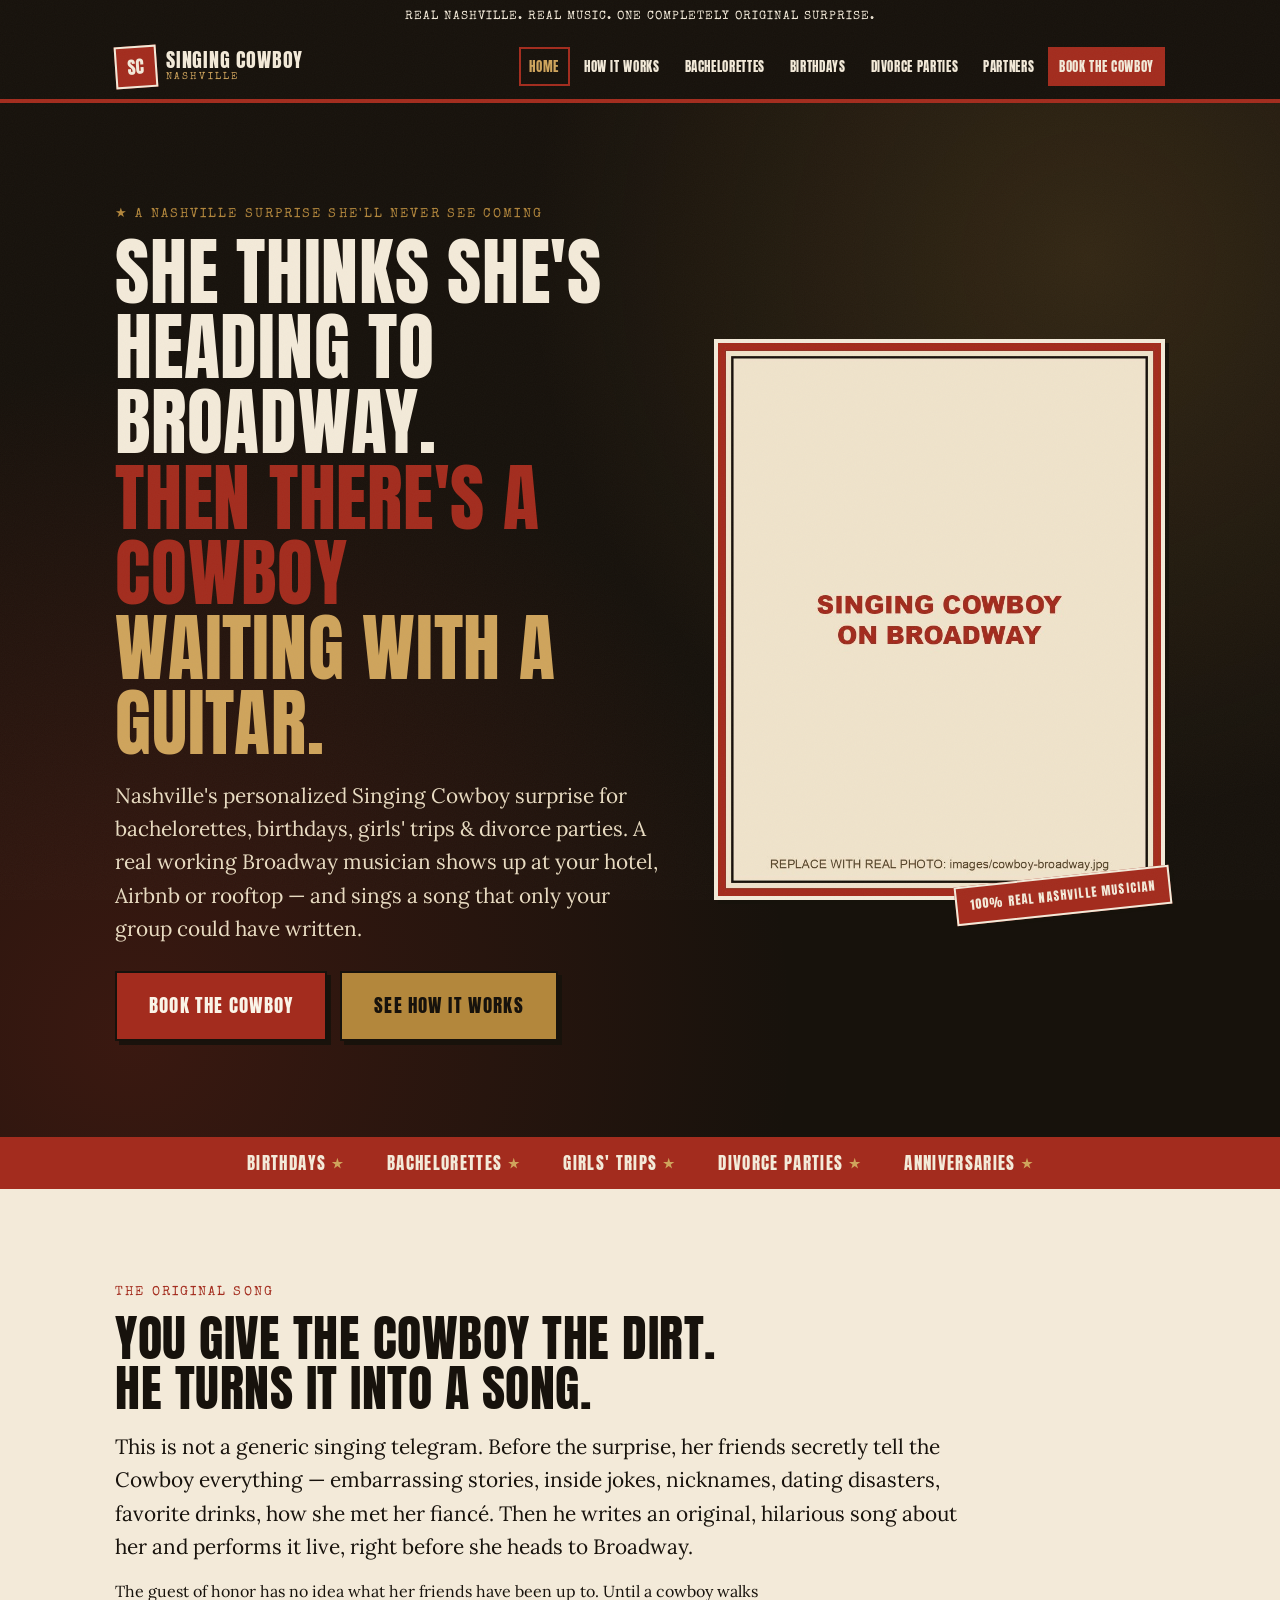
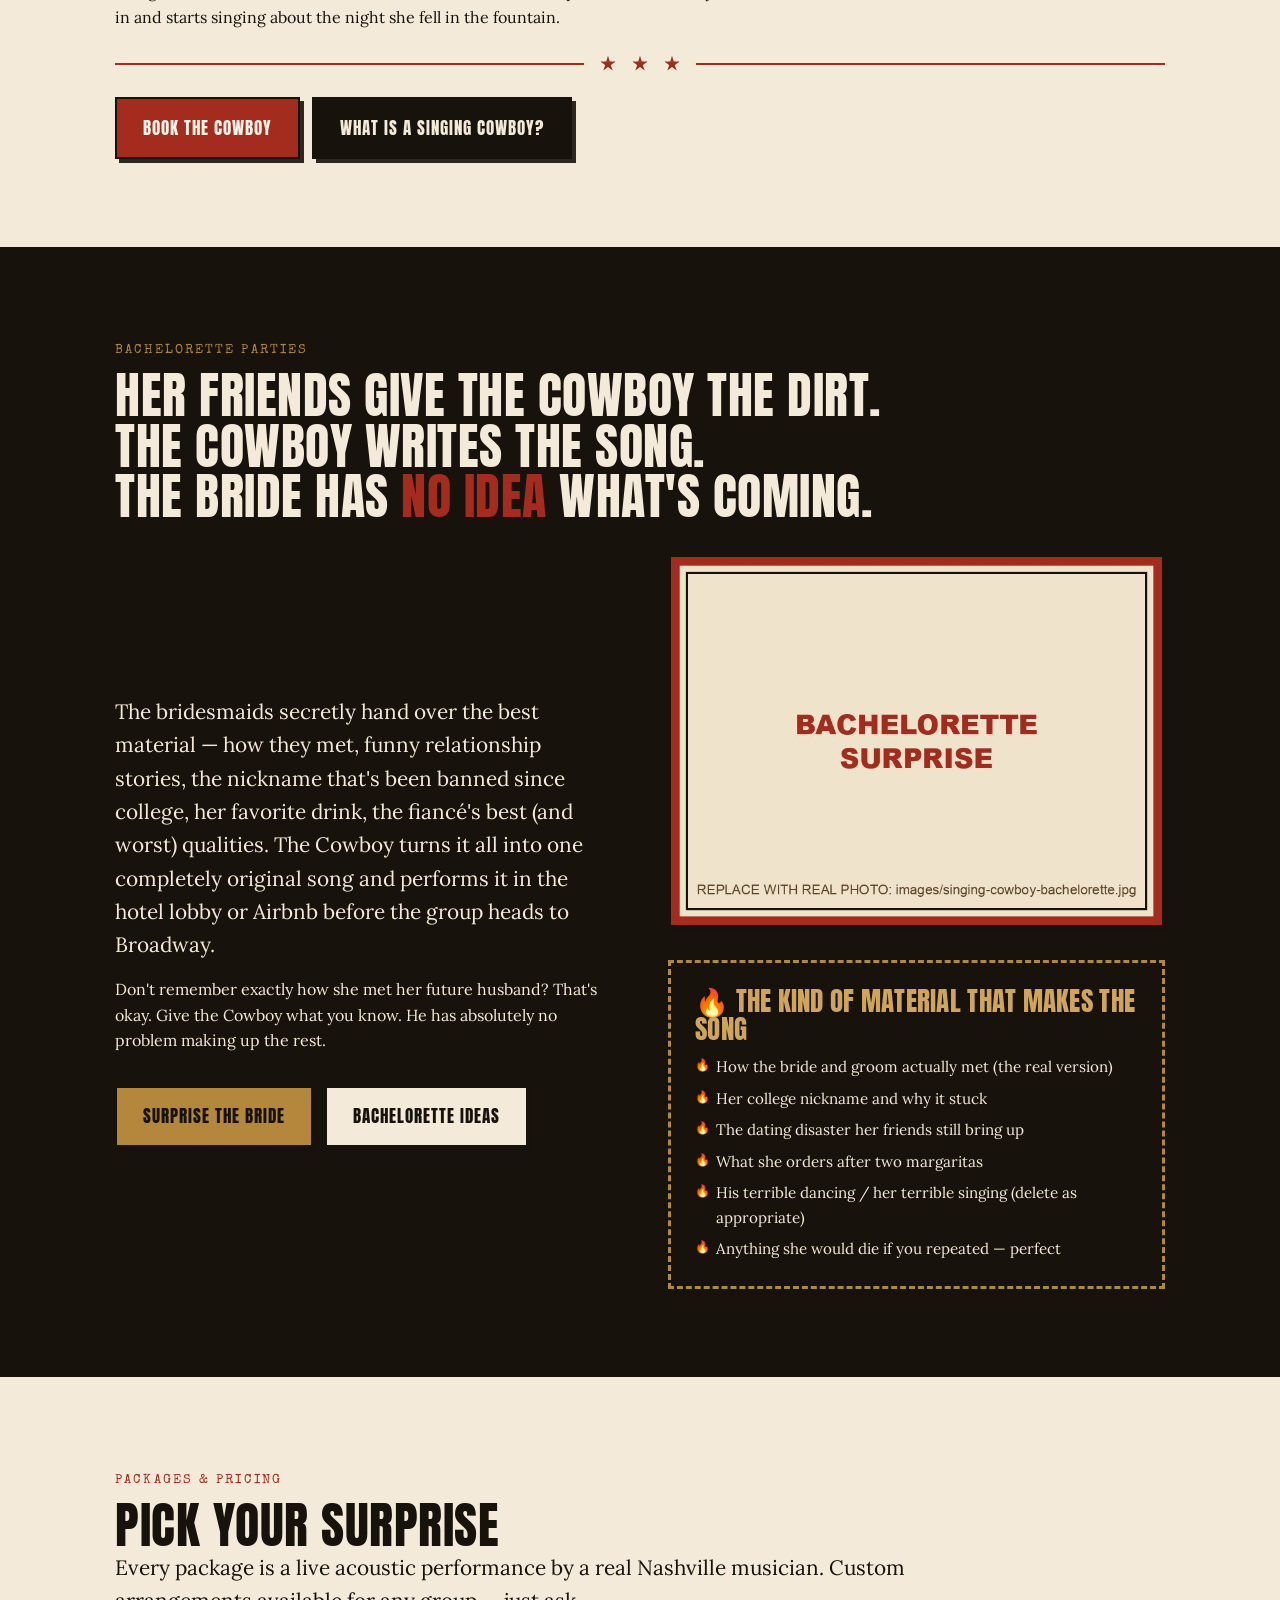
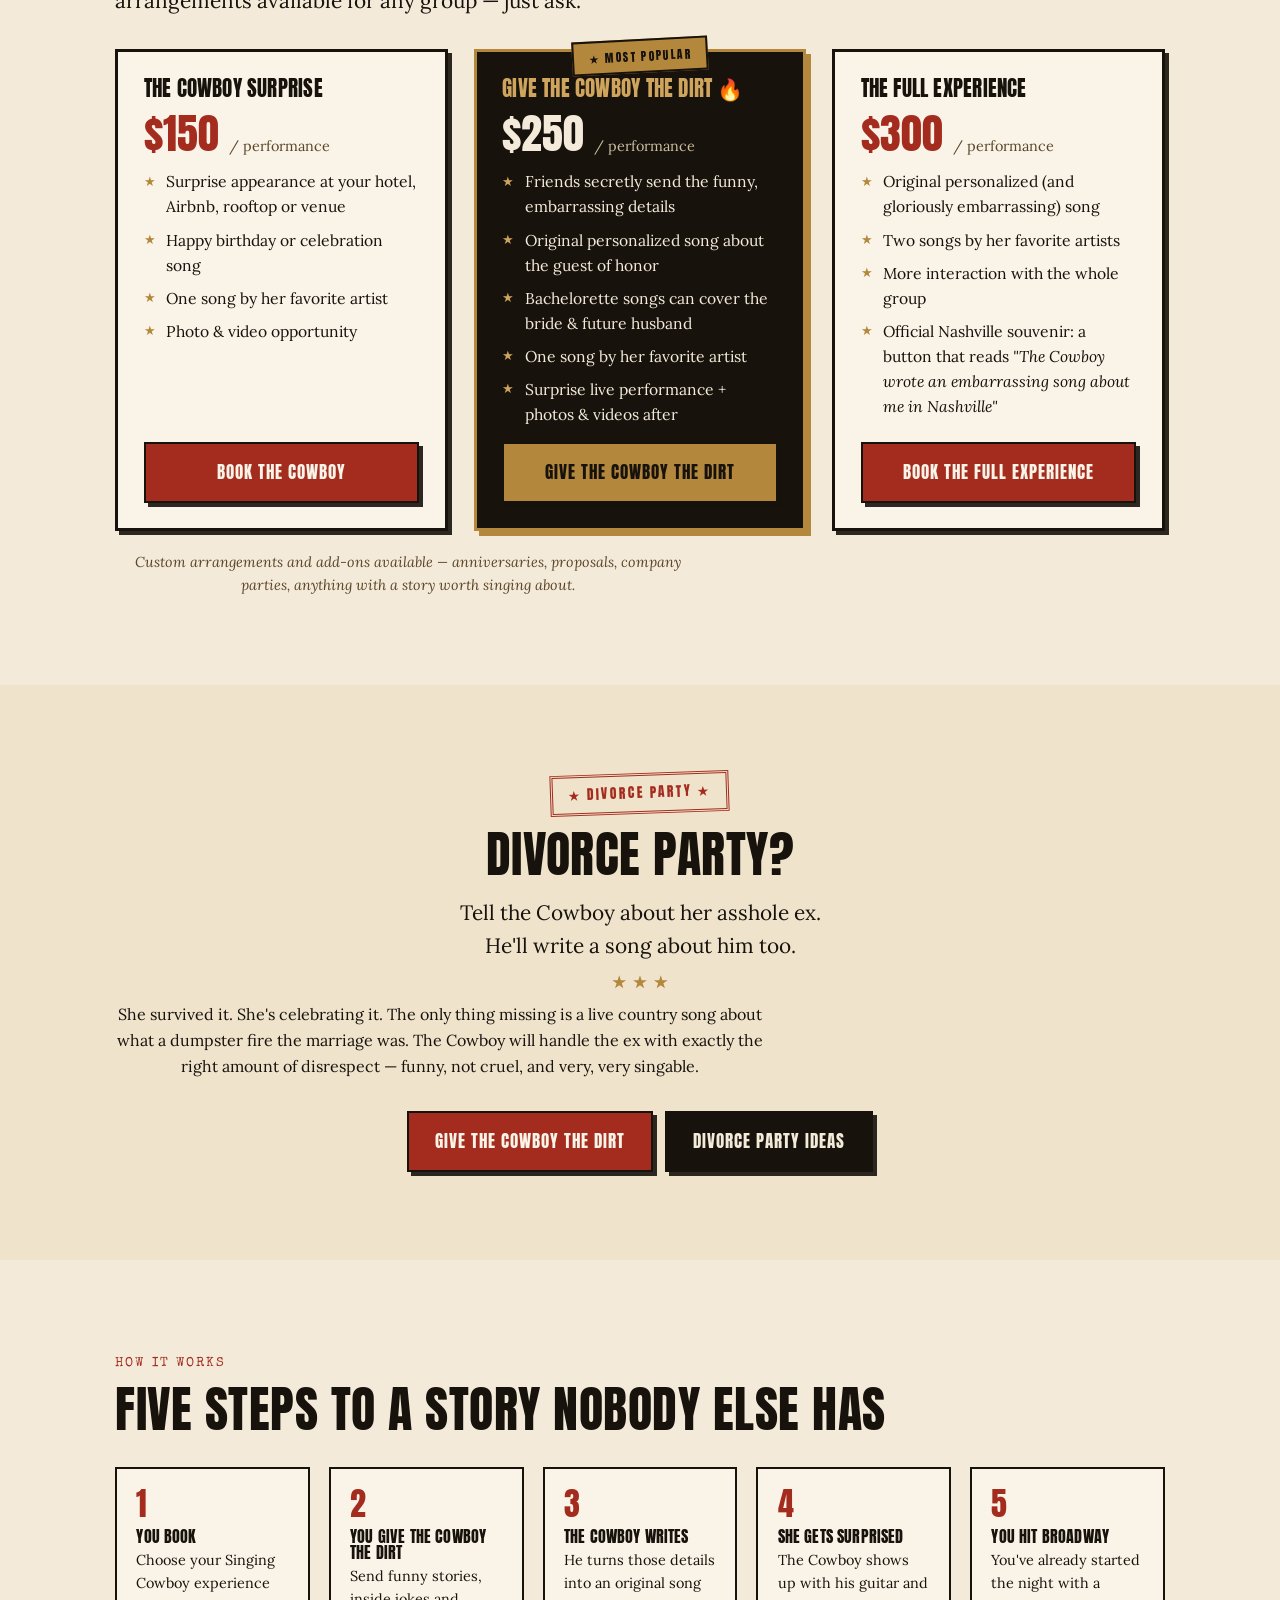
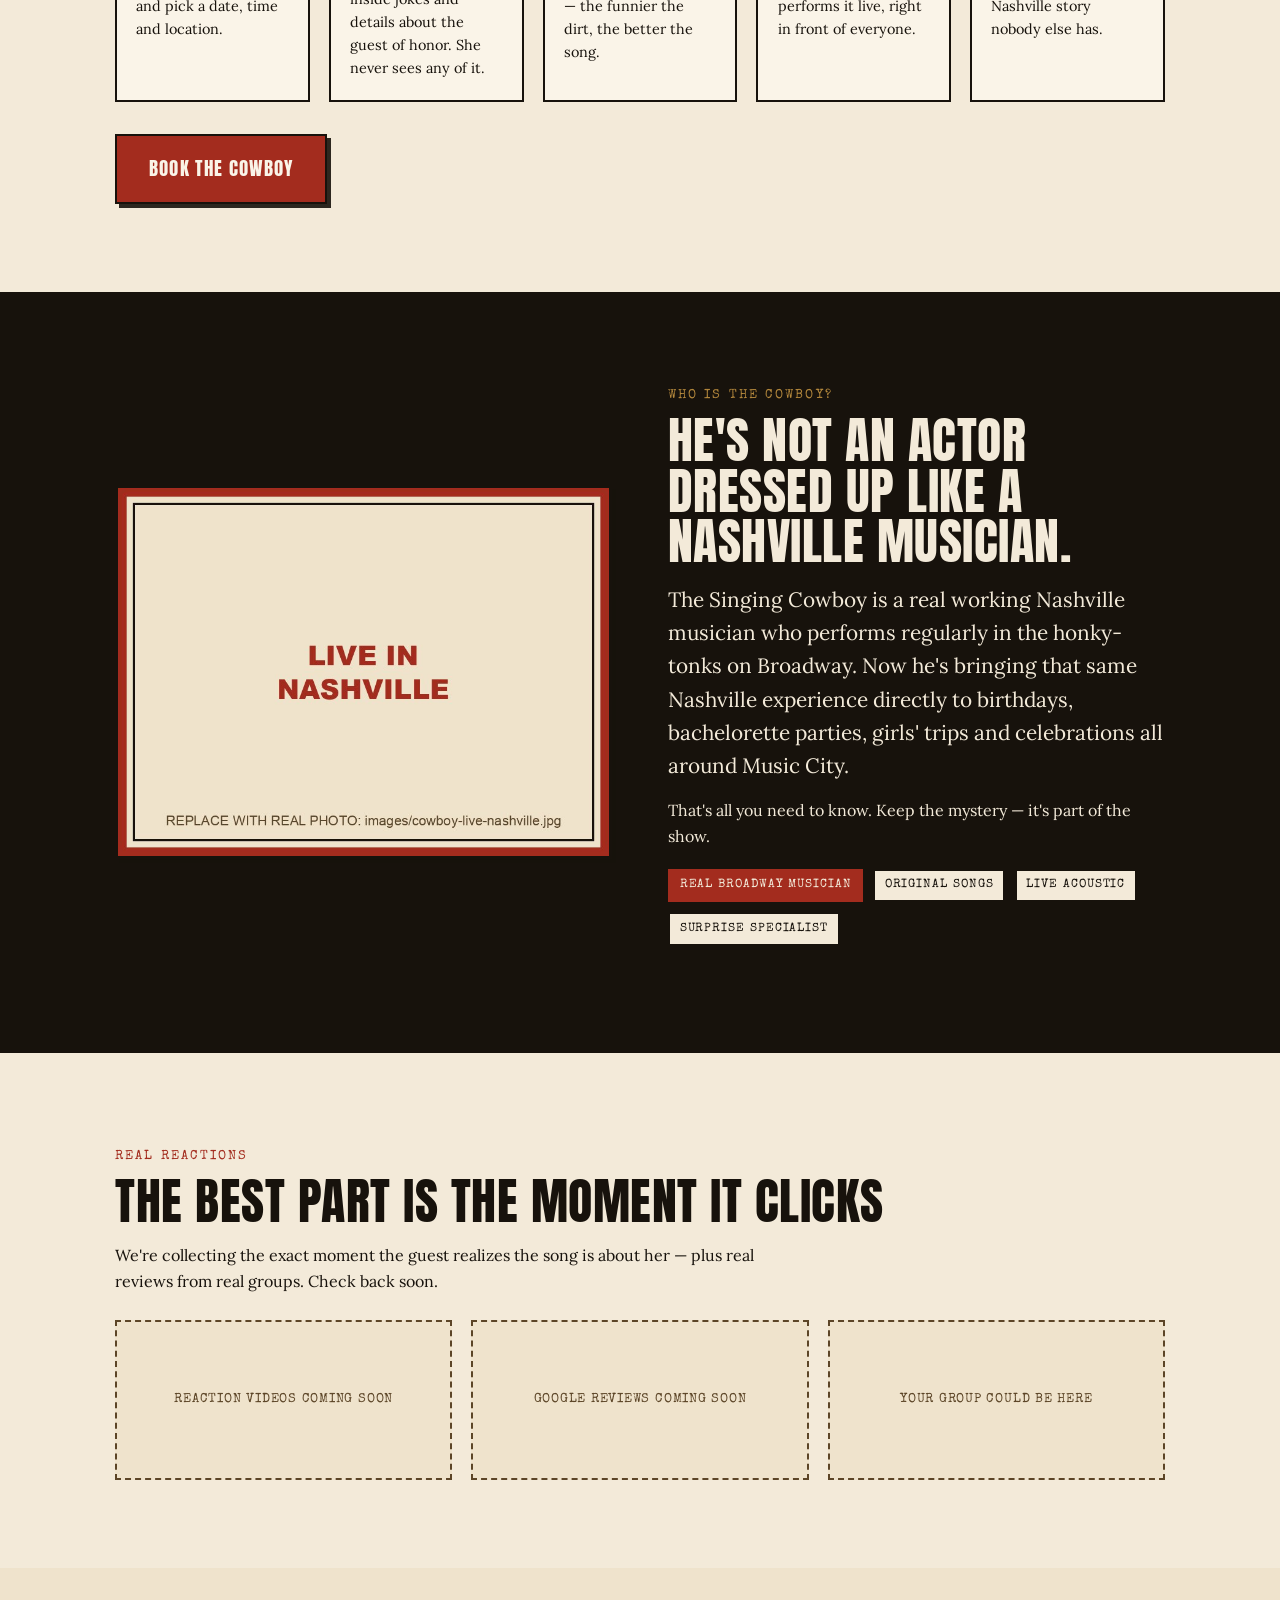
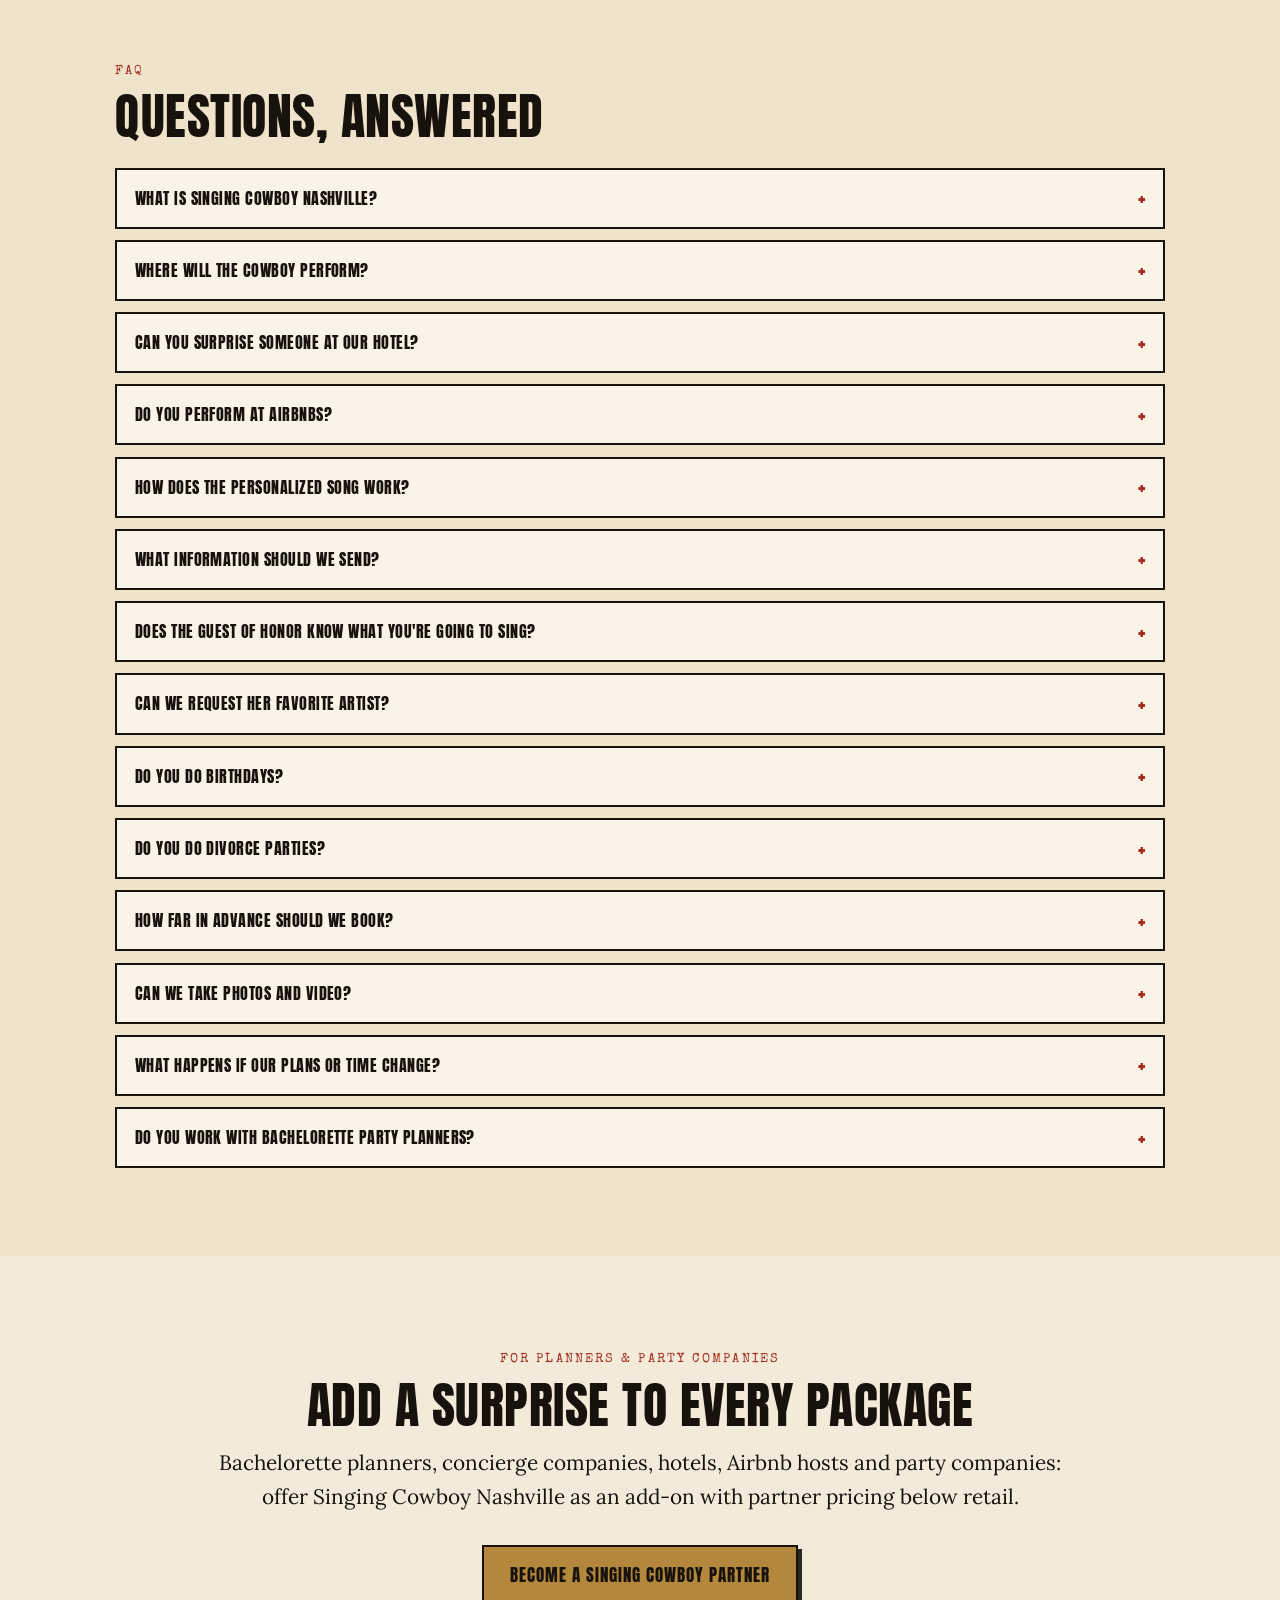
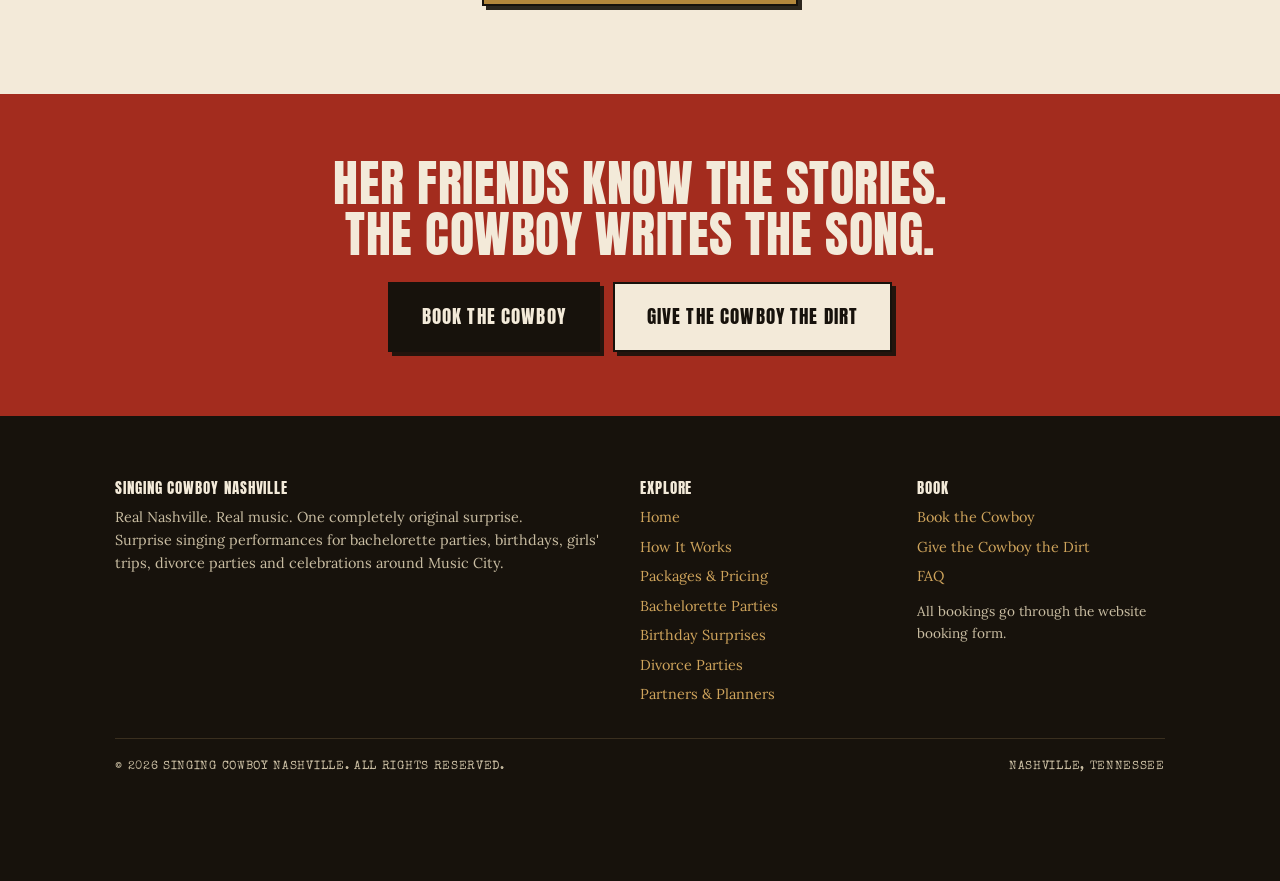
==== index.html @ 1a9560c1 "Singing Cowboy Nashville — initial site: homepage, SEO landing pages, booking flow, partners" ====
<!DOCTYPE html>
<html lang="en">
<head>
  <meta charset="UTF-8">
  <meta name="viewport" content="width=device-width, initial-scale=1.0">
  <title>Singing Cowboy Nashville | Surprise Singing Telegram for Bachelorettes, Birthdays & Parties</title>
  <meta name="description" content="A real Broadway musician shows up in a cowboy hat with a guitar and sings an original, hilarious song about the guest of honor — built from the secrets her friends tell him. The most unique bachelorette and birthday surprise in Nashville.">
  <link rel="canonical" href="https://nashvillesingingcowboy-glitch.github.io/singing-cowboy-nashville/">
  <meta property="og:type" content="website">
  <meta property="og:title" content="Singing Cowboy Nashville — A Nashville Surprise She'll Never See Coming">
  <meta property="og:description" content="You give the Cowboy the dirt. He turns it into a song. Original songs, real Nashville musician, surprise performances for bachelorettes, birthdays & divorce parties.">
  <meta property="og:url" content="https://nashvillesingingcowboy-glitch.github.io/singing-cowboy-nashville/">
  <meta property="og:image" content="https://nashvillesingingcowboy-glitch.github.io/singing-cowboy-nashville/images/cowboy-broadway.jpg">
  <meta name="twitter:card" content="summary_large_image">
  <link rel="icon" type="image/svg+xml" href="favicon.svg">
  <link rel="preconnect" href="https://fonts.googleapis.com">
  <link rel="preconnect" href="https://fonts.gstatic.com" crossorigin>
  <link href="https://fonts.googleapis.com/css2?family=Anton&family=Lora:ital,wght@0,400;0,600;1,400&family=Special+Elite&display=swap" rel="stylesheet">
  <link rel="stylesheet" href="css/styles.css">
  <script type="application/ld+json">
  {
    "@context": "https://schema.org",
    "@type": "EntertainmentBusiness",
    "name": "Singing Cowboy Nashville",
    "description": "Surprise singing telegram and personalized original song performances in Nashville for bachelorette parties, birthdays, girls' trips and divorce parties.",
    "url": "https://nashvillesingingcowboy-glitch.github.io/singing-cowboy-nashville/",
    "image": "https://nashvillesingingcowboy-glitch.github.io/singing-cowboy-nashville/images/cowboy-broadway.jpg",
    "priceRange": "$150 - $300",
    "address": {
      "@type": "PostalAddress",
      "addressLocality": "Nashville",
      "addressRegion": "TN",
      "addressCountry": "US"
    },
    "areaServed": "Nashville, Tennessee and surrounding areas",
    "makesOffer": [
      { "@type": "Offer", "name": "The Cowboy Surprise", "price": "150", "priceCurrency": "USD", "description": "Surprise appearance with a celebration song and one favorite song." },
      { "@type": "Offer", "name": "Give the Cowboy the Dirt", "price": "250", "priceCurrency": "USD", "description": "Original personalized song written from secrets the group provides, plus one favorite song." },
      { "@type": "Offer", "name": "The Full Experience", "price": "300", "priceCurrency": "USD", "description": "Original personalized song, two favorite songs, more interaction and a Nashville souvenir." }
    ]
  }
  </script>
</head>
<body>
  <a class="skip-link" href="#main">Skip to content</a>

  <!-- ======= TOP BAR ======= -->
  <div class="topbar">
    Real Nashville. Real music. One completely original surprise.
  </div>

  <!-- ======= HEADER ======= -->
  <header class="header">
    <div class="header-inner">
      <a class="brand" href="index.html">
        <span class="brand-mark">SC</span>
        <span class="brand-name">Singing Cowboy<br><span>Nashville</span></span>
      </a>
      <nav class="nav" id="nav" aria-label="Main">
        <a href="index.html" class="active">Home</a>
        <a href="index.html#how-it-works">How It Works</a>
        <a href="nashville-bachelorette-party.html">Bachelorettes</a>
        <a href="nashville-birthday-surprise.html">Birthdays</a>
        <a href="nashville-divorce-party.html">Divorce Parties</a>
        <a href="partners.html">Partners</a>
        <a href="book.html" class="nav-cta">Book the Cowboy</a>
      </nav>
      <button class="nav-toggle" aria-expanded="false" aria-controls="nav">Menu ☰</button>
    </div>
  </header>

  <main id="main">
    <!-- ======= HERO ======= -->
    <section class="hero">
      <div class="hero-inner">
        <div>
          <span class="section-label gold">★ A Nashville surprise she'll never see coming</span>
          <h1 class="display">She thinks she's heading to Broadway.<br>
            <span class="red-word">Then there's a cowboy</span><br>
            <span class="gold-word">waiting with a guitar.</span></h1>
          <p class="lead">Nashville's personalized Singing Cowboy surprise for bachelorettes, birthdays, girls' trips &amp; divorce parties. A real working Broadway musician shows up at your hotel, Airbnb or rooftop — and sings a song that only your group could have written.</p>
          <div class="btn-row">
            <a class="btn btn-lg" href="book.html">Book the Cowboy</a>
            <a class="btn btn-lg btn-gold" href="#how-it-works">See How It Works</a>
          </div>
        </div>
        <div class="hero-image">
          <img src="images/cowboy-broadway.jpg" alt="The Singing Cowboy in a cowboy hat holding an acoustic guitar on Broadway in Nashville" width="800" height="1000">
          <span class="hero-stamp">100% Real Nashville Musician</span>
        </div>
      </div>
    </section>

    <!-- ======= TAG STRIP ======= -->
    <div class="tag-strip" aria-hidden="true">
      <span>Birthdays <i class="star"></i></span>
      <span>Bachelorettes <i class="star"></i></span>
      <span>Girls' Trips <i class="star"></i></span>
      <span>Divorce Parties <i class="star"></i></span>
      <span>Anniversaries <i class="star"></i></span>
    </div>

    <!-- ======= THE ORIGINAL SONG CONCEPT ======= -->
    <section class="section" id="original-song">
      <div class="container">
        <span class="section-label">The Original Song</span>
        <h2>You give the Cowboy the dirt.<br>He turns it into a song.</h2>
        <p class="lead mt-1">This is not a generic singing telegram. Before the surprise, her friends secretly tell the Cowboy everything — embarrassing stories, inside jokes, nicknames, dating disasters, favorite drinks, how she met her fiancé. Then he writes an original, hilarious song about her and performs it live, right before she heads to Broadway.</p>
        <p class="mt-1">The guest of honor has no idea what her friends have been up to. Until a cowboy walks in and starts singing about the night she fell in the fountain.</p>
        <div class="star-divider"><span class="star"></span><span class="star"></span><span class="star"></span></div>
        <div class="btn-row">
          <a class="btn" href="book.html">Book the Cowboy</a>
          <a class="btn btn-black" href="nashville-singing-telegram.html">What Is a Singing Cowboy?</a>
        </div>
      </div>
    </section>

    <!-- ======= BACHELORETTE SECTION (BIG) ======= -->
    <section class="section section-dark" id="bachelorette">
      <div class="container">
        <span class="section-label gold">Bachelorette Parties</span>
        <h2>Her friends give the Cowboy the dirt.<br>
          <span class="gold-word">The Cowboy writes the song.</span><br>
          The bride has <span class="red-word" style="color:var(--red)">no idea</span> what's coming.</h2>
        <div class="split mt-2">
          <div>
            <p class="lead">The bridesmaids secretly hand over the best material — how they met, funny relationship stories, the nickname that's been banned since college, her favorite drink, the fiancé's best (and worst) qualities. The Cowboy turns it all into one completely original song and performs it in the hotel lobby or Airbnb before the group heads to Broadway.</p>
            <p class="mt-1">Don't remember exactly how she met her future husband? That's okay. Give the Cowboy what you know. He has absolutely no problem making up the rest.</p>
            <div class="btn-row mt-2">
              <a class="btn btn-gold" href="book.html">Surprise the Bride</a>
              <a class="btn btn-cream" href="nashville-bachelorette-party.html">Bachelorette Ideas</a>
            </div>
          </div>
          <div>
            <img src="images/singing-cowboy-bachelorette.jpg" alt="Singing Cowboy performing a surprise song for a bachelorette party group in Nashville" width="800" height="600" loading="lazy">
            <div class="dirt-box mt-2">
              <h3>🔥 The kind of material that makes the song</h3>
              <ul>
                <li>How the bride and groom actually met (the real version)</li>
                <li>Her college nickname and why it stuck</li>
                <li>The dating disaster her friends still bring up</li>
                <li>What she orders after two margaritas</li>
                <li>His terrible dancing / her terrible singing (delete as appropriate)</li>
                <li>Anything she would die if you repeated — perfect</li>
              </ul>
            </div>
          </div>
        </div>
      </div>
    </section>

    <!-- ======= PACKAGES ======= -->
    <section class="section" id="packages">
      <div class="container">
        <span class="section-label">Packages &amp; Pricing</span>
        <h2>Pick your surprise</h2>
        <p class="lead">Every package is a live acoustic performance by a real Nashville musician. Custom arrangements available for any group — just ask.</p>
        <div class="packages-grid">
          <article class="pkg">
            <h3>The Cowboy Surprise</h3>
            <div class="pkg-price">$150 <small>/ performance</small></div>
            <ul>
              <li>Surprise appearance at your hotel, Airbnb, rooftop or venue</li>
              <li>Happy birthday or celebration song</li>
              <li>One song by her favorite artist</li>
              <li>Photo &amp; video opportunity</li>
            </ul>
            <a class="btn" href="book.html">Book the Cowboy</a>
          </article>
          <article class="pkg pkg-popular">
            <span class="popular-tag">★ Most Popular</span>
            <h3>Give the Cowboy the Dirt 🔥</h3>
            <div class="pkg-price">$250 <small>/ performance</small></div>
            <ul>
              <li>Friends secretly send the funny, embarrassing details</li>
              <li>Original personalized song about the guest of honor</li>
              <li>Bachelorette songs can cover the bride &amp; future husband</li>
              <li>One song by her favorite artist</li>
              <li>Surprise live performance + photos &amp; videos after</li>
            </ul>
            <a class="btn btn-gold" href="book.html">Give the Cowboy the Dirt</a>
          </article>
          <article class="pkg">
            <h3>The Full Experience</h3>
            <div class="pkg-price">$300 <small>/ performance</small></div>
            <ul>
              <li>Original personalized (and gloriously embarrassing) song</li>
              <li>Two songs by her favorite artists</li>
              <li>More interaction with the whole group</li>
              <li>Official Nashville souvenir: a button that reads <em>"The Cowboy wrote an embarrassing song about me in Nashville"</em></li>
            </ul>
            <a class="btn" href="book.html">Book the Full Experience</a>
          </article>
        </div>
        <p class="pkg-note">Custom arrangements and add-ons available — anniversaries, proposals, company parties, anything with a story worth singing about.</p>
      </div>
    </section>

    <!-- ======= DIVORCE PARTY ======= -->
    <section class="section section-paper" id="divorce">
      <div class="container text-center">
        <span class="stamp">★ Divorce Party ★</span>
        <h2 class="mt-1">Divorce party?</h2>
        <p class="lead mt-1" style="margin-inline:auto;">Tell the Cowboy about her asshole ex.<br>He'll write a song about him too.</p>
        <div class="star-row" style="justify-content:center;">
          <span class="star"></span><span class="star"></span><span class="star"></span>
        </div>
        <p>She survived it. She's celebrating it. The only thing missing is a live country song about what a dumpster fire the marriage was. The Cowboy will handle the ex with exactly the right amount of disrespect — funny, not cruel, and very, very singable.</p>
        <div class="btn-row mt-2" style="justify-content:center;">
          <a class="btn" href="book.html">Give the Cowboy the Dirt</a>
          <a class="btn btn-black" href="nashville-divorce-party.html">Divorce Party Ideas</a>
        </div>
      </div>
    </section>

    <!-- ======= HOW IT WORKS ======= -->
    <section class="section" id="how-it-works">
      <div class="container">
        <span class="section-label">How It Works</span>
        <h2>Five steps to a story nobody else has</h2>
        <div class="steps">
          <div class="step">
            <div class="step-num">1</div>
            <h3>You book</h3>
            <p>Choose your Singing Cowboy experience and pick a date, time and location.</p>
          </div>
          <div class="step">
            <div class="step-num">2</div>
            <h3>You give the Cowboy the dirt</h3>
            <p>Send funny stories, inside jokes and details about the guest of honor. She never sees any of it.</p>
          </div>
          <div class="step">
            <div class="step-num">3</div>
            <h3>The Cowboy writes</h3>
            <p>He turns those details into an original song — the funnier the dirt, the better the song.</p>
          </div>
          <div class="step">
            <div class="step-num">4</div>
            <h3>She gets surprised</h3>
            <p>The Cowboy shows up with his guitar and performs it live, right in front of everyone.</p>
          </div>
          <div class="step">
            <div class="step-num">5</div>
            <h3>You hit Broadway</h3>
            <p>You've already started the night with a Nashville story nobody else has.</p>
          </div>
        </div>
        <div class="btn-row mt-2">
          <a class="btn btn-lg" href="book.html">Book the Cowboy</a>
        </div>
      </div>
    </section>

    <!-- ======= WHO IS THE COWBOY ======= -->
    <section class="section section-dark" id="who-is-the-cowboy">
      <div class="container">
        <div class="split">
          <div>
            <img src="images/cowboy-live-nashville.jpg" alt="The Singing Cowboy performing live with an acoustic guitar in a Nashville honky-tonk" width="800" height="600" loading="lazy">
          </div>
          <div>
            <span class="section-label gold">Who Is the Cowboy?</span>
            <h2>He's not an actor dressed up like a Nashville musician.</h2>
            <p class="mt-1 lead">The Singing Cowboy is a real working Nashville musician who performs regularly in the honky-tonks on Broadway. Now he's bringing that same Nashville experience directly to birthdays, bachelorette parties, girls' trips and celebrations all around Music City.</p>
            <p class="mt-1">That's all you need to know. Keep the mystery — it's part of the show.</p>
            <div class="cred-badges">
              <span class="cred cred-red">Real Broadway Musician</span>
              <span class="cred">Original Songs</span>
              <span class="cred">Live Acoustic</span>
              <span class="cred">Surprise Specialist</span>
            </div>
          </div>
        </div>
      </div>
    </section>

    <!-- ======= SOCIAL PROOF PLACEHOLDERS ======= -->
    <section class="section" id="proof">
      <div class="container">
        <span class="section-label">Real Reactions</span>
        <h2>The best part is the moment it clicks</h2>
        <p class="mt-1">We're collecting the exact moment the guest realizes the song is about her — plus real reviews from real groups. Check back soon.</p>
        <div class="proof-grid">
          <div class="proof-card"><span>Reaction videos coming soon</span></div>
          <div class="proof-card"><span>Google reviews coming soon</span></div>
          <div class="proof-card"><span>Your group could be here</span></div>
        </div>
      </div>
    </section>

    <!-- ======= FAQ ======= -->
    <section class="section section-paper" id="faq">
      <div class="container">
        <span class="section-label">FAQ</span>
        <h2>Questions, answered</h2>
        <div class="faq">
          <details>
            <summary>What is Singing Cowboy Nashville?</summary>
            <div class="faq-a">A surprise entertainment experience: a real Nashville musician shows up in a cowboy hat with an acoustic guitar and performs live for your group — including original personalized songs written from stories her friends secretly provide.</div>
          </details>
          <details>
            <summary>Where will the Cowboy perform?</summary>
            <div class="faq-a">Hotels, Airbnbs, rooftops, private venues, backyards, rooftops — anywhere in the Nashville area where a surprise performance works. We'll coordinate the exact spot when you book.</div>
          </details>
          <details>
            <summary>Can you surprise someone at our hotel?</summary>
            <div class="faq-a">Yes — hotel lobbies, suites and common areas are some of our most popular surprise locations. We'll work with your group to time the entrance perfectly.</div>
          </details>
          <details>
            <summary>Do you perform at Airbnbs?</summary>
            <div class="faq-a">Absolutely. Airbnb and vacation rental surprises are a specialty — the group is getting ready, the Cowboy shows up, the room goes quiet, the song starts.</div>
          </details>
          <details>
            <summary>How does the personalized song work?</summary>
            <div class="faq-a">Friends secretly send stories, jokes and details about the guest of honor. The Cowboy writes an original song using that material and performs it live. She'll recognize herself in every verse — and the group will never let her forget it.</div>
          </details>
          <details>
            <summary>What information should we send?</summary>
            <div class="faq-a">Anything fun: how they met, inside jokes, nicknames, embarrassing stories, dating disasters, favorite drinks, weird habits, exes worth mentioning — and anything the Cowboy absolutely should NOT mention. The juicier, the better the song.</div>
          </details>
          <details>
            <summary>Does the guest of honor know what you're going to sing?</summary>
            <div class="faq-a">No. That's the whole point. The dirt is submitted privately by the group and the guest of honor never sees any of it.</div>
          </details>
          <details>
            <summary>Can we request her favorite artist?</summary>
            <div class="faq-a">Yes — every package includes at least one song by her favorite artist, performed live on acoustic guitar, right after (or instead of) the original.</div>
          </details>
          <details>
            <summary>Do you do birthdays?</summary>
            <div class="faq-a">Birthdays are one of the most popular bookings. Milestone birthdays, surprise party openers, "she thinks we're just pregaming" — all of it.</div>
          </details>
          <details>
            <summary>Do you do divorce parties?</summary>
            <div class="faq-a">Tell the Cowboy about her ex. He'll write a song about him too. Divorce party songs are funny, cathartic and surprisingly popular.</div>
          </details>
          <details>
            <summary>How far in advance should we book?</summary>
            <div class="faq-a">The more notice, the better — 2–3 weeks is ideal so the song gets proper time. Last-minute requests are sometimes possible, so check availability.</div>
          </details>
          <details>
            <summary>Can we take photos and video?</summary>
            <div class="faq-a">Yes — and we encourage it. The reveal moment is the one you'll want on video. The Cowboy will pause for photos and hang around after the set.</div>
          </details>
          <details>
            <summary>What happens if our plans or time change?</summary>
            <div class="faq-a">We get it — groups run late in Nashville. Let us know as soon as possible and we'll do everything we can to adjust the surprise time.</div>
          </details>
          <details>
            <summary>Do you work with bachelorette party planners?</summary>
            <div class="faq-a">Yes — planners, concierge companies, hotels and party companies can offer Singing Cowboy Nashville as an add-on. See our partner page for wholesale and referral options.</div>
          </details>
        </div>
      </div>
    </section>

    <!-- ======= PARTNERS TEASER ======= -->
    <section class="section" id="partners-teaser">
      <div class="container text-center">
        <span class="section-label">For Planners &amp; Party Companies</span>
        <h2>Add a surprise to every package</h2>
        <p class="lead mt-1" style="margin-inline:auto;">Bachelorette planners, concierge companies, hotels, Airbnb hosts and party companies: offer Singing Cowboy Nashville as an add-on with partner pricing below retail.</p>
        <div class="btn-row mt-2" style="justify-content:center;">
          <a class="btn btn-gold" href="partners.html">Become a Singing Cowboy Partner</a>
        </div>
      </div>
    </section>

    <!-- ======= FINAL CTA ======= -->
    <section class="banner">
      <h2>Her friends know the stories.<br>The Cowboy writes the song.</h2>
      <div class="btn-row">
        <a class="btn btn-lg btn-black" href="book.html">Book the Cowboy</a>
        <a class="btn btn-lg btn-cream" href="book.html#dirt-later">Give the Cowboy the Dirt</a>
      </div>
    </section>
  </main>

  <!-- ======= FOOTER ======= -->
  <footer class="footer">
    <div class="container">
      <div class="footer-grid">
        <div>
          <h4>Singing Cowboy Nashville</h4>
          <p>Real Nashville. Real music. One completely original surprise.<br>Surprise singing performances for bachelorette parties, birthdays, girls' trips, divorce parties and celebrations around Music City.</p>
        </div>
        <div>
          <h4>Explore</h4>
          <ul>
            <li><a href="index.html">Home</a></li>
            <li><a href="index.html#how-it-works">How It Works</a></li>
            <li><a href="index.html#packages">Packages &amp; Pricing</a></li>
            <li><a href="nashville-bachelorette-party.html">Bachelorette Parties</a></li>
            <li><a href="nashville-birthday-surprise.html">Birthday Surprises</a></li>
            <li><a href="nashville-divorce-party.html">Divorce Parties</a></li>
            <li><a href="partners.html">Partners &amp; Planners</a></li>
          </ul>
        </div>
        <div>
          <h4>Book</h4>
          <ul>
            <li><a href="book.html">Book the Cowboy</a></li>
            <li><a href="book.html#dirt-later">Give the Cowboy the Dirt</a></li>
            <li><a href="index.html#faq">FAQ</a></li>
          </ul>
          <p class="small" style="margin-top:0.8rem;">All bookings go through the website booking form.</p>
        </div>
      </div>
      <div class="footer-bottom">
        <span>© <span data-year>2026</span> Singing Cowboy Nashville. All rights reserved.</span>
        <span>Nashville, Tennessee</span>
      </div>
    </div>
  </footer>

  <!-- ======= MOBILE STICKY CTA ======= -->
  <div class="mobile-cta">
    <a class="m-cta-book" href="book.html">Book the Cowboy</a>
    <a class="m-cta-call" href="book.html#dirt-later">Give the Dirt</a>
  </div>

  <script src="js/main.js"></script>
</body>
</html>
---- css/styles.css ----
/* ============================================================
   SINGING COWBOY NASHVILLE
   Honky-tonk + vintage Hatch Show Print + modern premium
   Mobile-first. No frameworks. No fake anything.
   ============================================================ */

:root {
  /* palette */
  --ink: #17120c;
  --ink-soft: #2b2318;
  --cream: #f3ead9;
  --cream-bright: #faf4e8;
  --paper: #efe3cc;
  --red: #a32c1e;
  --red-deep: #7d1f14;
  --gold: #b3873c;
  --gold-soft: #cfa45c;
  --brown: #5c4527;
  --white: #fffdf8;

  /* type */
  --font-display: "Anton", "Arial Black", Impact, sans-serif;
  --font-body: "Lora", Georgia, "Times New Roman", serif;
  --font-label: "Special Elite", "Courier New", monospace;

  /* layout */
  --gutter: clamp(1.1rem, 4vw, 2.2rem);
  --maxw: 1120px;
  --radius: 0px;

  /* effects */
  --shadow-poster: 4px 4px 0 rgba(23, 18, 12, 0.9);
  --border-ink: 3px solid var(--ink);
  --border-ink-2: 2px solid var(--ink);
}

/* ---------- reset ---------- */
*, *::before, *::after { box-sizing: border-box; margin: 0; padding: 0; }
html { -webkit-text-size-adjust: 100%; scroll-behavior: smooth; }
body {
  font-family: var(--font-body);
  background: var(--cream);
  color: var(--ink);
  line-height: 1.6;
  overflow-x: hidden;
}
img { max-width: 100%; height: auto; display: block; }
a { color: inherit; }
ul, ol { list-style: none; }
button { font: inherit; cursor: pointer; background: none; border: none; }
input, select, textarea { font: inherit; color: inherit; }

/* ---------- grain overlay (subtle, on body) ---------- */
body::before {
  content: "";
  position: fixed;
  inset: 0;
  z-index: 9999;
  pointer-events: none;
  opacity: 0.05;
  background-image: url("data:image/svg+xml,%3Csvg xmlns='http://www.w3.org/2000/svg' width='140' height='140'%3E%3Cfilter id='n'%3E%3CfeTurbulence type='fractalNoise' baseFrequency='0.9' numOctaves='2'/%3E%3C/filter%3E%3Crect width='140' height='140' filter='url(%23n)' opacity='0.6'/%3E%3C/svg%3E");
}

/* ---------- typography ---------- */
h1, h2, h3, h4 {
  font-family: var(--font-display);
  font-weight: 400;
  text-transform: uppercase;
  line-height: 1.02;
  letter-spacing: 0.01em;
}
.display {
  font-size: clamp(2.4rem, 9vw, 4.6rem);
}
h2 { font-size: clamp(1.9rem, 6vw, 3.1rem); }
h3 { font-size: clamp(1.25rem, 3.5vw, 1.7rem); }
.section-label {
  font-family: var(--font-label);
  font-size: 0.82rem;
  letter-spacing: 0.16em;
  text-transform: uppercase;
  color: var(--red);
  margin-bottom: 0.6rem;
  display: inline-block;
}
.section-label.gold { color: var(--gold); }
p { max-width: 65ch; }
.lead { font-size: clamp(1.05rem, 2.6vw, 1.3rem); }

/* ---------- layout ---------- */
.container { max-width: var(--maxw); margin: 0 auto; padding: 0 var(--gutter); }
.section { padding: clamp(3rem, 9vw, 5.5rem) 0; }
.section-dark {
  background: var(--ink);
  color: var(--cream);
}
.section-dark h2 { color: var(--cream); }
.section-paper { background: var(--paper); }
.section-red {
  background: var(--red);
  color: var(--cream);
}
.section-red h2, .section-red .lead { color: var(--cream); }
.section-red .section-label { color: var(--gold-soft); }

/* ---------- buttons ---------- */
.btn {
  display: inline-flex;
  align-items: center;
  justify-content: center;
  gap: 0.5rem;
  font-family: var(--font-display);
  text-transform: uppercase;
  letter-spacing: 0.06em;
  font-size: 1.05rem;
  padding: 0.95rem 1.6rem;
  border: var(--border-ink-2);
  box-shadow: var(--shadow-poster);
  text-decoration: none;
  transition: transform 0.12s ease, box-shadow 0.12s ease, background 0.12s ease;
  color: var(--cream-bright);
  background: var(--red);
  text-align: center;
}
.btn:hover { transform: translate(2px, 2px); box-shadow: 2px 2px 0 rgba(23,18,12,0.9); }
.btn:active { transform: translate(4px, 4px); box-shadow: none; }
.btn-gold { background: var(--gold); color: var(--ink); }
.btn-black { background: var(--ink); color: var(--cream); }
.btn-cream { background: var(--cream); color: var(--ink); }
.btn-sm { font-size: 0.85rem; padding: 0.65rem 1.1rem; }
.btn-lg { font-size: 1.2rem; padding: 1.1rem 2rem; }
.btn-row { display: flex; flex-wrap: wrap; gap: 0.8rem; align-items: center; }

/* ---------- stars / hatches (decorative) ---------- */
.star {
  display: inline-block;
  width: 1em;
  height: 1em;
  background: currentColor;
  clip-path: polygon(50% 0%, 61% 35%, 98% 35%, 68% 57%, 79% 91%, 50% 70%, 21% 91%, 32% 57%, 2% 35%, 39% 35%);
}
.star-row { display: flex; gap: 0.4rem; color: var(--gold); margin: 0.8rem 0; }
.star-row .star { width: 0.9em; height: 0.9em; }

/* ---------- top bar ---------- */
.topbar {
  background: var(--ink);
  color: var(--cream);
  font-family: var(--font-label);
  font-size: 0.78rem;
  letter-spacing: 0.08em;
  text-transform: uppercase;
  padding: 0.45rem 0;
  text-align: center;
}
.topbar a { color: var(--gold-soft); text-decoration: none; }

/* ---------- header / nav ---------- */
.header {
  background: var(--ink);
  color: var(--cream);
  border-bottom: 4px solid var(--red);
  position: sticky;
  top: 0;
  z-index: 100;
}
.header-inner {
  max-width: var(--maxw);
  margin: 0 auto;
  padding: 0.7rem var(--gutter);
  display: flex;
  align-items: center;
  justify-content: space-between;
  gap: 1rem;
}
.brand { display: flex; align-items: center; gap: 0.55rem; text-decoration: none; }
.brand-mark {
  width: 42px; height: 42px;
  display: grid; place-items: center;
  background: var(--red);
  color: var(--cream);
  border: 2px solid var(--cream);
  font-family: var(--font-display);
  font-size: 1.1rem;
  transform: rotate(-4deg);
}
.brand-name {
  font-family: var(--font-display);
  text-transform: uppercase;
  font-size: clamp(0.95rem, 3.4vw, 1.25rem);
  letter-spacing: 0.04em;
  line-height: 1;
  color: var(--cream);
}
.brand-name span { display: block; font-family: var(--font-label); font-size: 0.6rem; letter-spacing: 0.22em; color: var(--gold-soft); margin-top: 0.2rem; }
.nav { display: none; gap: 0.2rem; }
.nav a {
  font-family: var(--font-display);
  text-transform: uppercase;
  letter-spacing: 0.05em;
  font-size: 0.82rem;
  color: var(--cream);
  text-decoration: none;
  padding: 0.45rem 0.55rem;
  border: 2px solid transparent;
}
.nav a:hover, .nav a.active { border-color: var(--red); color: var(--gold-soft); }
.nav-cta { background: var(--red); border-color: var(--red) !important; color: var(--cream) !important; }
.nav-toggle {
  display: block;
  color: var(--cream);
  font-family: var(--font-display);
  text-transform: uppercase;
  font-size: 0.9rem;
  padding: 0.5rem 0.75rem;
  border: 2px solid var(--cream);
}
@media (min-width: 900px) {
  .nav { display: flex; }
  .nav-toggle { display: none; }
}
.nav.open { display: flex; flex-direction: column; padding: 0.8rem var(--gutter) 1rem; background: var(--ink); border-top: 2px solid var(--red); }
.nav.open a { padding: 0.6rem 0; font-size: 0.95rem; border: none; border-bottom: 1px solid #3a2f1f; }

/* ---------- hero ---------- */
.hero {
  background: var(--ink);
  color: var(--cream);
  position: relative;
  overflow: hidden;
}
.hero::after {
  content: "";
  position: absolute;
  inset: 0;
  background:
    radial-gradient(circle at 85% 15%, rgba(179,135,60,0.18), transparent 40%),
    radial-gradient(circle at 10% 90%, rgba(163,44,30,0.25), transparent 45%);
  pointer-events: none;
}
.hero-inner {
  position: relative;
  z-index: 1;
  max-width: var(--maxw);
  margin: 0 auto;
  padding: clamp(3.2rem, 10vw, 6rem) var(--gutter);
  display: grid;
  gap: 2rem;
}
@media (min-width: 900px) {
  .hero-inner { grid-template-columns: 1.1fr 0.9fr; align-items: center; gap: 3rem; }
}
.hero h1 { color: var(--cream); }
.hero h1 .red-word { color: var(--red); }
.hero h1 .gold-word { color: var(--gold-soft); }
.hero .lead { margin-top: 1.2rem; color: #e9dcc2; }
.hero .btn-row { margin-top: 1.6rem; }
.hero-image { position: relative; }
.hero-image img { border: 4px solid var(--cream); box-shadow: var(--shadow-poster); width: 100%; }
.hero-stamp {
  position: absolute;
  bottom: -0.9rem;
  right: -0.4rem;
  background: var(--red);
  color: var(--cream);
  font-family: var(--font-display);
  text-transform: uppercase;
  font-size: 0.75rem;
  letter-spacing: 0.1em;
  padding: 0.5rem 0.8rem;
  border: 2px solid var(--cream);
  transform: rotate(-6deg);
  box-shadow: var(--shadow-poster);
}

/* tag strip */
.tag-strip {
  background: var(--red);
  color: var(--cream);
  font-family: var(--font-display);
  text-transform: uppercase;
  letter-spacing: 0.08em;
  font-size: clamp(0.8rem, 2.6vw, 1.05rem);
  padding: 0.8rem 0;
  text-align: center;
  overflow: hidden;
  white-space: nowrap;
}
.tag-strip span { display: inline-block; padding: 0 1.2rem; }
.tag-strip .star { width: 0.7em; height: 0.7em; color: var(--gold-soft); }

/* ---------- package cards ---------- */
.packages-grid { display: grid; gap: 1.6rem; margin-top: 2rem; }
@media (min-width: 760px) { .packages-grid { grid-template-columns: repeat(3, 1fr); } }
.pkg {
  background: var(--cream-bright);
  border: var(--border-ink);
  box-shadow: var(--shadow-poster);
  padding: 1.6rem;
  display: flex;
  flex-direction: column;
  gap: 0.9rem;
  position: relative;
}
.pkg-price {
  font-family: var(--font-display);
  font-size: 2.6rem;
  color: var(--red);
  line-height: 1;
}
.pkg-price small { font-family: var(--font-body); font-size: 0.9rem; color: var(--brown); text-transform: none; letter-spacing: 0; }
.pkg h3 { font-size: 1.3rem; }
.pkg ul { display: grid; gap: 0.5rem; }
.pkg li { padding-left: 1.4rem; position: relative; font-size: 0.98rem; }
.pkg li::before { content: "★"; position: absolute; left: 0; color: var(--gold); font-size: 0.8rem; top: 0.15rem; }
.pkg .btn { margin-top: auto; }
.pkg-popular {
  background: var(--ink);
  color: var(--cream);
  border-color: var(--gold);
  box-shadow: 5px 5px 0 var(--gold);
}
.pkg-popular h3 { color: var(--gold-soft); }
.pkg-popular .pkg-price { color: var(--cream); }
.pkg-popular .pkg-price small { color: #cbbf9e; }
.pkg-popular li::before { color: var(--gold-soft); }
.popular-tag {
  position: absolute;
  top: -0.85rem;
  left: 50%;
  transform: translateX(-50%) rotate(-3deg);
  background: var(--gold);
  color: var(--ink);
  font-family: var(--font-display);
  text-transform: uppercase;
  font-size: 0.72rem;
  letter-spacing: 0.12em;
  padding: 0.35rem 0.9rem;
  border: 2px solid var(--ink);
  white-space: nowrap;
}
.pkg-note { font-size: 0.9rem; color: var(--brown); font-style: italic; margin-top: 1.2rem; text-align: center; }

/* ---------- big quote / divider ---------- */
.bigline {
  font-family: var(--font-display);
  text-transform: uppercase;
  font-size: clamp(1.5rem, 5vw, 2.6rem);
  line-height: 1.1;
  color: var(--ink);
}
.bigline .gold-word { color: var(--gold); }
.bigline .red-word { color: var(--red); }

/* ---------- two-col split ---------- */
.split { display: grid; gap: 2rem; align-items: center; }
@media (min-width: 860px) { .split { grid-template-columns: 1fr 1fr; gap: 3.5rem; } }
.split img { border: var(--border-ink); box-shadow: var(--shadow-poster); }

/* ---------- how it works ---------- */
.steps { display: grid; gap: 1.2rem; margin-top: 2rem; counter-reset: step; }
@media (min-width: 700px) { .steps { grid-template-columns: repeat(2, 1fr); } }
@media (min-width: 1000px) { .steps { grid-template-columns: repeat(5, 1fr); } }
.step {
  background: var(--cream-bright);
  border: var(--border-ink-2);
  padding: 1.2rem;
  position: relative;
}
.step-num {
  font-family: var(--font-display);
  font-size: 2rem;
  color: var(--red);
  line-height: 1;
}
.step h3 { font-size: 1rem; margin: 0.5rem 0 0.3rem; }
.step p { font-size: 0.9rem; }

/* ---------- stamps / badges ---------- */
.stamp {
  display: inline-block;
  font-family: var(--font-display);
  text-transform: uppercase;
  letter-spacing: 0.14em;
  font-size: 0.85rem;
  color: var(--red);
  border: 3px double var(--red);
  padding: 0.4rem 0.9rem;
  transform: rotate(-2deg);
}
.stamp-gold { color: var(--gold); border-color: var(--gold); }
.stamp-cream { color: var(--cream); border-color: var(--cream); }

/* ---------- dirt / secret panel ---------- */
.dirt-box {
  background: var(--ink);
  color: var(--cream);
  border: 3px dashed var(--gold);
  padding: 1.5rem;
  position: relative;
}
.dirt-box h3 { color: var(--gold-soft); }
.dirt-box ul { display: grid; gap: 0.45rem; margin-top: 0.8rem; }
.dirt-box li { padding-left: 1.3rem; position: relative; font-size: 0.95rem; }
.dirt-box li::before { content: "🔥"; position: absolute; left: 0; top: 0; font-size: 0.75rem; }

/* ---------- divider banner ---------- */
.banner {
  background: var(--red);
  color: var(--cream);
  text-align: center;
  padding: clamp(2.4rem, 7vw, 4rem) var(--gutter);
}
.banner h2 { color: var(--cream); }
.banner .btn-row { justify-content: center; margin-top: 1.4rem; }

/* ---------- about ---------- */
.about-name {
  font-family: var(--font-display);
  text-transform: uppercase;
  font-size: clamp(1.6rem, 5vw, 2.4rem);
}
.cred-badges { display: flex; flex-wrap: wrap; gap: 0.6rem; margin: 1.2rem 0; }
.cred {
  font-family: var(--font-label);
  font-size: 0.72rem;
  letter-spacing: 0.08em;
  text-transform: uppercase;
  border: 2px solid var(--ink);
  padding: 0.35rem 0.6rem;
  color: var(--ink);
  background: var(--cream);
}
.cred.cred-red { background: var(--red); color: var(--cream); border-color: var(--red); }

/* ---------- FAQ ---------- */
.faq { display: grid; gap: 0.7rem; margin-top: 1.6rem; }
.faq details {
  background: var(--cream-bright);
  border: var(--border-ink-2);
}
.faq summary {
  cursor: pointer;
  font-family: var(--font-display);
  text-transform: uppercase;
  letter-spacing: 0.03em;
  font-size: 0.98rem;
  padding: 1rem 1.1rem;
  list-style: none;
  position: relative;
  padding-right: 2.6rem;
}
.faq summary::-webkit-details-marker { display: none; }
.faq summary::after {
  content: "+";
  position: absolute;
  right: 1.1rem;
  top: 50%;
  transform: translateY(-50%);
  font-family: var(--font-display);
  font-size: 1.3rem;
  color: var(--red);
}
.faq details[open] summary::after { content: "–"; }
.faq .faq-a { padding: 0 1.1rem 1.1rem; font-size: 0.98rem; }

/* ---------- social proof placeholders ---------- */
.proof-grid { display: grid; gap: 1.2rem; margin-top: 1.6rem; }
@media (min-width: 700px) { .proof-grid { grid-template-columns: repeat(3, 1fr); } }
.proof-card {
  border: 2px dashed var(--brown);
  padding: 1.4rem;
  text-align: center;
  color: var(--brown);
  background: var(--paper);
  min-height: 160px;
  display: grid;
  place-items: center;
  font-family: var(--font-label);
  font-size: 0.8rem;
  letter-spacing: 0.06em;
  text-transform: uppercase;
}

/* ---------- forms ---------- */
.form-card {
  background: var(--cream-bright);
  border: var(--border-ink);
  box-shadow: var(--shadow-poster);
  padding: clamp(1.4rem, 5vw, 2.4rem);
}
.form-grid { display: grid; gap: 1rem; }
@media (min-width: 700px) { .form-grid { grid-template-columns: 1fr 1fr; } .form-grid .full { grid-column: 1 / -1; } }
.field { display: grid; gap: 0.35rem; }
.field label { font-family: var(--font-label); font-size: 0.78rem; letter-spacing: 0.08em; text-transform: uppercase; color: var(--brown); }
.field input, .field select, .field textarea {
  background: var(--white);
  border: 2px solid var(--ink);
  padding: 0.75rem 0.85rem;
  width: 100%;
}
.field input:focus, .field select:focus, .field textarea:focus {
  outline: 3px solid var(--gold-soft);
  outline-offset: 1px;
}
.field textarea { min-height: 110px; resize: vertical; }
.form-note { font-size: 0.85rem; color: var(--brown); font-style: italic; margin-top: 0.8rem; }

/* dirt reveal */
.dirt-reveal { display: none; }
.dirt-reveal.show { display: block; animation: fadein 0.35s ease; }
@keyframes fadein { from { opacity: 0; transform: translateY(-6px); } to { opacity: 1; transform: none; } }

/* ---------- partner tiers ---------- */
.tier-grid { display: grid; gap: 1.2rem; margin-top: 1.6rem; }
@media (min-width: 700px) { .tier-grid { grid-template-columns: 1fr 1fr; } }
.tier {
  background: var(--cream-bright);
  border: var(--border-ink);
  padding: 1.5rem;
}
.tier h3 { color: var(--red); }

/* ---------- footer ---------- */
.footer {
  background: var(--ink);
  color: #c9bda2;
  padding: clamp(2.4rem, 7vw, 4rem) 0 6.5rem;
  font-size: 0.9rem;
}
.footer a { color: var(--gold-soft); text-decoration: none; }
.footer a:hover { text-decoration: underline; }
.footer-grid { display: grid; gap: 1.8rem; }
@media (min-width: 760px) { .footer-grid { grid-template-columns: 2fr 1fr 1fr; } }
.footer h4 { font-family: var(--font-display); text-transform: uppercase; font-size: 0.95rem; color: var(--cream); margin-bottom: 0.7rem; letter-spacing: 0.06em; }
.footer ul { display: grid; gap: 0.4rem; }
.footer-bottom {
  border-top: 1px solid #3a2f1f;
  margin-top: 2rem;
  padding-top: 1.2rem;
  font-family: var(--font-label);
  font-size: 0.72rem;
  letter-spacing: 0.06em;
  text-transform: uppercase;
  display: flex;
  flex-wrap: wrap;
  gap: 0.6rem 1.4rem;
  justify-content: space-between;
}

/* ---------- mobile sticky CTA bar ---------- */
.mobile-cta {
  position: fixed;
  bottom: 0;
  left: 0;
  right: 0;
  z-index: 200;
  display: grid;
  grid-template-columns: 1fr 1fr;
  gap: 0;
  box-shadow: 0 -4px 12px rgba(0,0,0,0.35);
}
.mobile-cta a {
  font-family: var(--font-display);
  text-transform: uppercase;
  letter-spacing: 0.05em;
  font-size: 0.95rem;
  text-align: center;
  text-decoration: none;
  padding: 1rem 0.5rem;
}
.mobile-cta .m-cta-book { background: var(--red); color: var(--cream); }
.mobile-cta .m-cta-call { background: var(--gold); color: var(--ink); }
@media (min-width: 900px) { .mobile-cta { display: none; } }
body { padding-bottom: 0; }
@media (max-width: 899px) {
  body.has-footer-cta { padding-bottom: 52px; }
}

/* ---------- breadcrumbs ---------- */
.breadcrumb {
  font-family: var(--font-label);
  font-size: 0.72rem;
  letter-spacing: 0.08em;
  text-transform: uppercase;
  color: var(--brown);
  padding: 1rem 0 0;
}
.breadcrumb a { color: var(--red); text-decoration: none; }
.breadcrumb a:hover { text-decoration: underline; }

/* ---------- page hero (inner pages) ---------- */
.page-hero {
  background: var(--ink);
  color: var(--cream);
  padding: clamp(2.6rem, 8vw, 4.5rem) 0;
  border-bottom: 4px solid var(--red);
}
.page-hero h1 { color: var(--cream); }
.page-hero .lead { color: #e9dcc2; margin-top: 0.9rem; }

/* ---------- misc ---------- */
.star-divider { display: flex; align-items: center; gap: 1rem; color: var(--red); margin: 1.6rem 0; }
.star-divider::before, .star-divider::after { content: ""; flex: 1; border-top: 2px solid currentColor; }
.text-center { text-align: center; }
.mt-1 { margin-top: 1rem; } .mt-2 { margin-top: 2rem; }
.small { font-size: 0.85rem; }
.italic { font-style: italic; }
.skip-link {
  position: absolute; left: -999px; top: 0;
  background: var(--red); color: var(--cream);
  padding: 0.6rem 1rem; z-index: 300;
}
.skip-link:focus { left: 0; }

/* image placeholder styling (until real photos dropped in) */
.img-ph {
  background: var(--paper);
  border: var(--border-ink);
  display: grid;
  place-items: center;
  text-align: center;
  font-family: var(--font-label);
  font-size: 0.75rem;
  letter-spacing: 0.08em;
  text-transform: uppercase;
  color: var(--brown);
  padding: 2rem 1rem;
  min-height: 220px;
  position: relative;
}
.img-ph::before { content: "★"; position: absolute; top: 0.6rem; left: 0.6rem; color: var(--gold); }
.img-ph::after { content: "photo coming"; position: absolute; bottom: 0.6rem; right: 0.7rem; font-size: 0.65rem; color: var(--red); }
.img-ph span { border: 1px dashed var(--brown); padding: 0.5rem 0.8rem; }
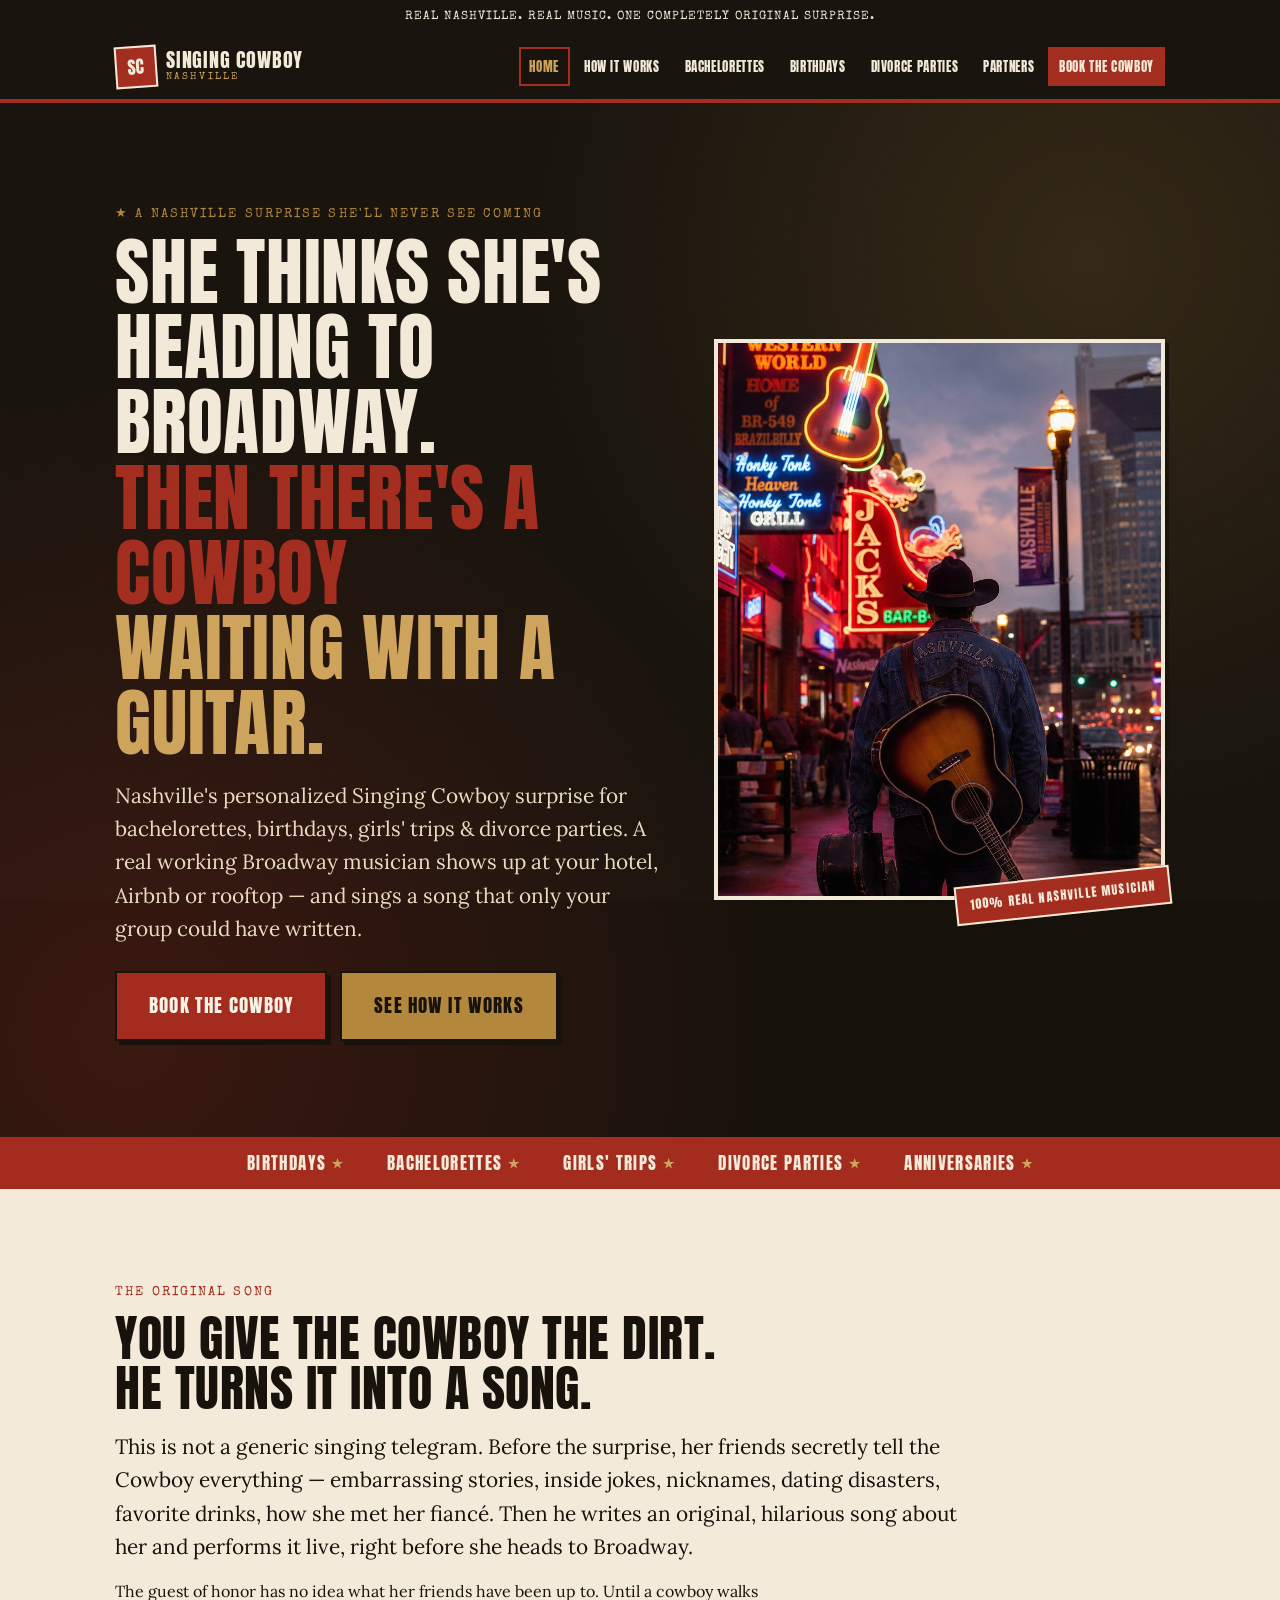
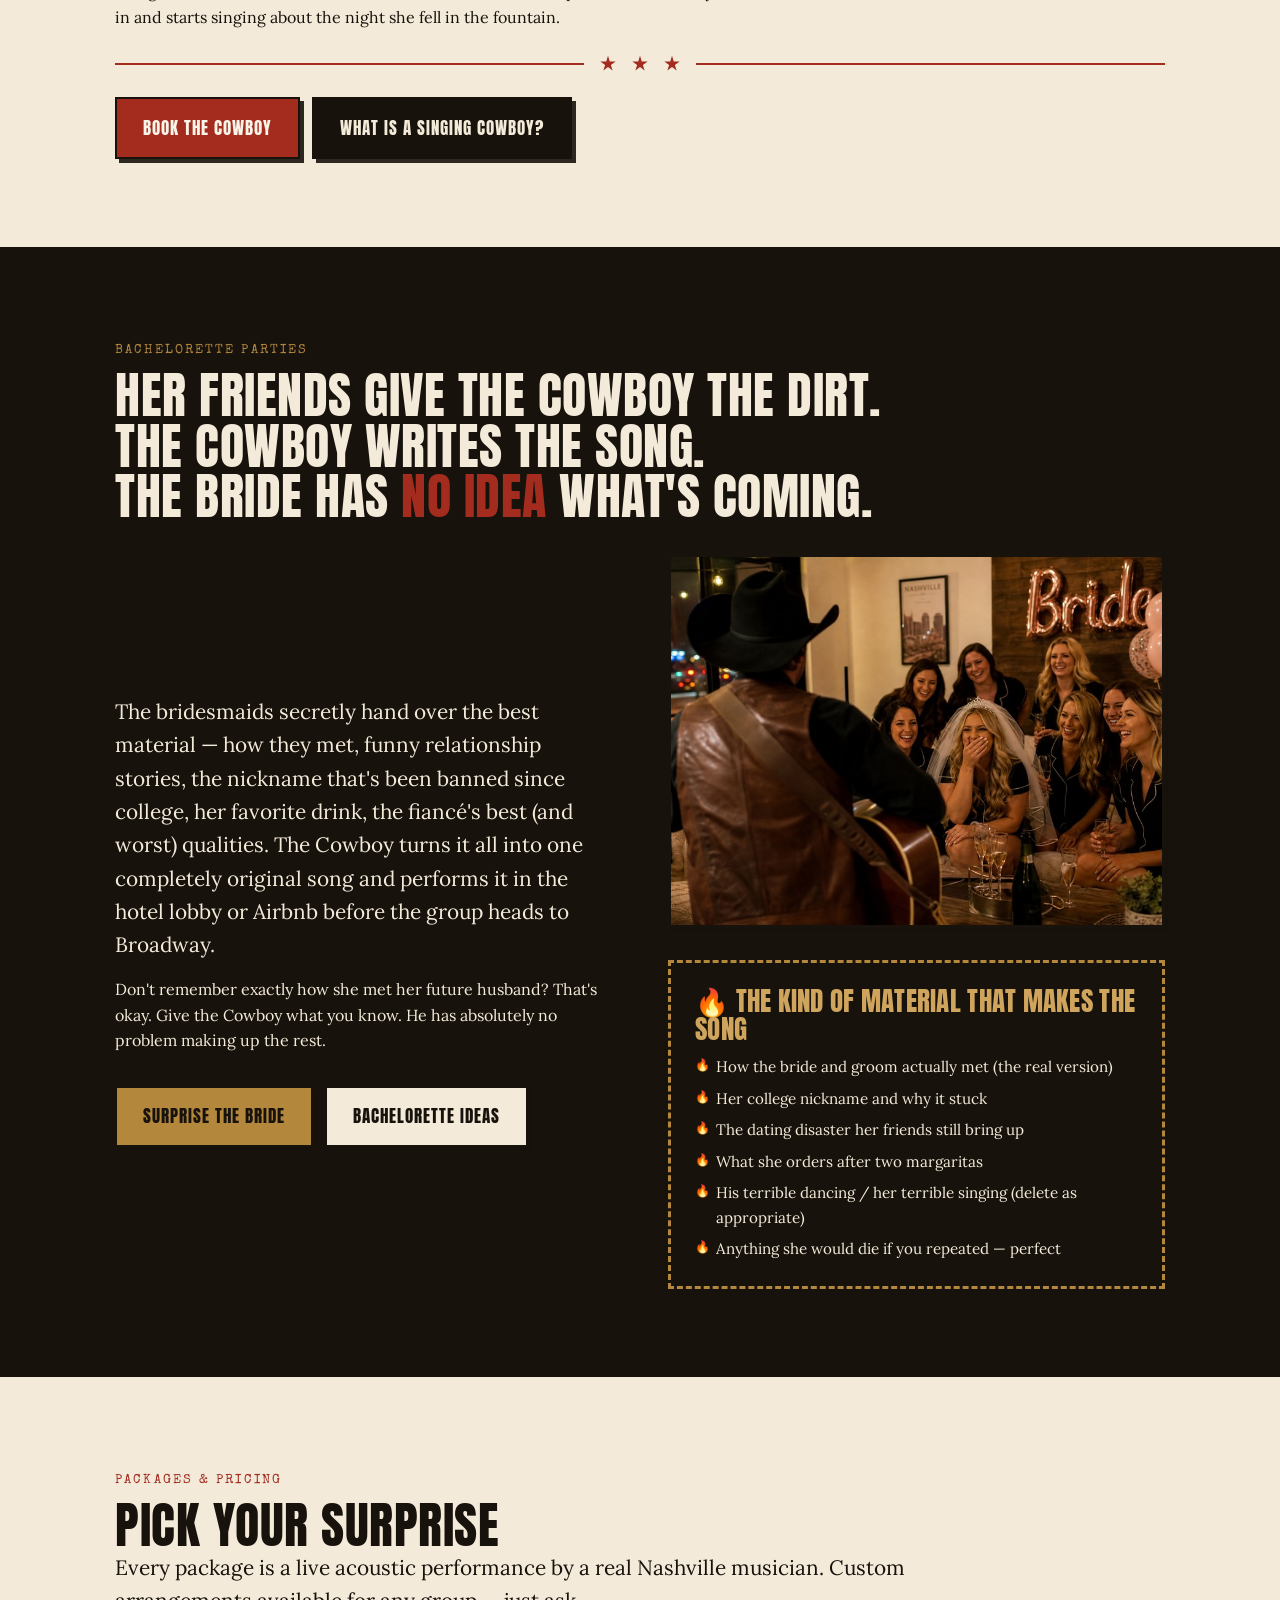
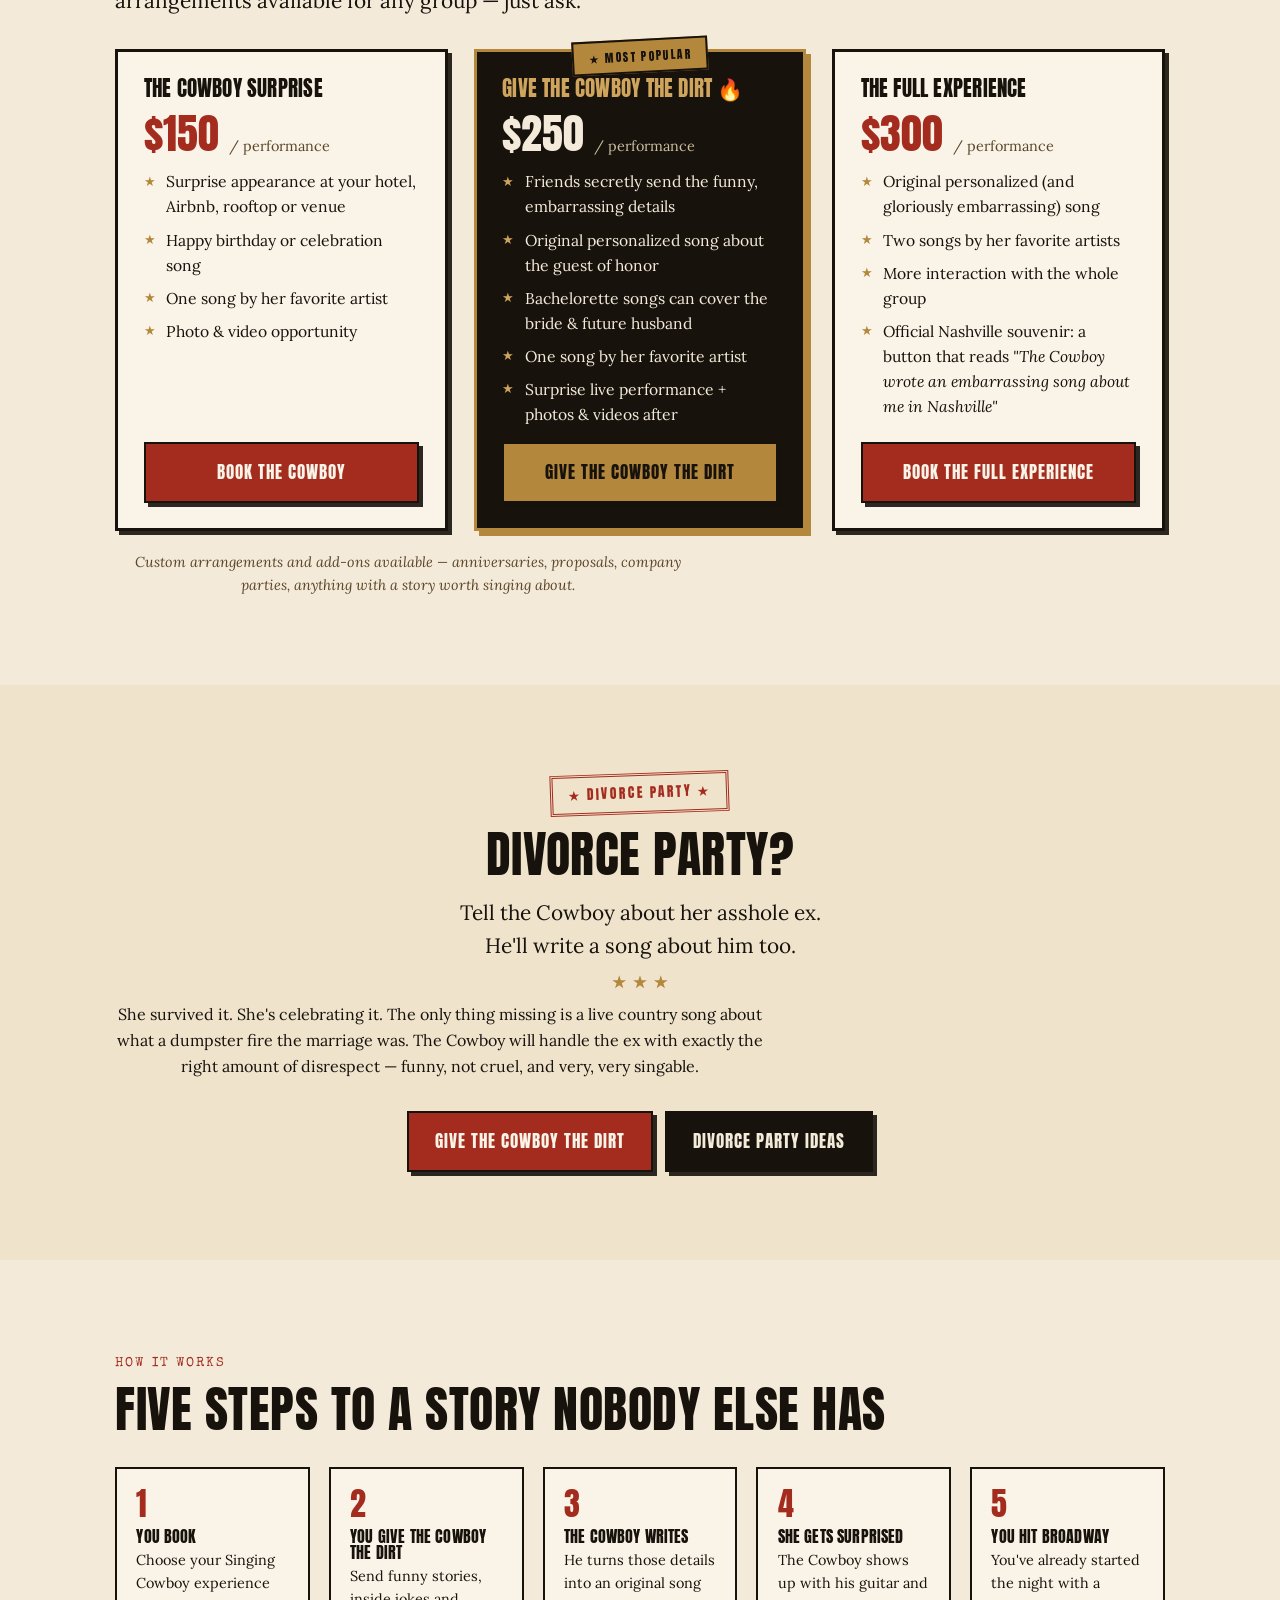
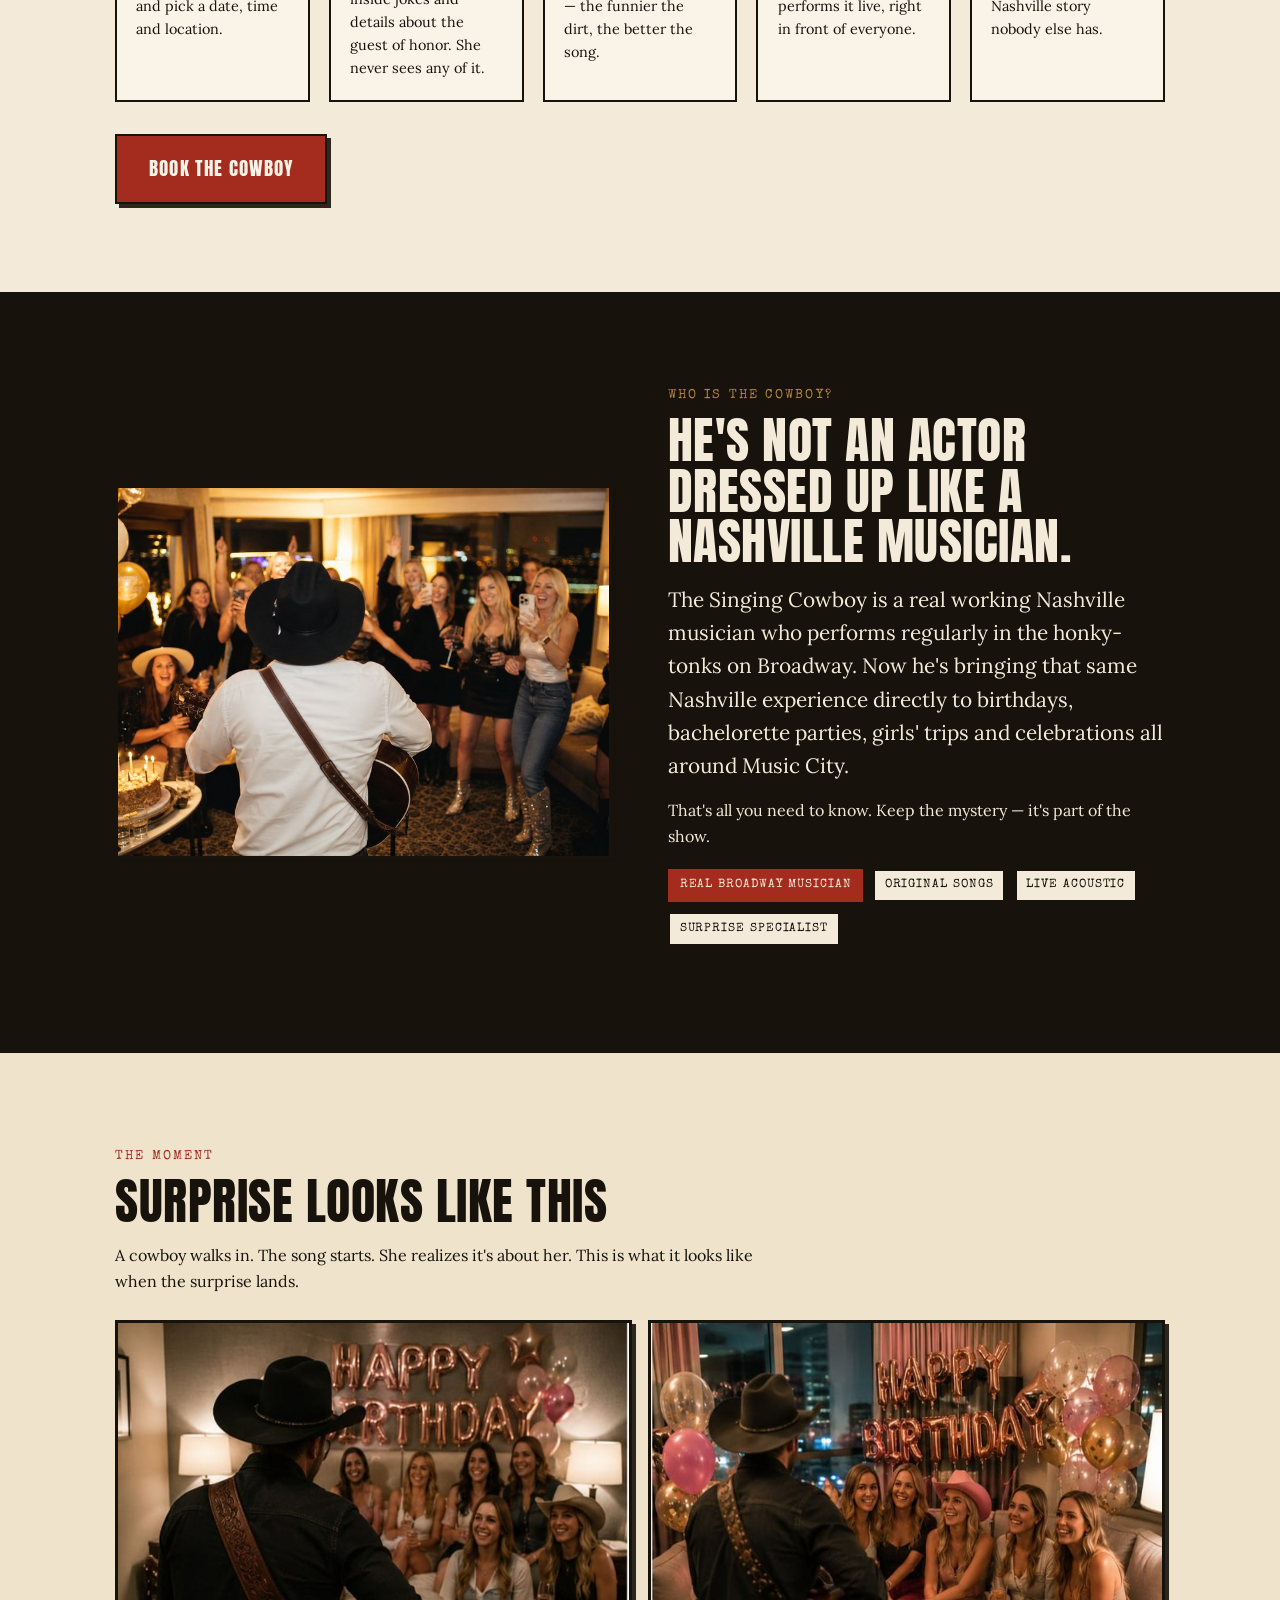
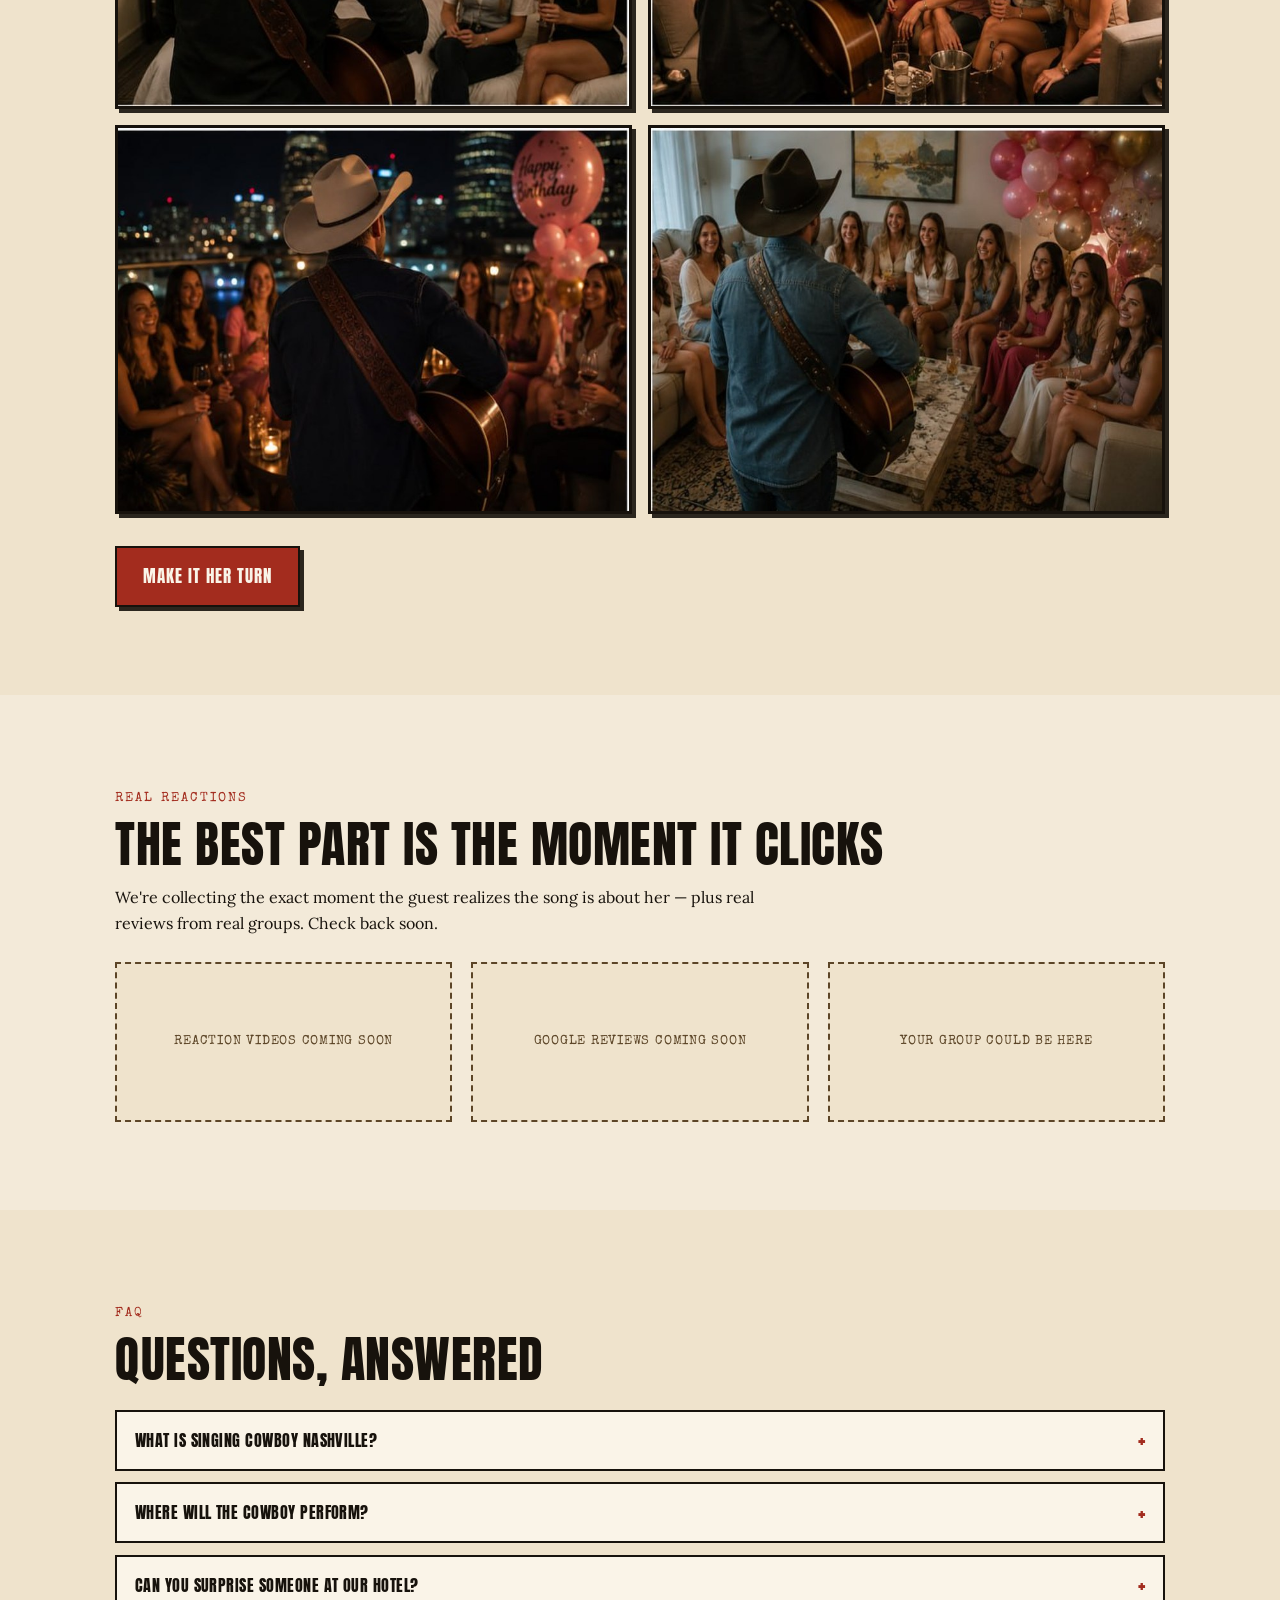
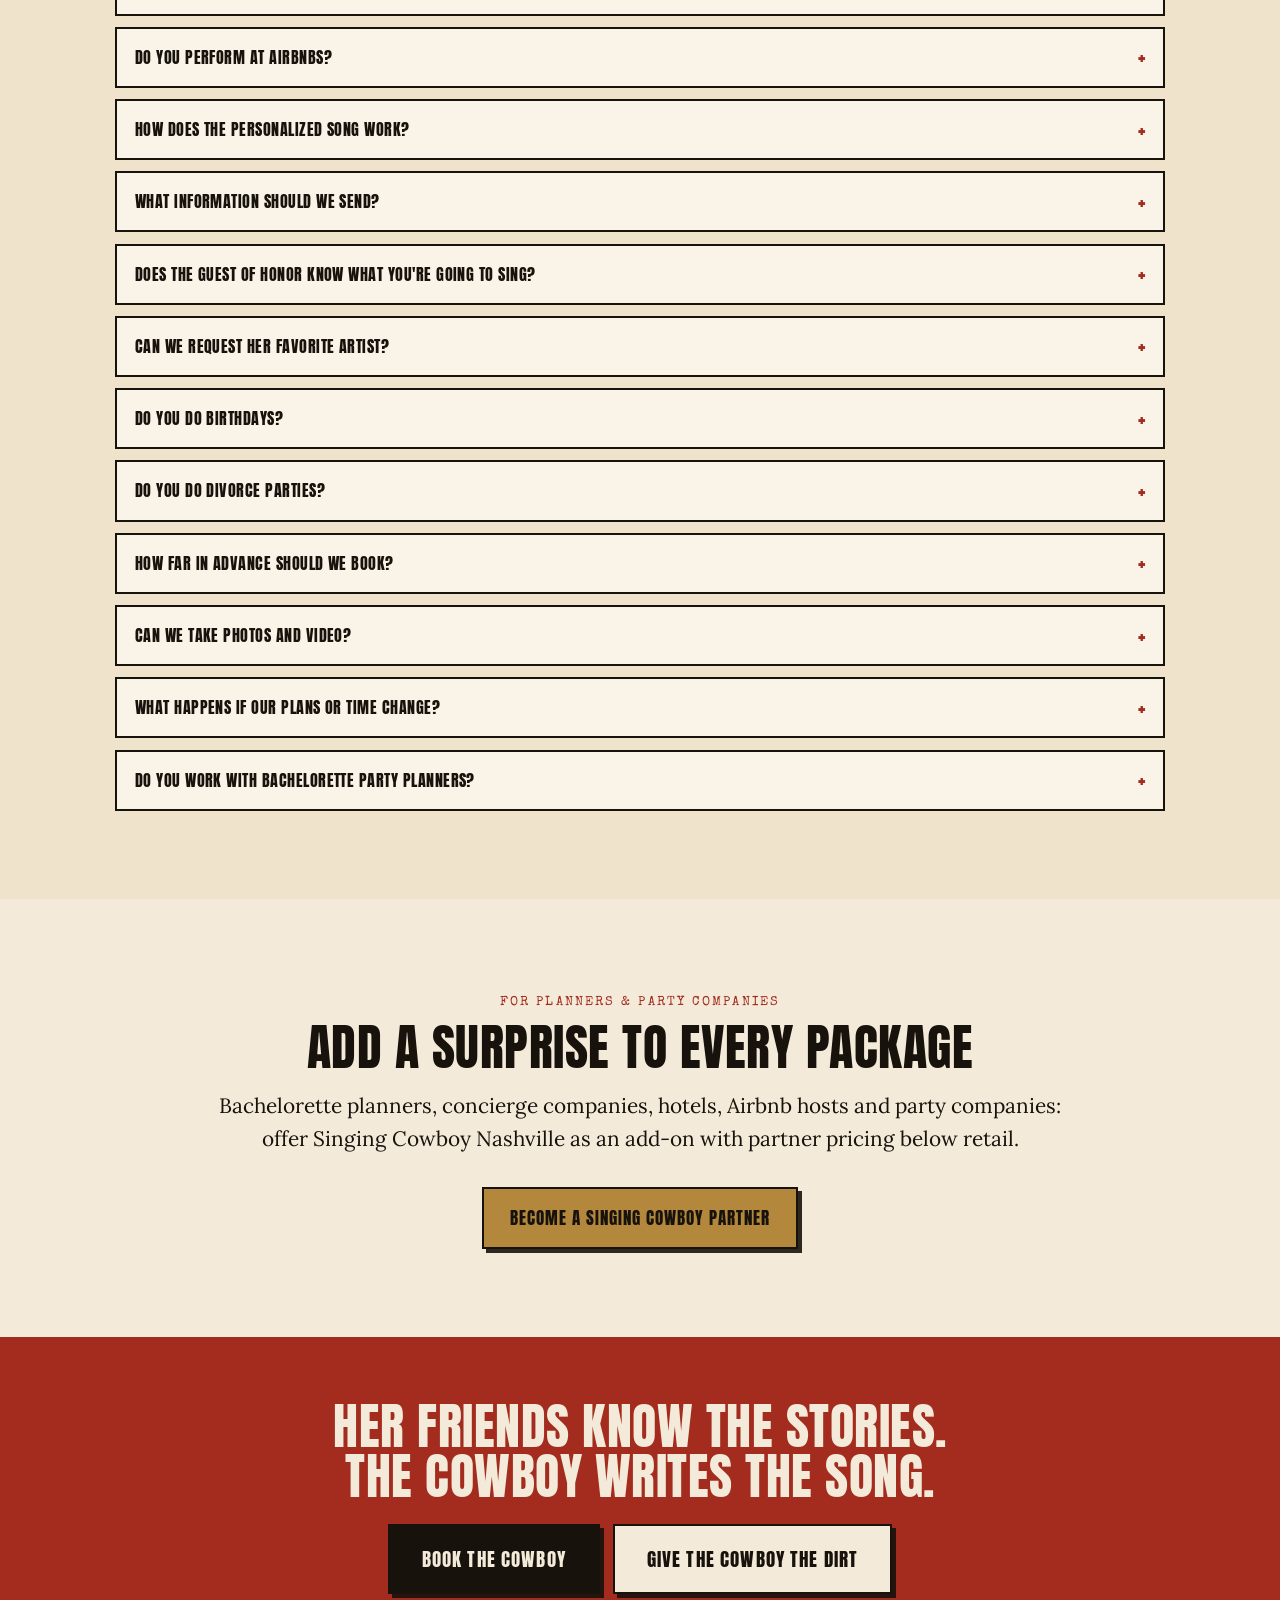
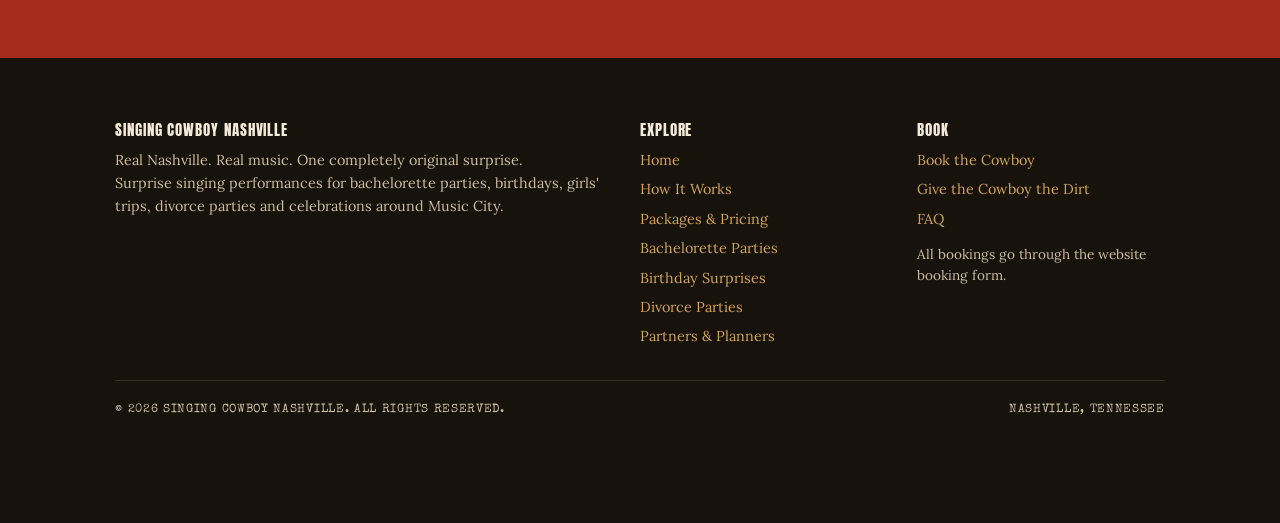
==== commit 2e1f960d: "Add surprise gallery section with birthday performance photos" ====
--- a/index.html
+++ b/index.html
@@ -274,6 +274,24 @@
       </div>
     </section>
 
+    <!-- ======= GALLERY ======= -->
+    <section class="section section-paper" id="gallery">
+      <div class="container">
+        <span class="section-label">The Moment</span>
+        <h2>Surprise looks like this</h2>
+        <p class="mt-1">A cowboy walks in. The song starts. She realizes it's about her. This is what it looks like when the surprise lands.</p>
+        <div class="gallery-grid">
+          <img src="images/gallery-birthday-1.jpg" alt="The Singing Cowboy performing a surprise birthday song in a Nashville hotel room with HAPPY BIRTHDAY balloons" loading="lazy" width="800" height="600">
+          <img src="images/gallery-birthday-2.jpg" alt="The Singing Cowboy serenading a surprised birthday group in a Nashville lounge at night" loading="lazy" width="800" height="600">
+          <img src="images/gallery-birthday-3.jpg" alt="The Singing Cowboy performing for friends on a Nashville rooftop at evening with city lights behind" loading="lazy" width="800" height="600">
+          <img src="images/gallery-birthday-4.jpg" alt="The Singing Cowboy playing an acoustic song for a laughing birthday group in a Nashville living room" loading="lazy" width="800" height="600">
+        </div>
+        <div class="btn-row mt-2">
+          <a class="btn" href="book.html">Make It Her Turn</a>
+        </div>
+      </div>
+    </section>
+
     <!-- ======= SOCIAL PROOF PLACEHOLDERS ======= -->
     <section class="section" id="proof">
       <div class="container">
--- a/css/styles.css
+++ b/css/styles.css
@@ -463,6 +463,11 @@
 }
 .faq details[open] summary::after { content: "–"; }
 .faq .faq-a { padding: 0 1.1rem 1.1rem; font-size: 0.98rem; }
+
+/* ---------- gallery ---------- */
+.gallery-grid { display: grid; gap: 1rem; margin-top: 1.6rem; }
+@media (min-width: 700px) { .gallery-grid { grid-template-columns: repeat(2, 1fr); } }
+.gallery-grid img { border: var(--border-ink); box-shadow: var(--shadow-poster); width: 100%; height: auto; }
 
 /* ---------- social proof placeholders ---------- */
 .proof-grid { display: grid; gap: 1.2rem; margin-top: 1.6rem; }
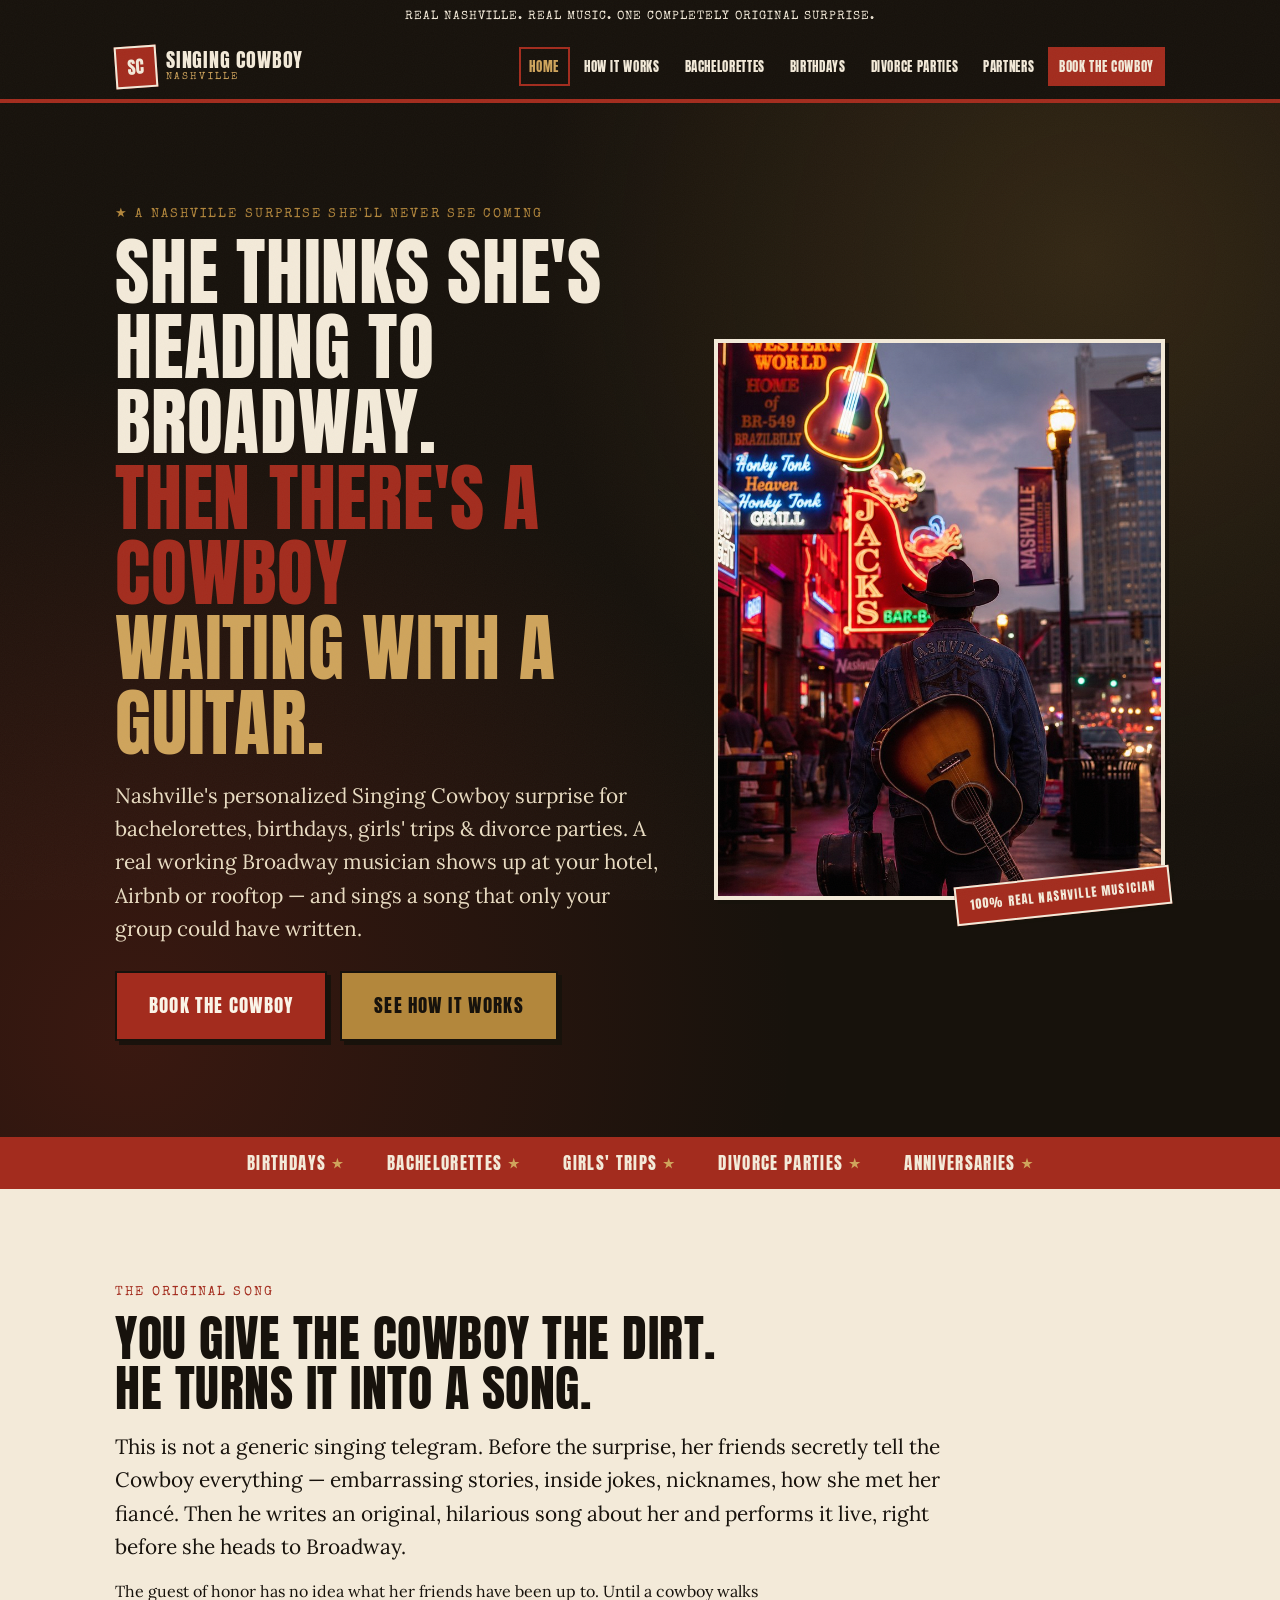
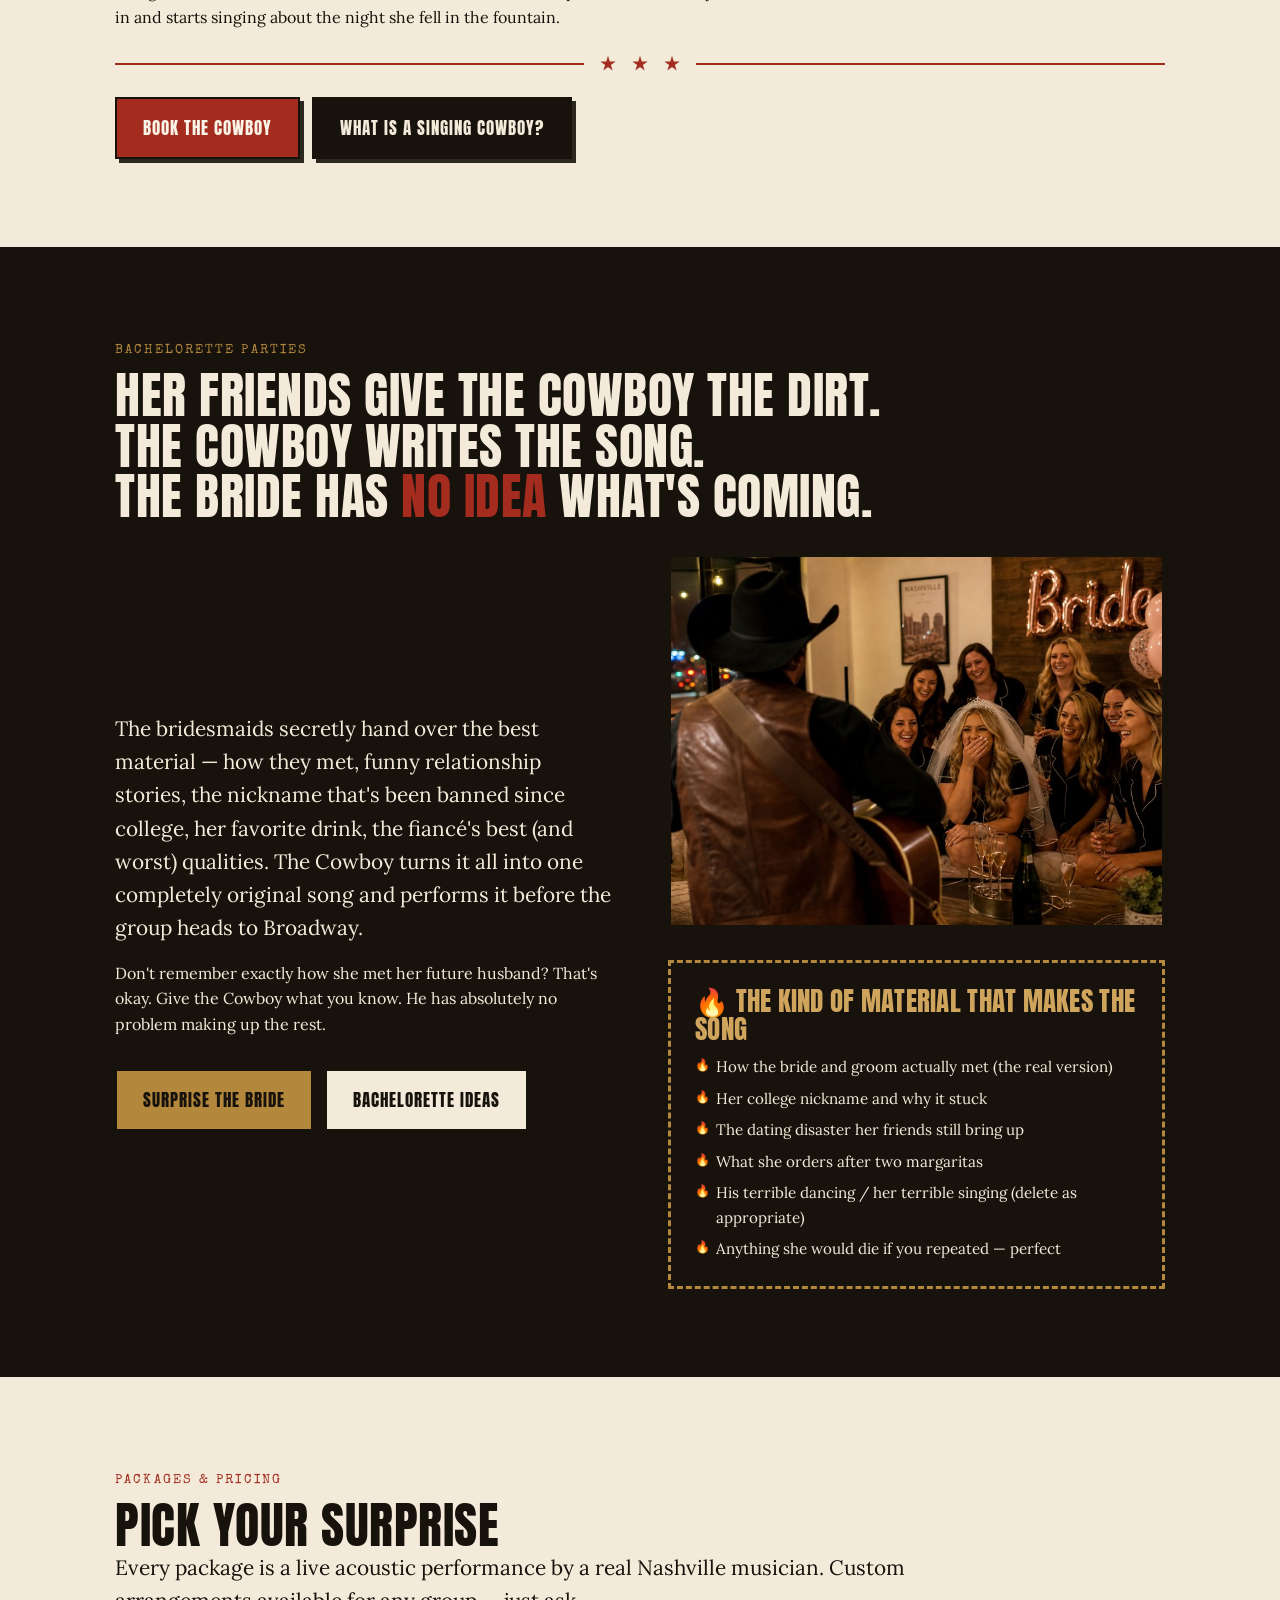
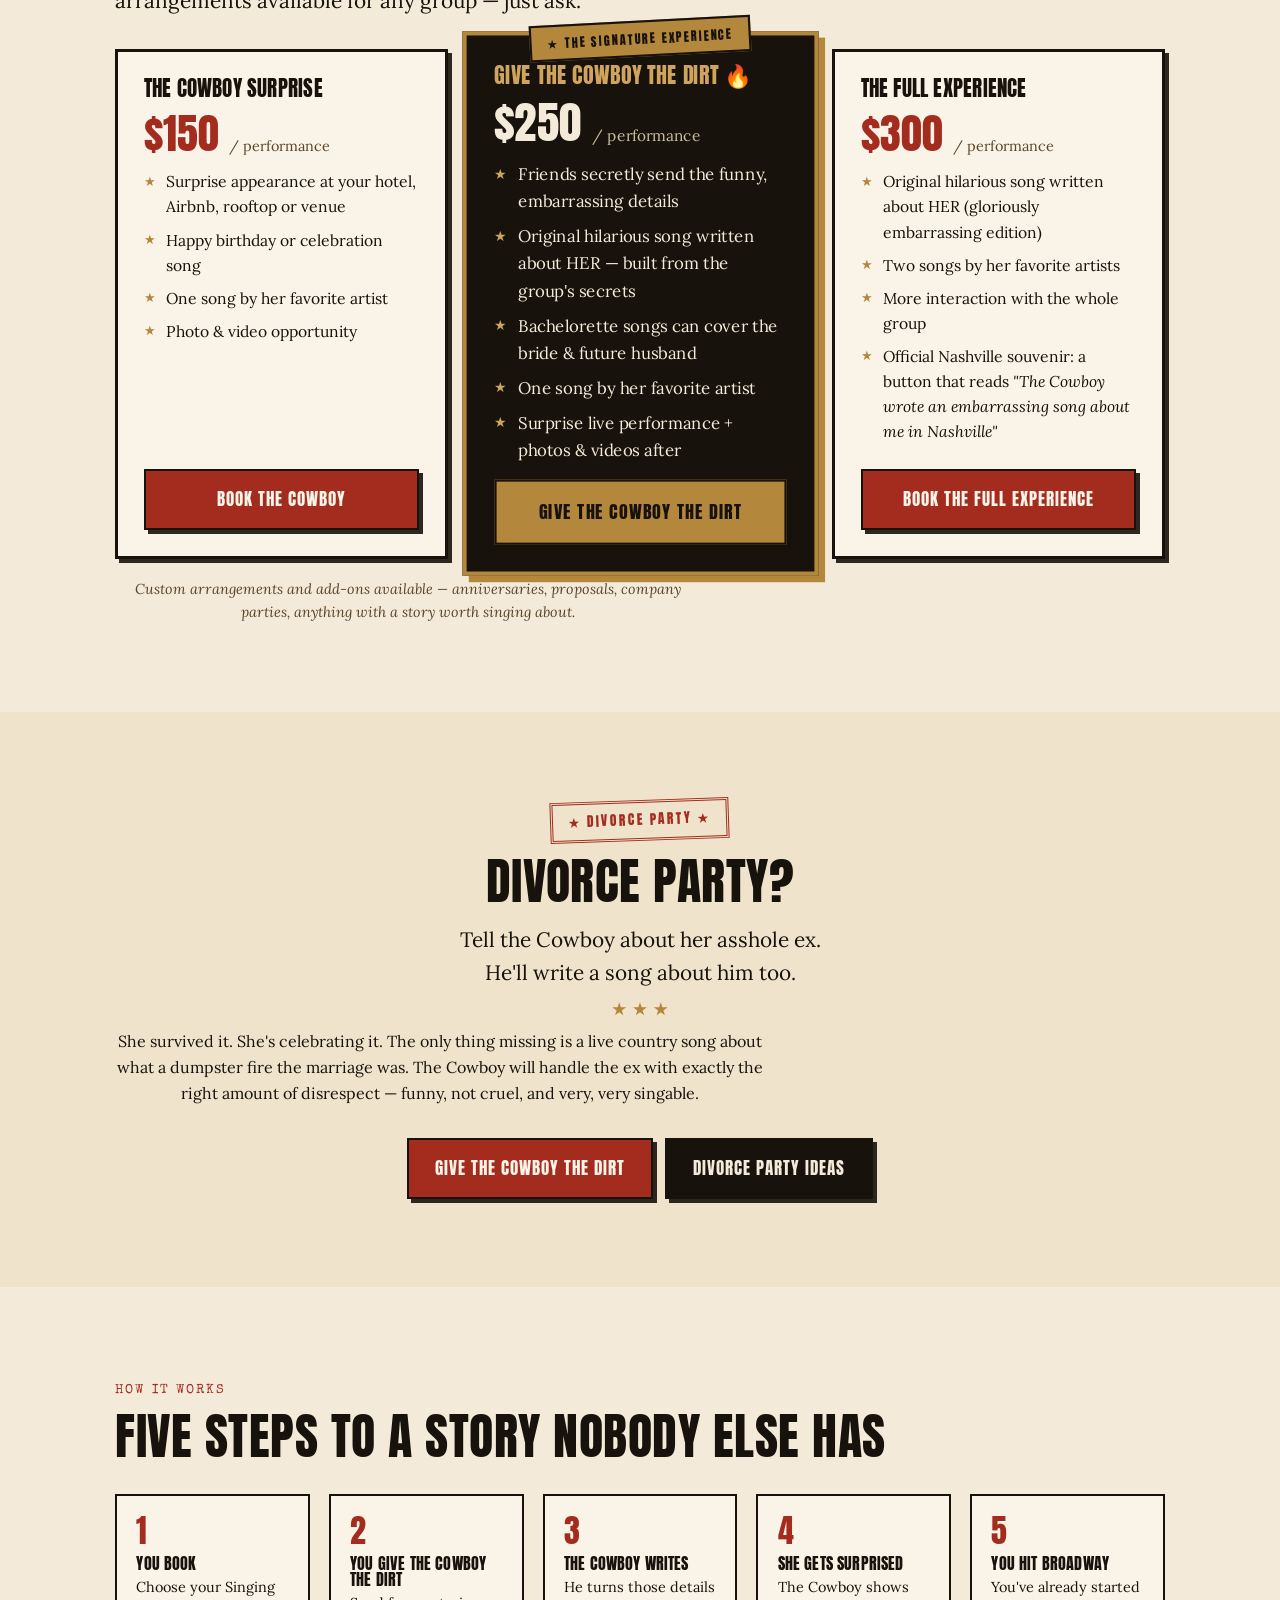
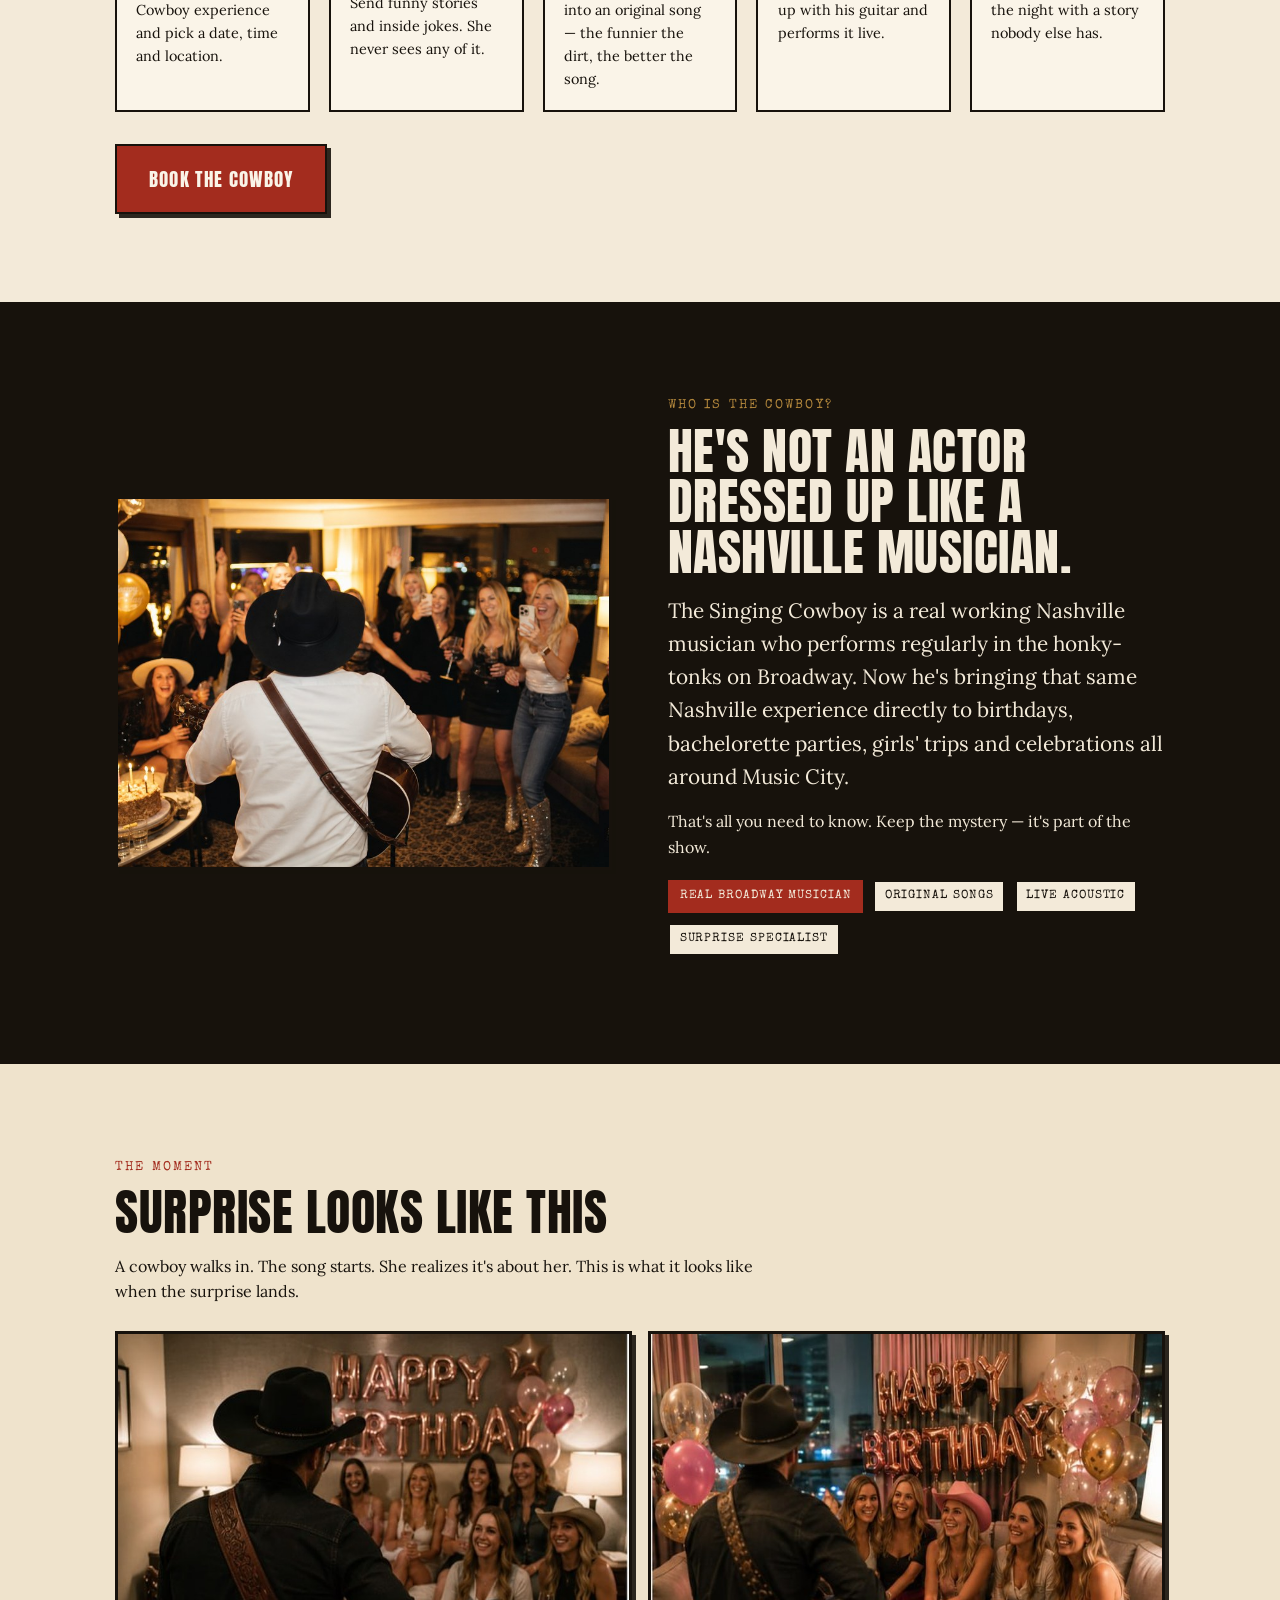
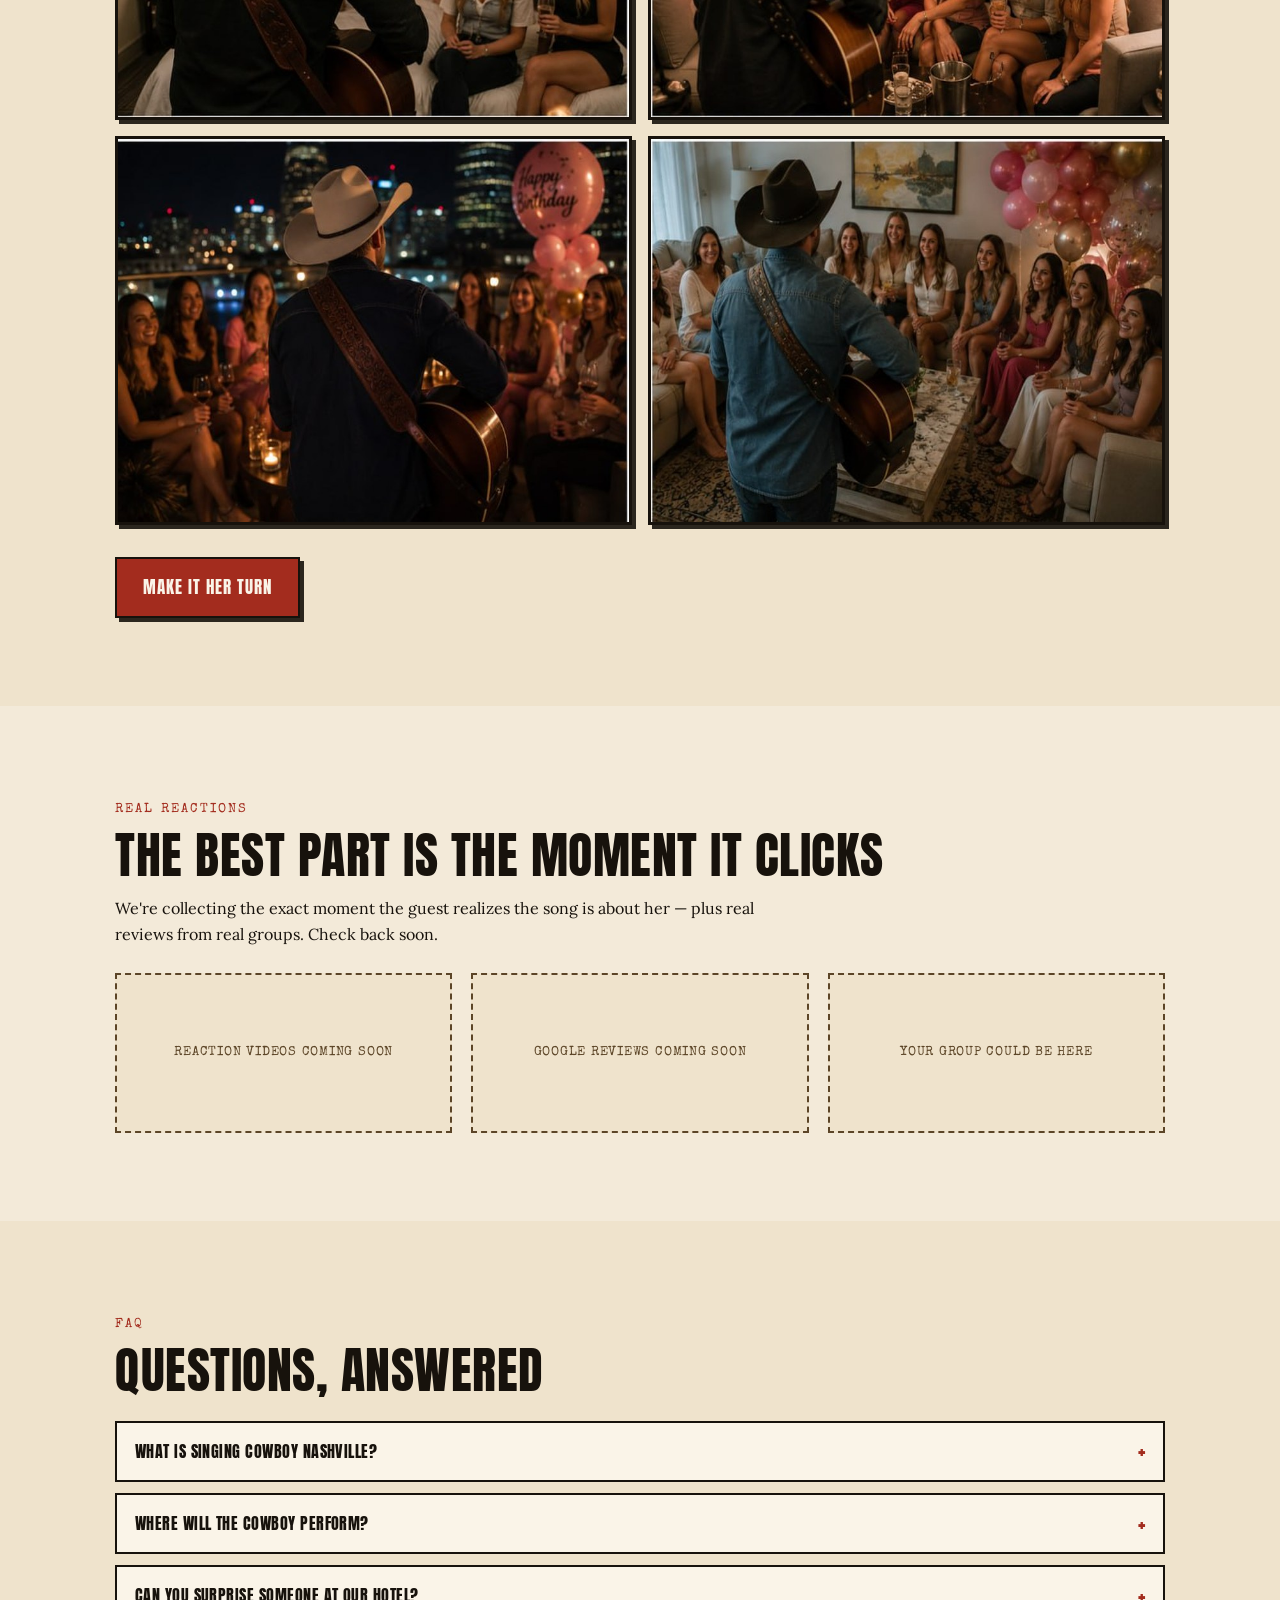
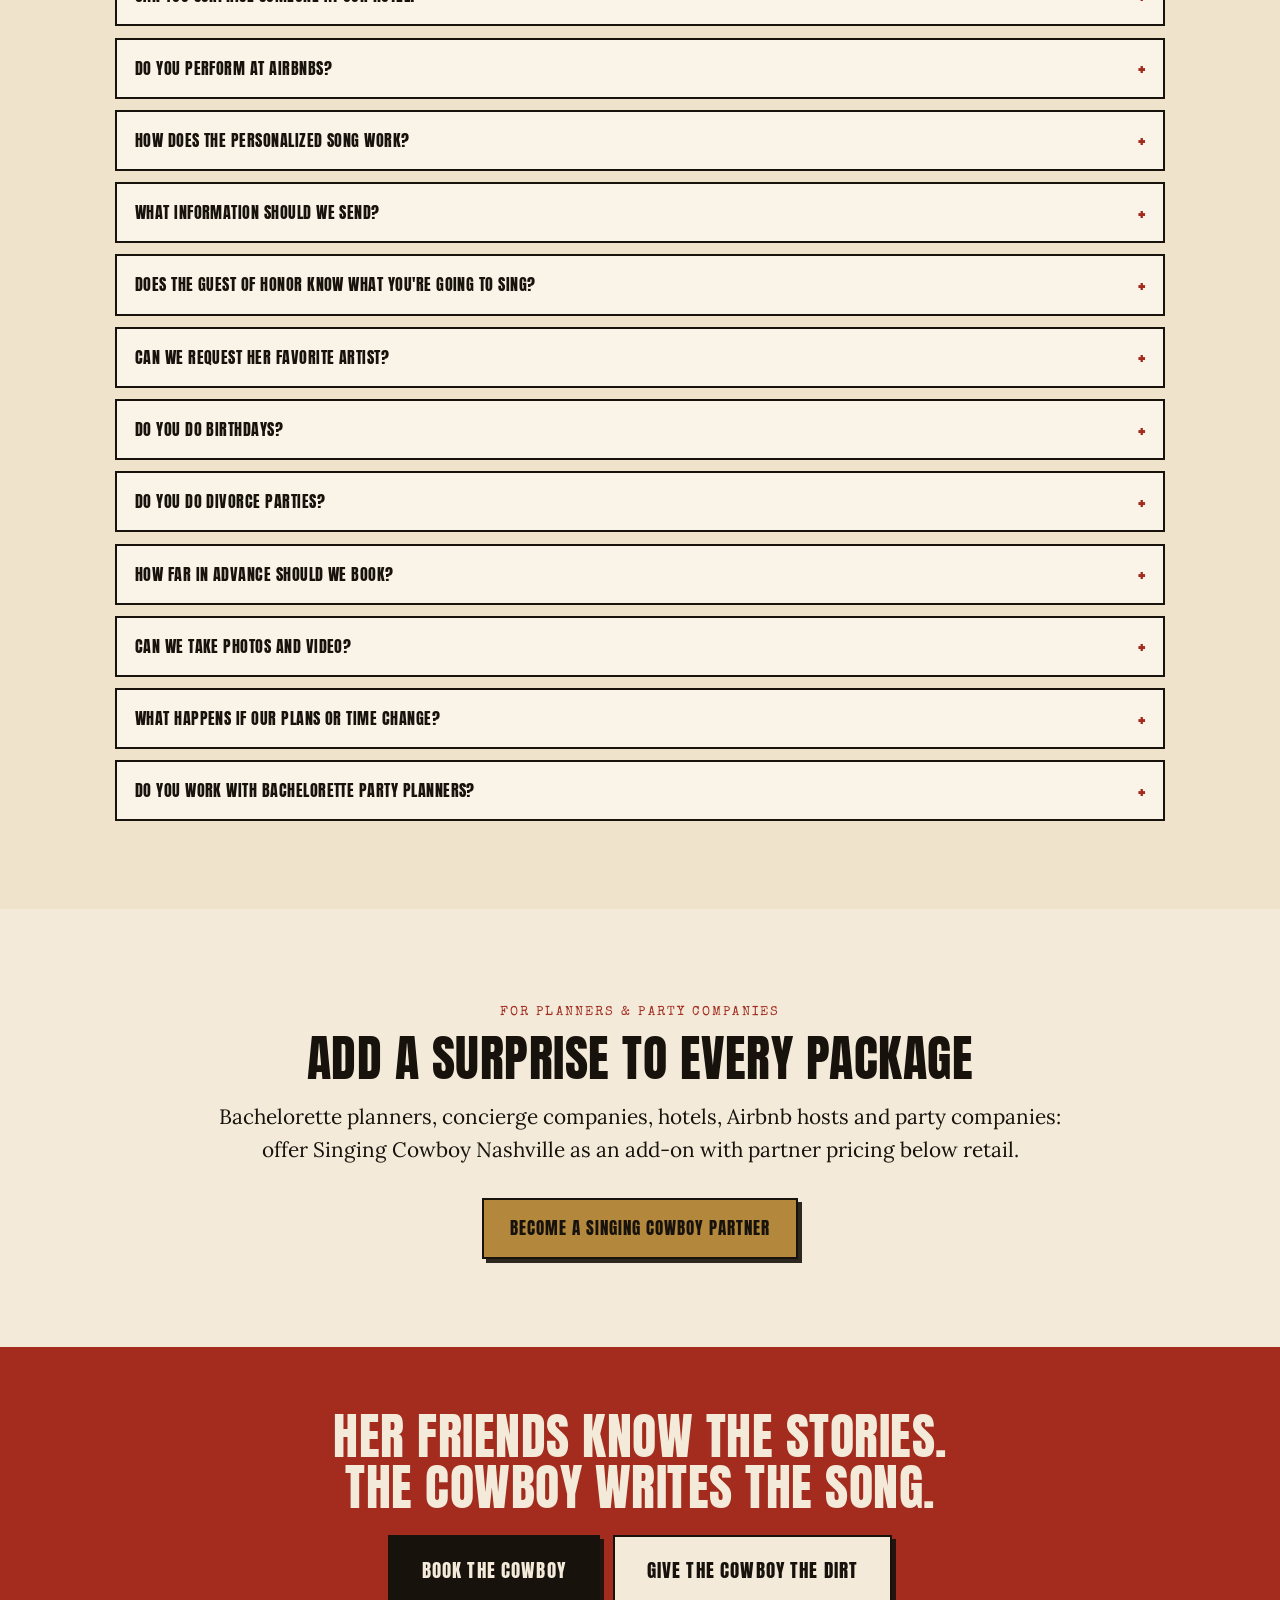
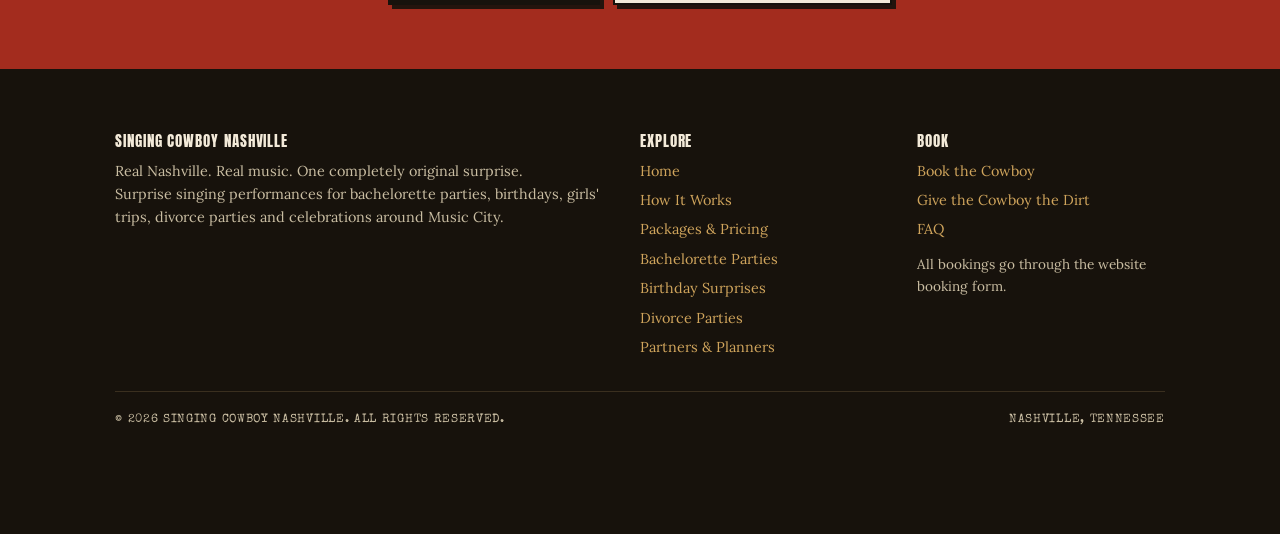
==== commit 426843e2: "Dominate  package, punch up copy, tighten homepage, fix FAQ typo, route bookings to real inbox" ====
--- a/index.html
+++ b/index.html
@@ -105,7 +105,7 @@
       <div class="container">
         <span class="section-label">The Original Song</span>
         <h2>You give the Cowboy the dirt.<br>He turns it into a song.</h2>
-        <p class="lead mt-1">This is not a generic singing telegram. Before the surprise, her friends secretly tell the Cowboy everything — embarrassing stories, inside jokes, nicknames, dating disasters, favorite drinks, how she met her fiancé. Then he writes an original, hilarious song about her and performs it live, right before she heads to Broadway.</p>
+        <p class="lead mt-1">This is not a generic singing telegram. Before the surprise, her friends secretly tell the Cowboy everything — embarrassing stories, inside jokes, nicknames, how she met her fiancé. Then he writes an original, hilarious song about her and performs it live, right before she heads to Broadway.</p>
         <p class="mt-1">The guest of honor has no idea what her friends have been up to. Until a cowboy walks in and starts singing about the night she fell in the fountain.</p>
         <div class="star-divider"><span class="star"></span><span class="star"></span><span class="star"></span></div>
         <div class="btn-row">
@@ -124,7 +124,7 @@
           The bride has <span class="red-word" style="color:var(--red)">no idea</span> what's coming.</h2>
         <div class="split mt-2">
           <div>
-            <p class="lead">The bridesmaids secretly hand over the best material — how they met, funny relationship stories, the nickname that's been banned since college, her favorite drink, the fiancé's best (and worst) qualities. The Cowboy turns it all into one completely original song and performs it in the hotel lobby or Airbnb before the group heads to Broadway.</p>
+            <p class="lead">The bridesmaids secretly hand over the best material — how they met, funny relationship stories, the nickname that's been banned since college, her favorite drink, the fiancé's best (and worst) qualities. The Cowboy turns it all into one completely original song and performs it before the group heads to Broadway.</p>
             <p class="mt-1">Don't remember exactly how she met her future husband? That's okay. Give the Cowboy what you know. He has absolutely no problem making up the rest.</p>
             <div class="btn-row mt-2">
               <a class="btn btn-gold" href="book.html">Surprise the Bride</a>
@@ -168,12 +168,12 @@
             <a class="btn" href="book.html">Book the Cowboy</a>
           </article>
           <article class="pkg pkg-popular">
-            <span class="popular-tag">★ Most Popular</span>
+            <span class="popular-tag">★ The Signature Experience</span>
             <h3>Give the Cowboy the Dirt 🔥</h3>
             <div class="pkg-price">$250 <small>/ performance</small></div>
             <ul>
               <li>Friends secretly send the funny, embarrassing details</li>
-              <li>Original personalized song about the guest of honor</li>
+              <li>Original hilarious song written about HER — built from the group's secrets</li>
               <li>Bachelorette songs can cover the bride &amp; future husband</li>
               <li>One song by her favorite artist</li>
               <li>Surprise live performance + photos &amp; videos after</li>
@@ -184,7 +184,7 @@
             <h3>The Full Experience</h3>
             <div class="pkg-price">$300 <small>/ performance</small></div>
             <ul>
-              <li>Original personalized (and gloriously embarrassing) song</li>
+              <li>Original hilarious song written about HER (gloriously embarrassing edition)</li>
               <li>Two songs by her favorite artists</li>
               <li>More interaction with the whole group</li>
               <li>Official Nashville souvenir: a button that reads <em>"The Cowboy wrote an embarrassing song about me in Nashville"</em></li>
@@ -227,7 +227,7 @@
           <div class="step">
             <div class="step-num">2</div>
             <h3>You give the Cowboy the dirt</h3>
-            <p>Send funny stories, inside jokes and details about the guest of honor. She never sees any of it.</p>
+            <p>Send funny stories and inside jokes. She never sees any of it.</p>
           </div>
           <div class="step">
             <div class="step-num">3</div>
@@ -237,12 +237,12 @@
           <div class="step">
             <div class="step-num">4</div>
             <h3>She gets surprised</h3>
-            <p>The Cowboy shows up with his guitar and performs it live, right in front of everyone.</p>
+            <p>The Cowboy shows up with his guitar and performs it live.</p>
           </div>
           <div class="step">
             <div class="step-num">5</div>
             <h3>You hit Broadway</h3>
-            <p>You've already started the night with a Nashville story nobody else has.</p>
+            <p>You've already started the night with a story nobody else has.</p>
           </div>
         </div>
         <div class="btn-row mt-2">
@@ -318,7 +318,7 @@
           </details>
           <details>
             <summary>Where will the Cowboy perform?</summary>
-            <div class="faq-a">Hotels, Airbnbs, rooftops, private venues, backyards, rooftops — anywhere in the Nashville area where a surprise performance works. We'll coordinate the exact spot when you book.</div>
+            <div class="faq-a">Hotels, Airbnbs, rooftops, private venues and backyards — anywhere in the Nashville area where a surprise performance works. We'll coordinate the exact spot when you book.</div>
           </details>
           <details>
             <summary>Can you surprise someone at our hotel?</summary>
--- a/css/styles.css
+++ b/css/styles.css
@@ -317,8 +317,13 @@
 .pkg-popular {
   background: var(--ink);
   color: var(--cream);
-  border-color: var(--gold);
-  box-shadow: 5px 5px 0 var(--gold);
+  border: 4px solid var(--gold);
+  box-shadow: 6px 6px 0 var(--gold);
+  position: relative;
+  z-index: 2;
+}
+@media (min-width: 760px) {
+  .pkg-popular { transform: scale(1.07); }
 }
 .pkg-popular h3 { color: var(--gold-soft); }
 .pkg-popular .pkg-price { color: var(--cream); }
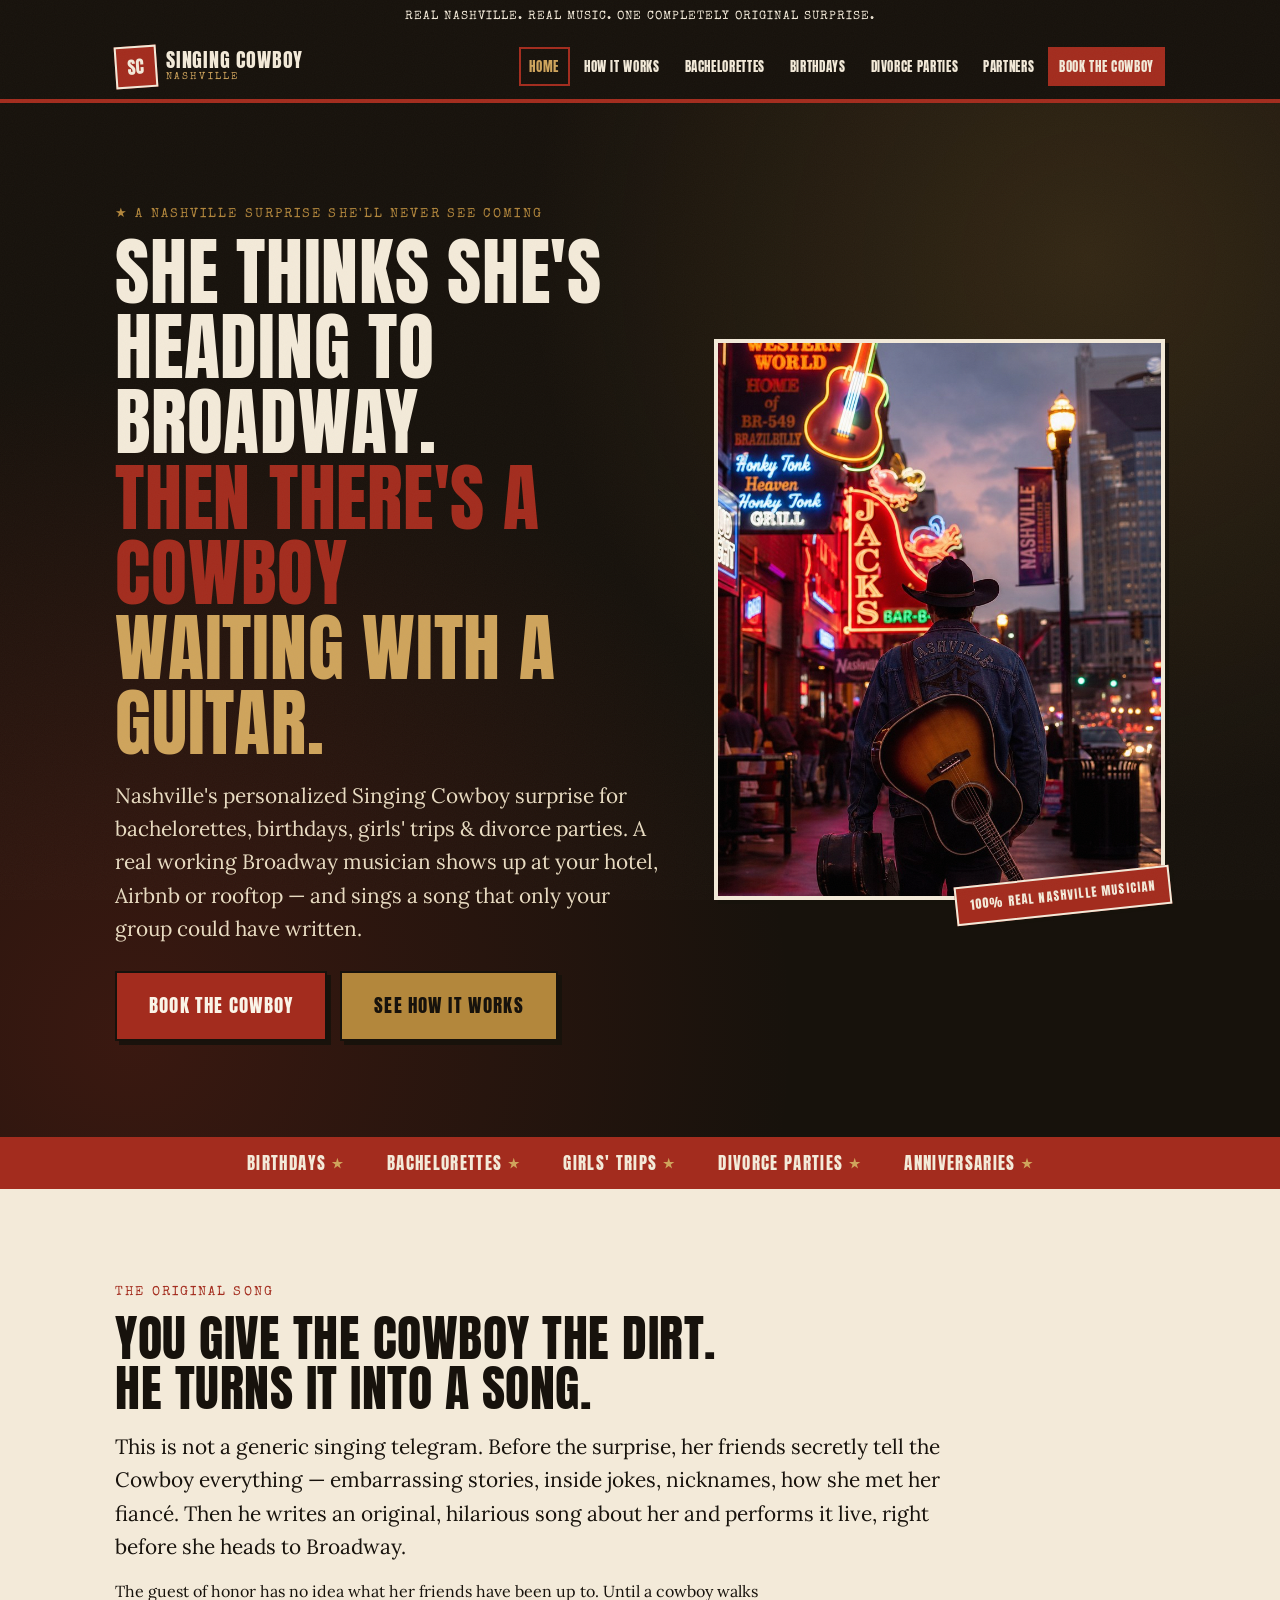
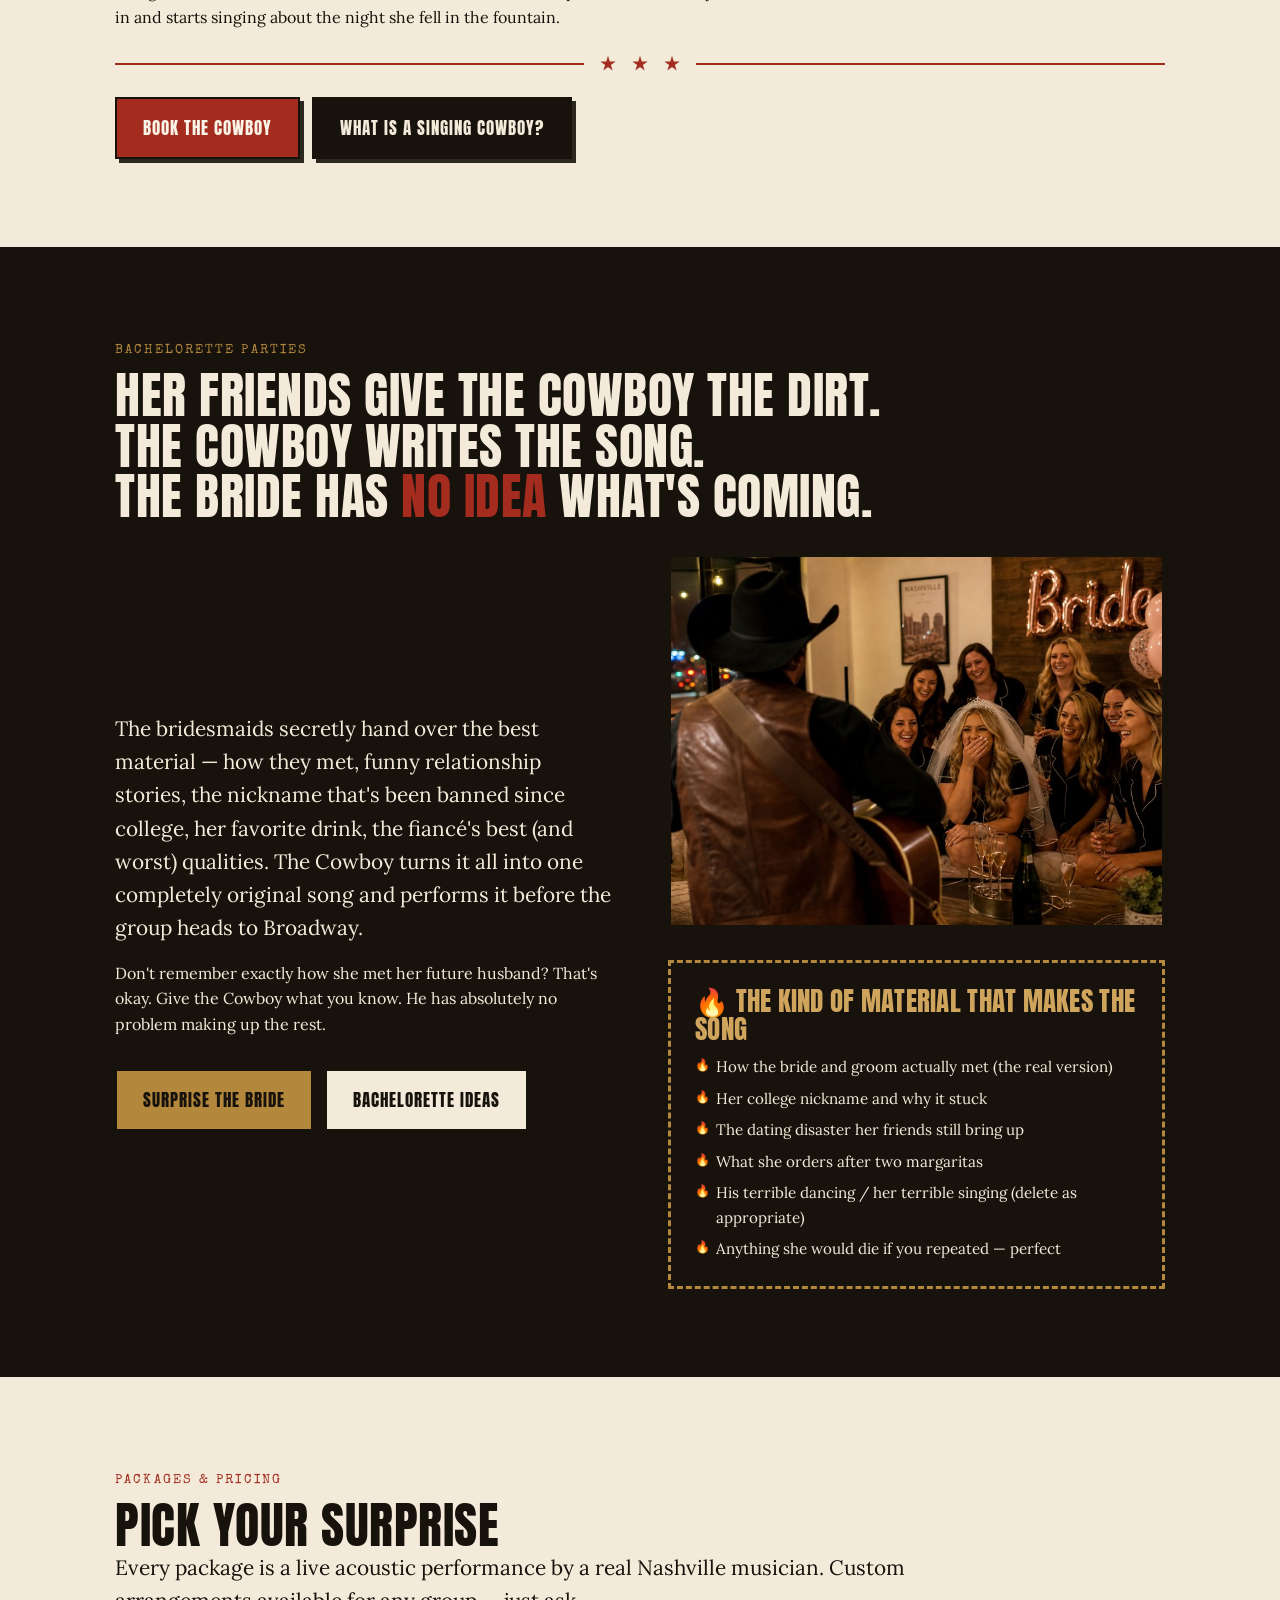
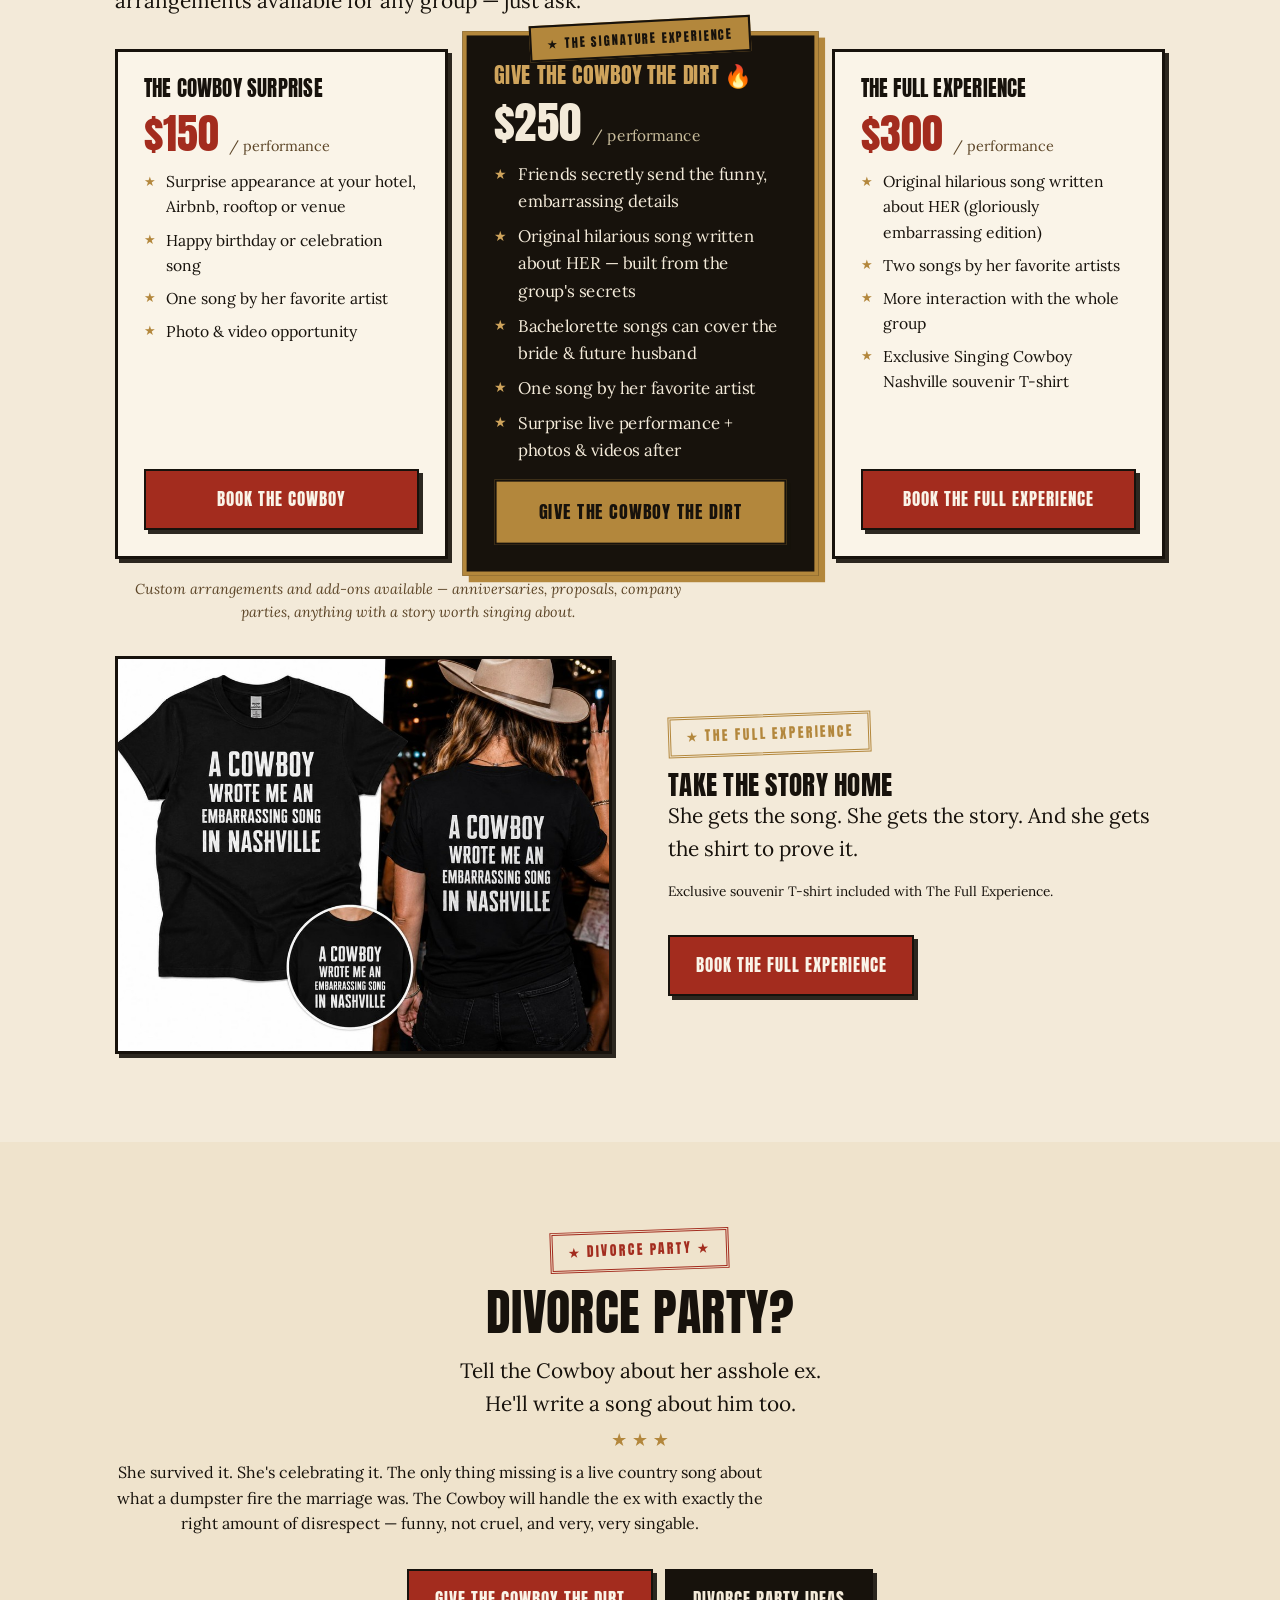
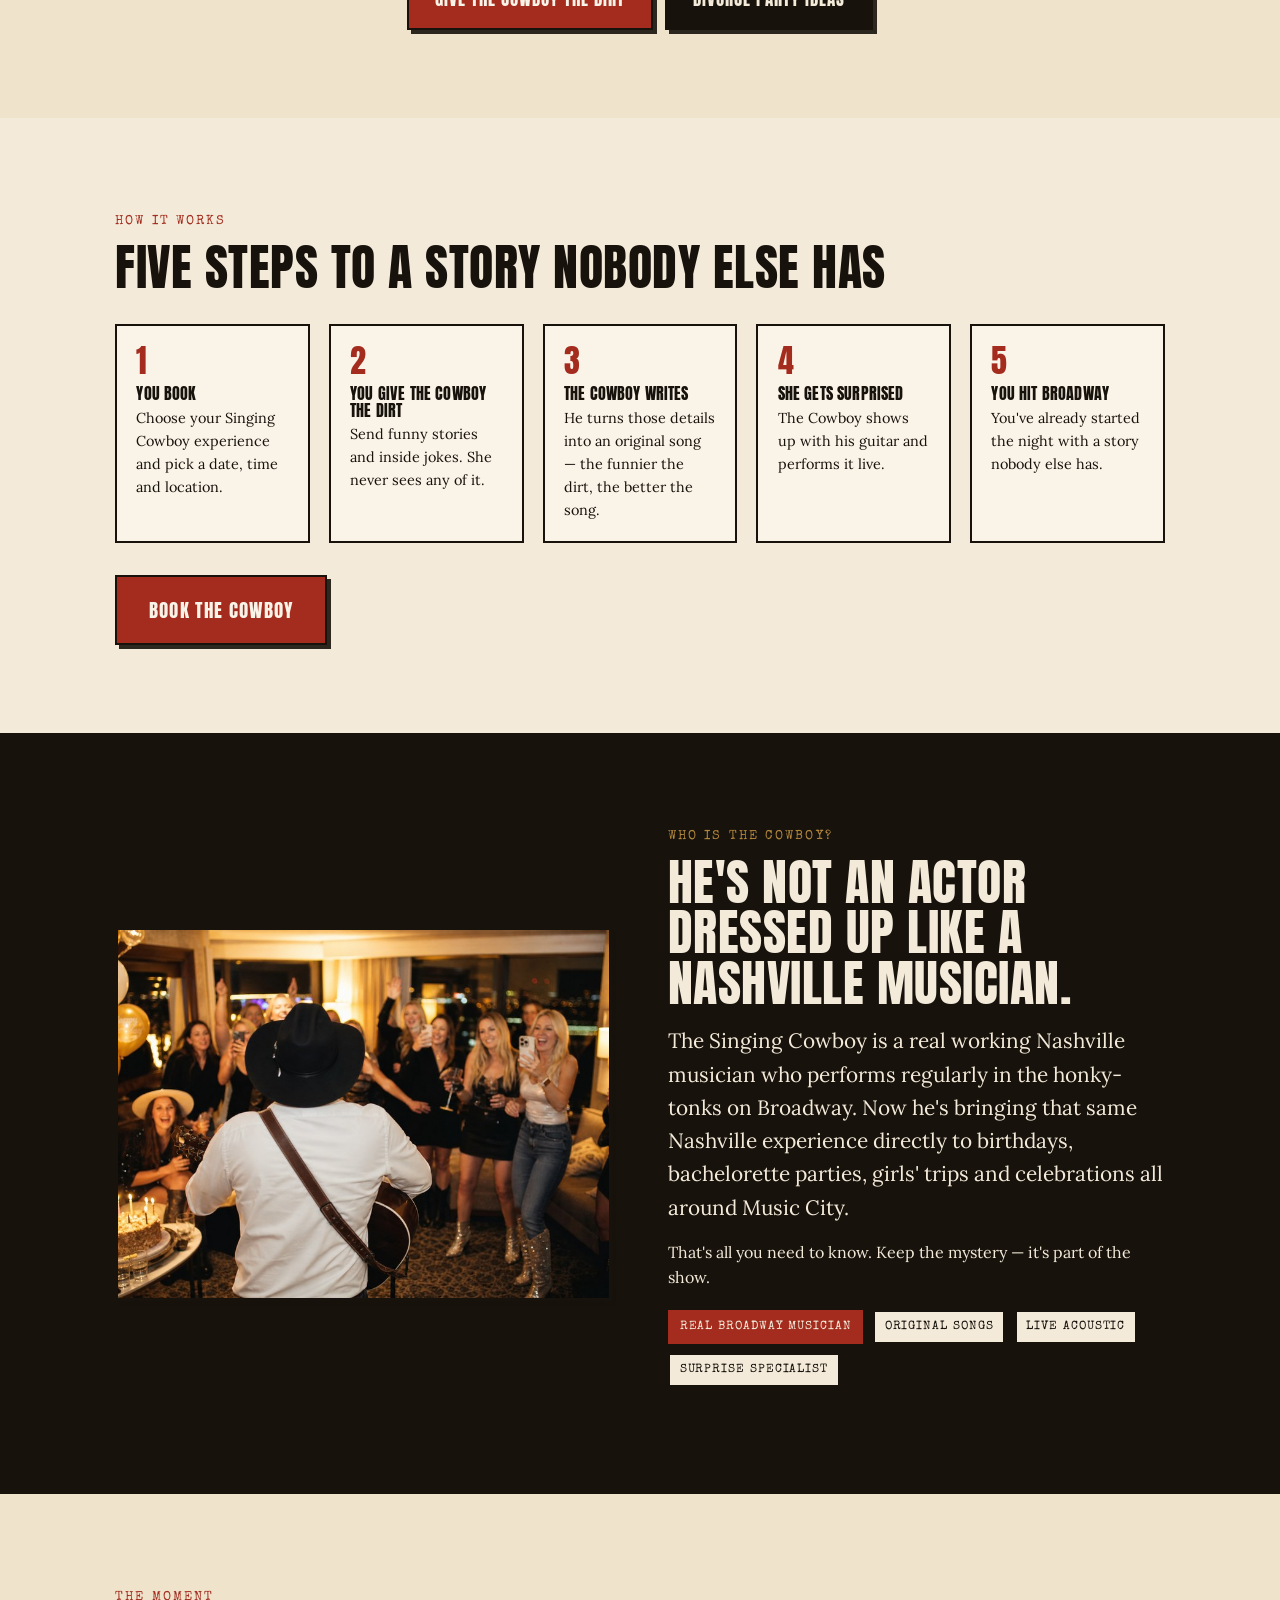
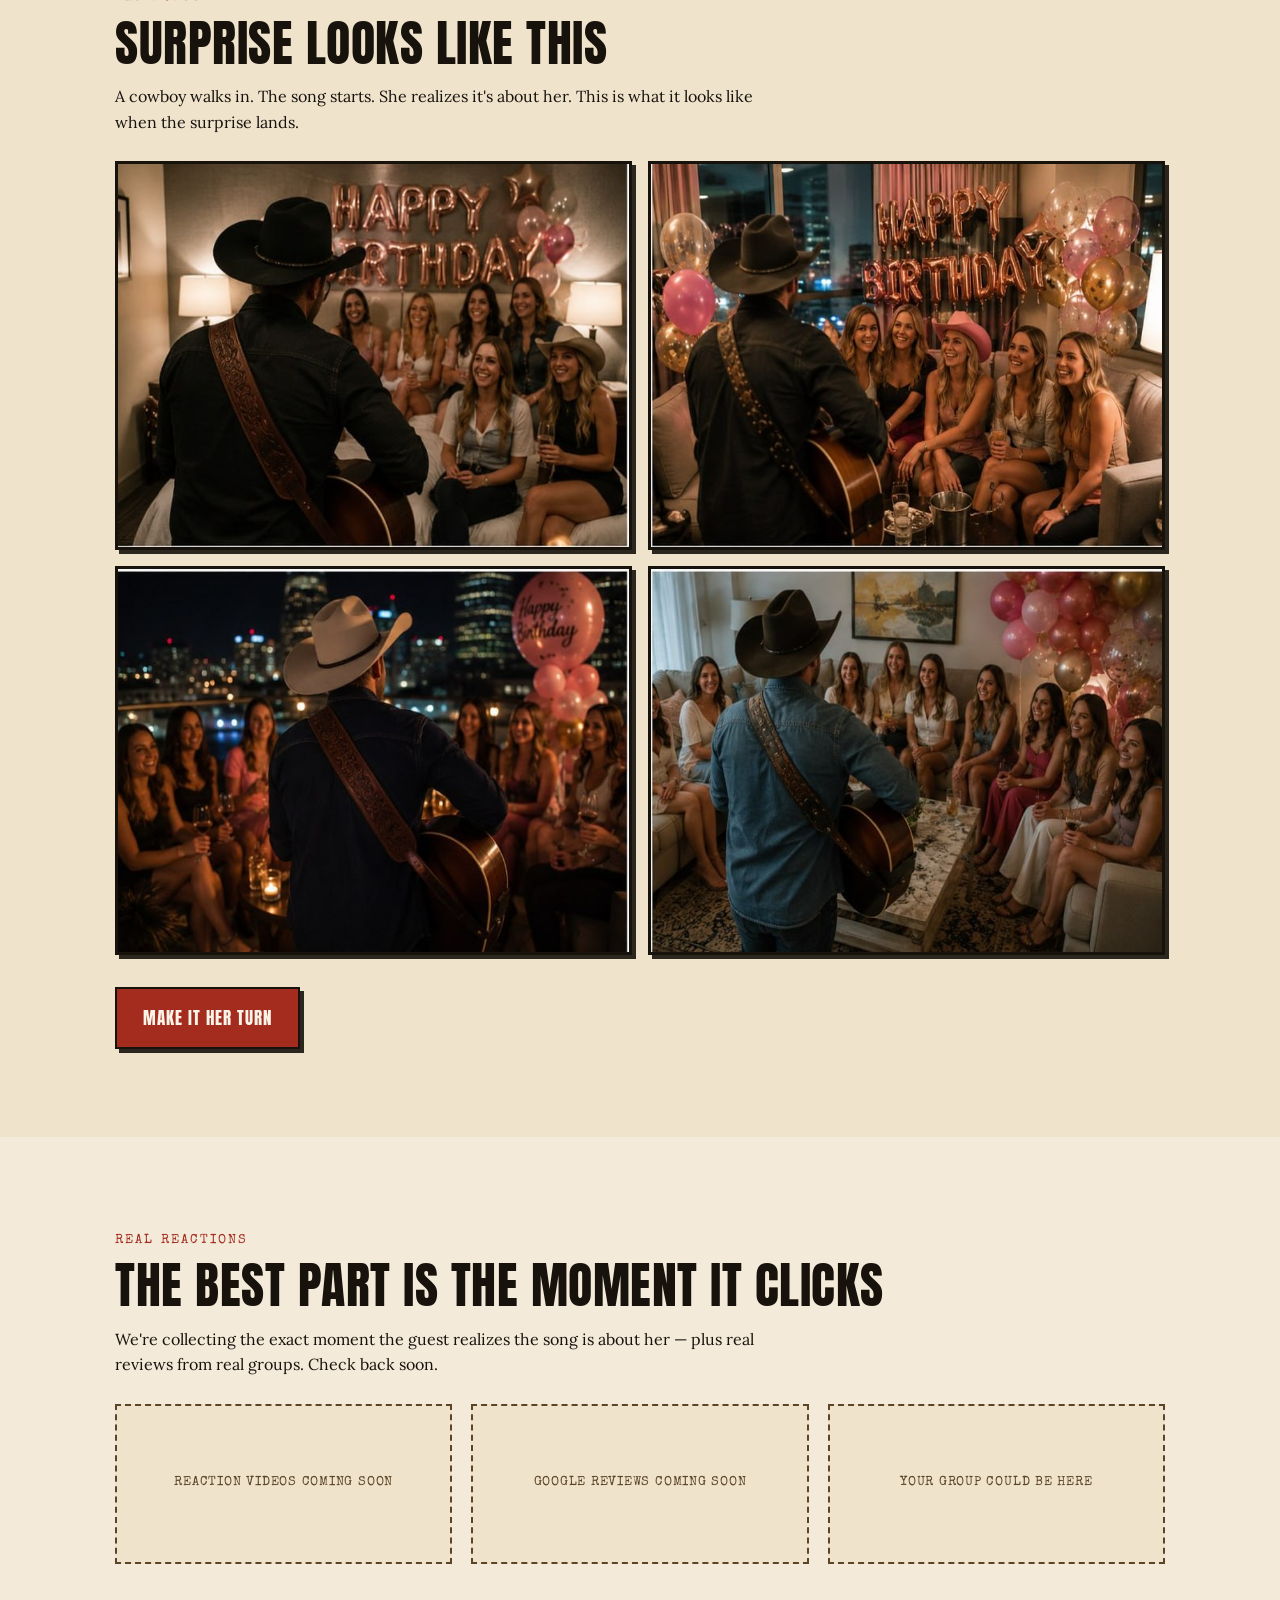
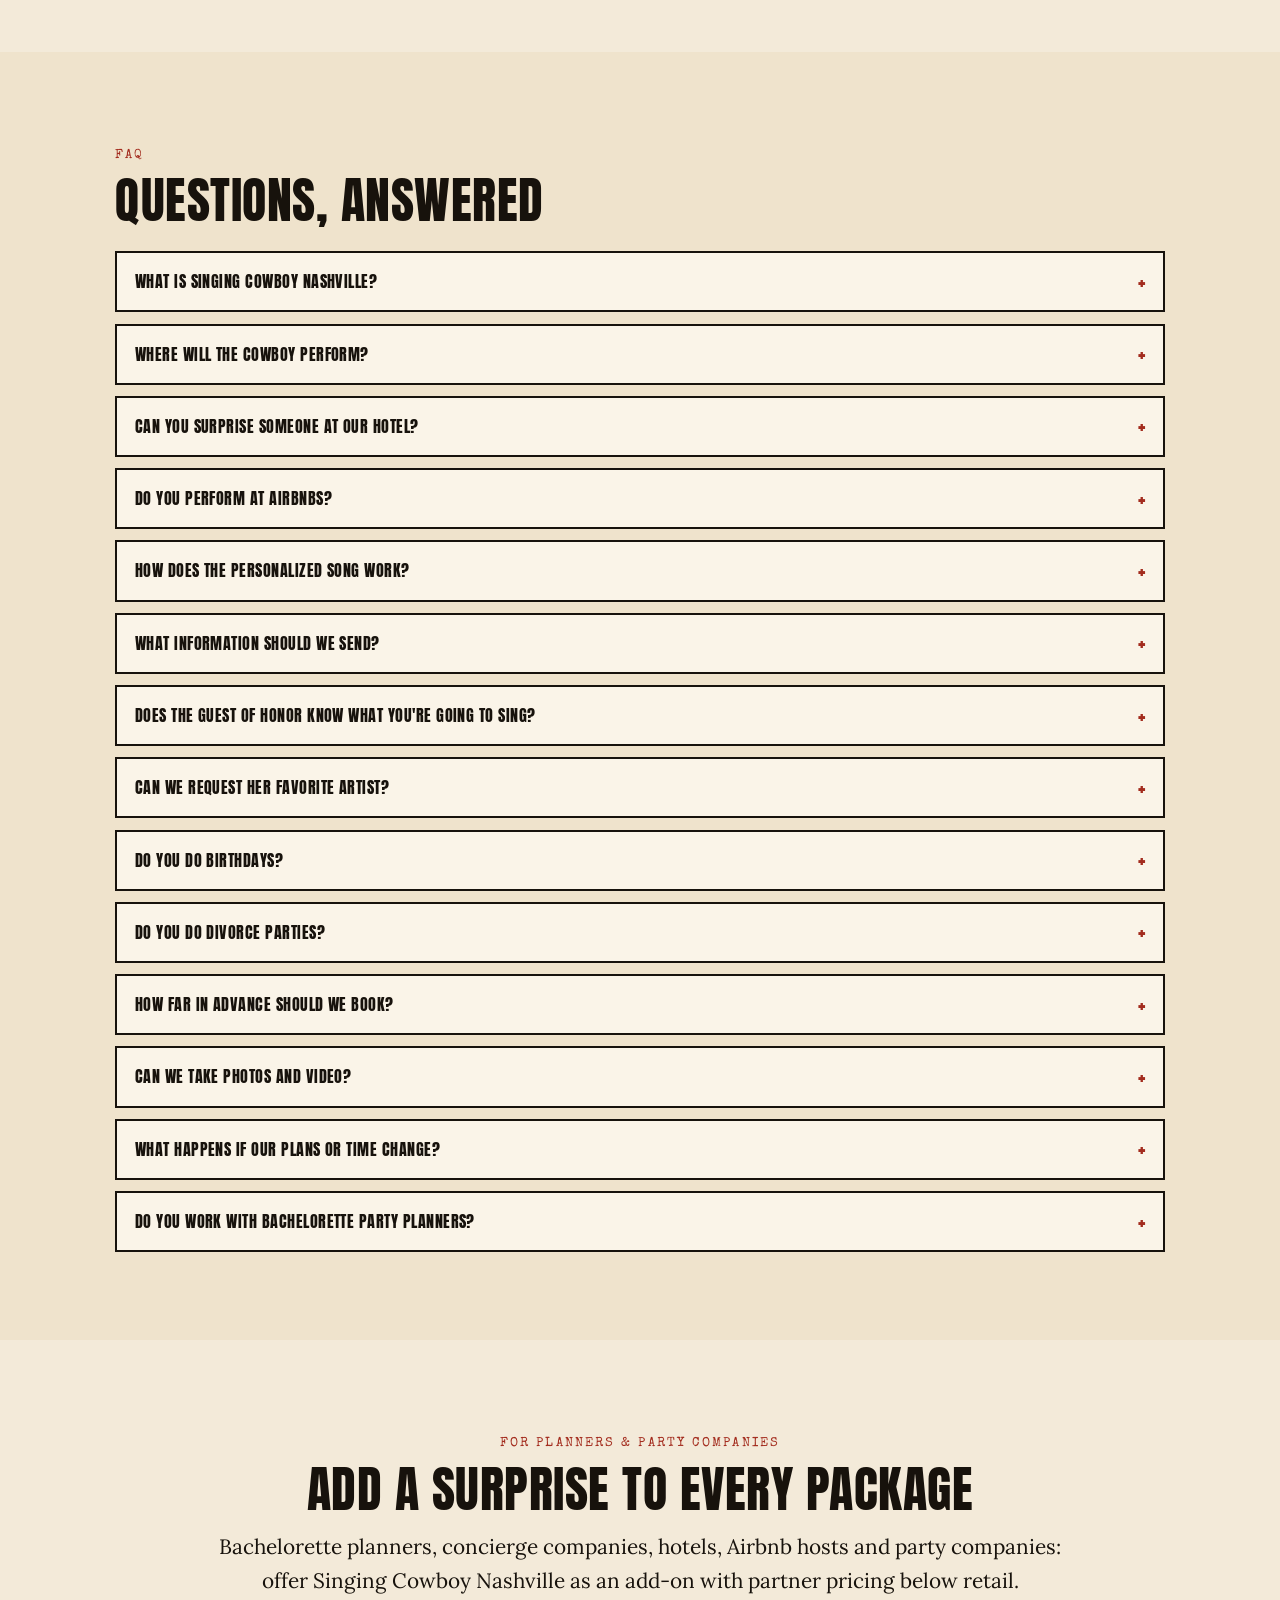
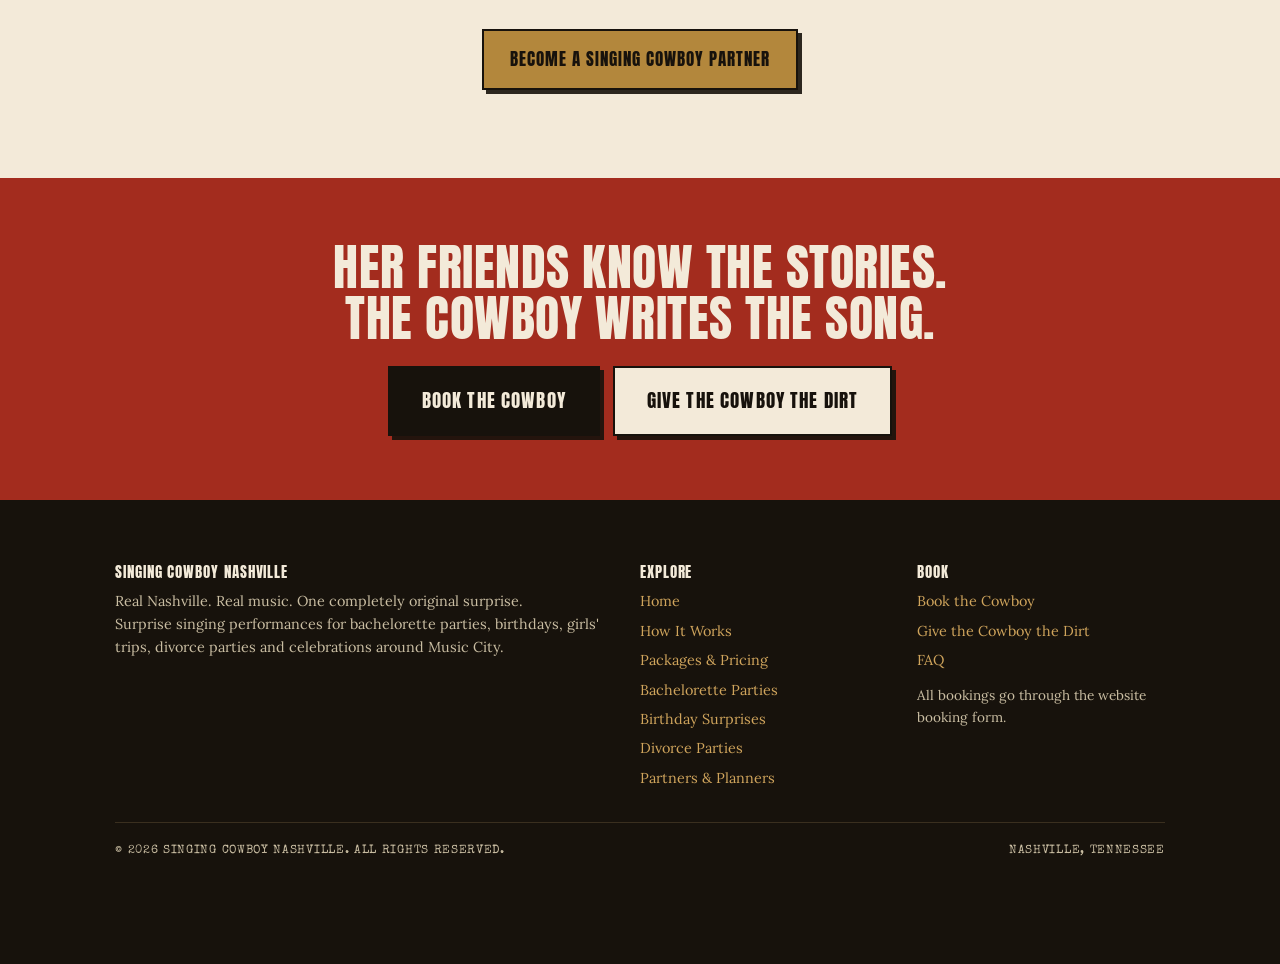
==== commit 6a3f8eac: "Replace souvenir button with exclusive souvenir T-shirt + Take the Story Home section + t-shirt size" ====
--- a/index.html
+++ b/index.html
@@ -36,7 +36,7 @@
     "makesOffer": [
       { "@type": "Offer", "name": "The Cowboy Surprise", "price": "150", "priceCurrency": "USD", "description": "Surprise appearance with a celebration song and one favorite song." },
       { "@type": "Offer", "name": "Give the Cowboy the Dirt", "price": "250", "priceCurrency": "USD", "description": "Original personalized song written from secrets the group provides, plus one favorite song." },
-      { "@type": "Offer", "name": "The Full Experience", "price": "300", "priceCurrency": "USD", "description": "Original personalized song, two favorite songs, more interaction and a Nashville souvenir." }
+      { "@type": "Offer", "name": "The Full Experience", "price": "300", "priceCurrency": "USD", "description": "Original hilarious song written about her, two favorite songs, more interaction and an exclusive souvenir T-shirt." }
     ]
   }
   </script>
@@ -187,12 +187,27 @@
               <li>Original hilarious song written about HER (gloriously embarrassing edition)</li>
               <li>Two songs by her favorite artists</li>
               <li>More interaction with the whole group</li>
-              <li>Official Nashville souvenir: a button that reads <em>"The Cowboy wrote an embarrassing song about me in Nashville"</em></li>
+              <li>Exclusive Singing Cowboy Nashville souvenir T-shirt</li>
             </ul>
             <a class="btn" href="book.html">Book the Full Experience</a>
           </article>
         </div>
         <p class="pkg-note">Custom arrangements and add-ons available — anniversaries, proposals, company parties, anything with a story worth singing about.</p>
+
+        <div class="split mt-2" id="take-the-story-home" style="align-items:center;">
+          <div>
+            <img src="images/souvenir-tshirt.jpg" alt="Black souvenir T-shirt that reads A Cowboy Wrote Me an Embarrassing Song in Nashville, worn by a guest at a Nashville night out" loading="lazy" width="900" height="720">
+          </div>
+          <div>
+            <span class="stamp stamp-gold">★ The Full Experience</span>
+            <h3 class="mt-1">Take the story home</h3>
+            <p class="lead">She gets the song. She gets the story. And she gets the shirt to prove it.</p>
+            <p class="small mt-1">Exclusive souvenir T-shirt included with The Full Experience.</p>
+            <div class="btn-row mt-2">
+              <a class="btn" href="book.html">Book The Full Experience</a>
+            </div>
+          </div>
+        </div>
       </div>
     </section>
 
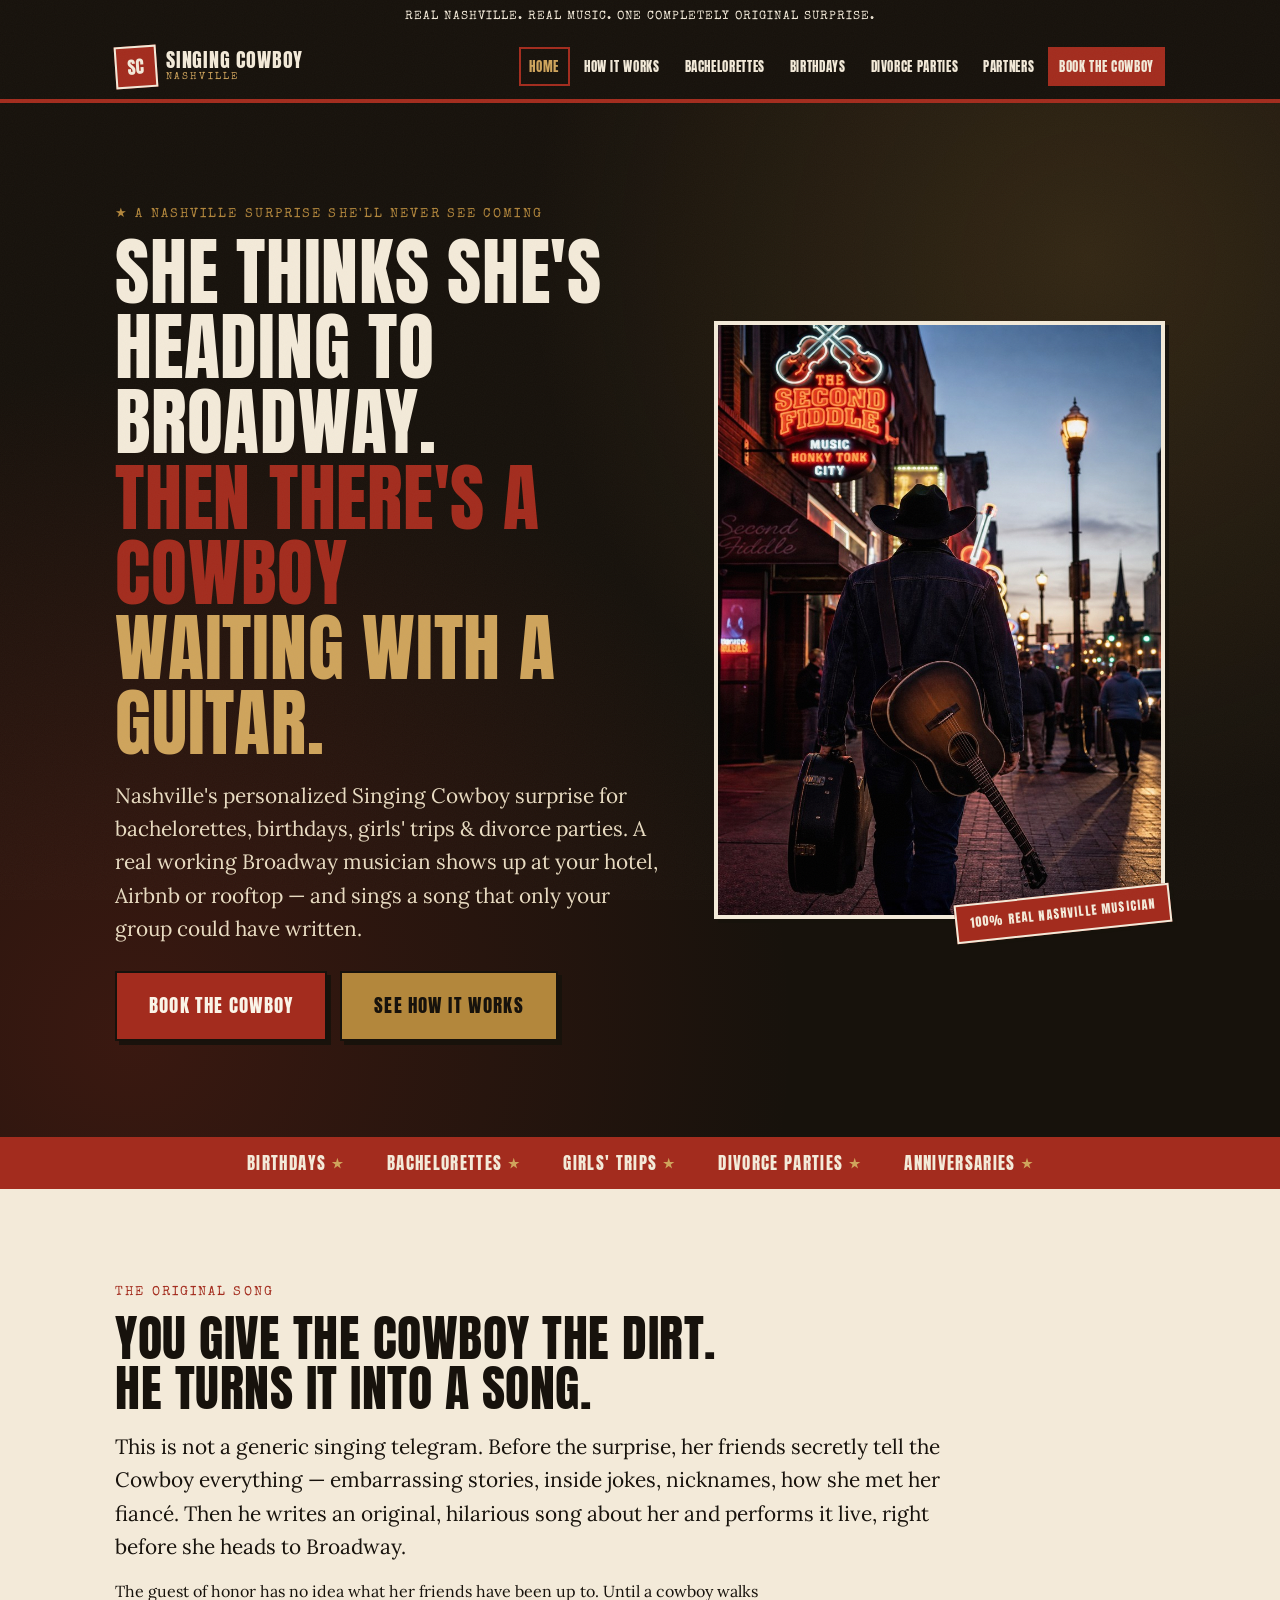
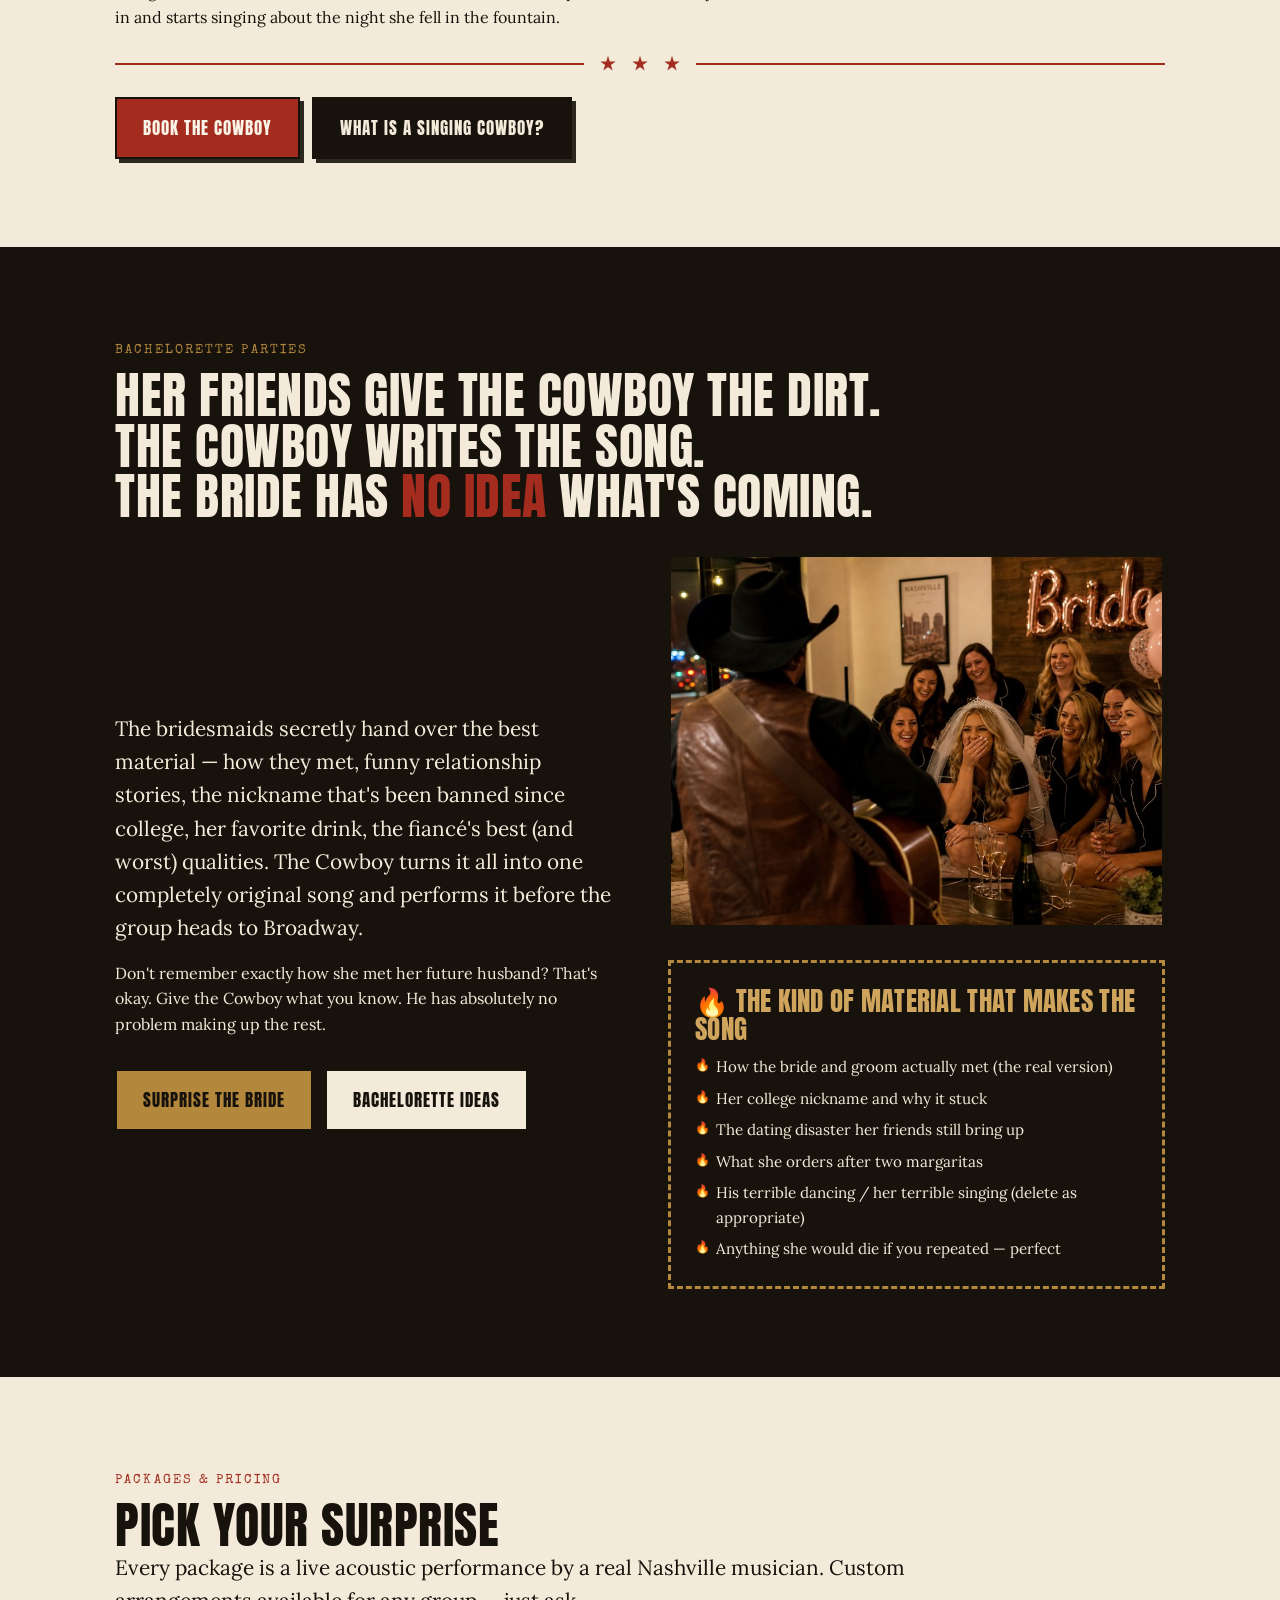
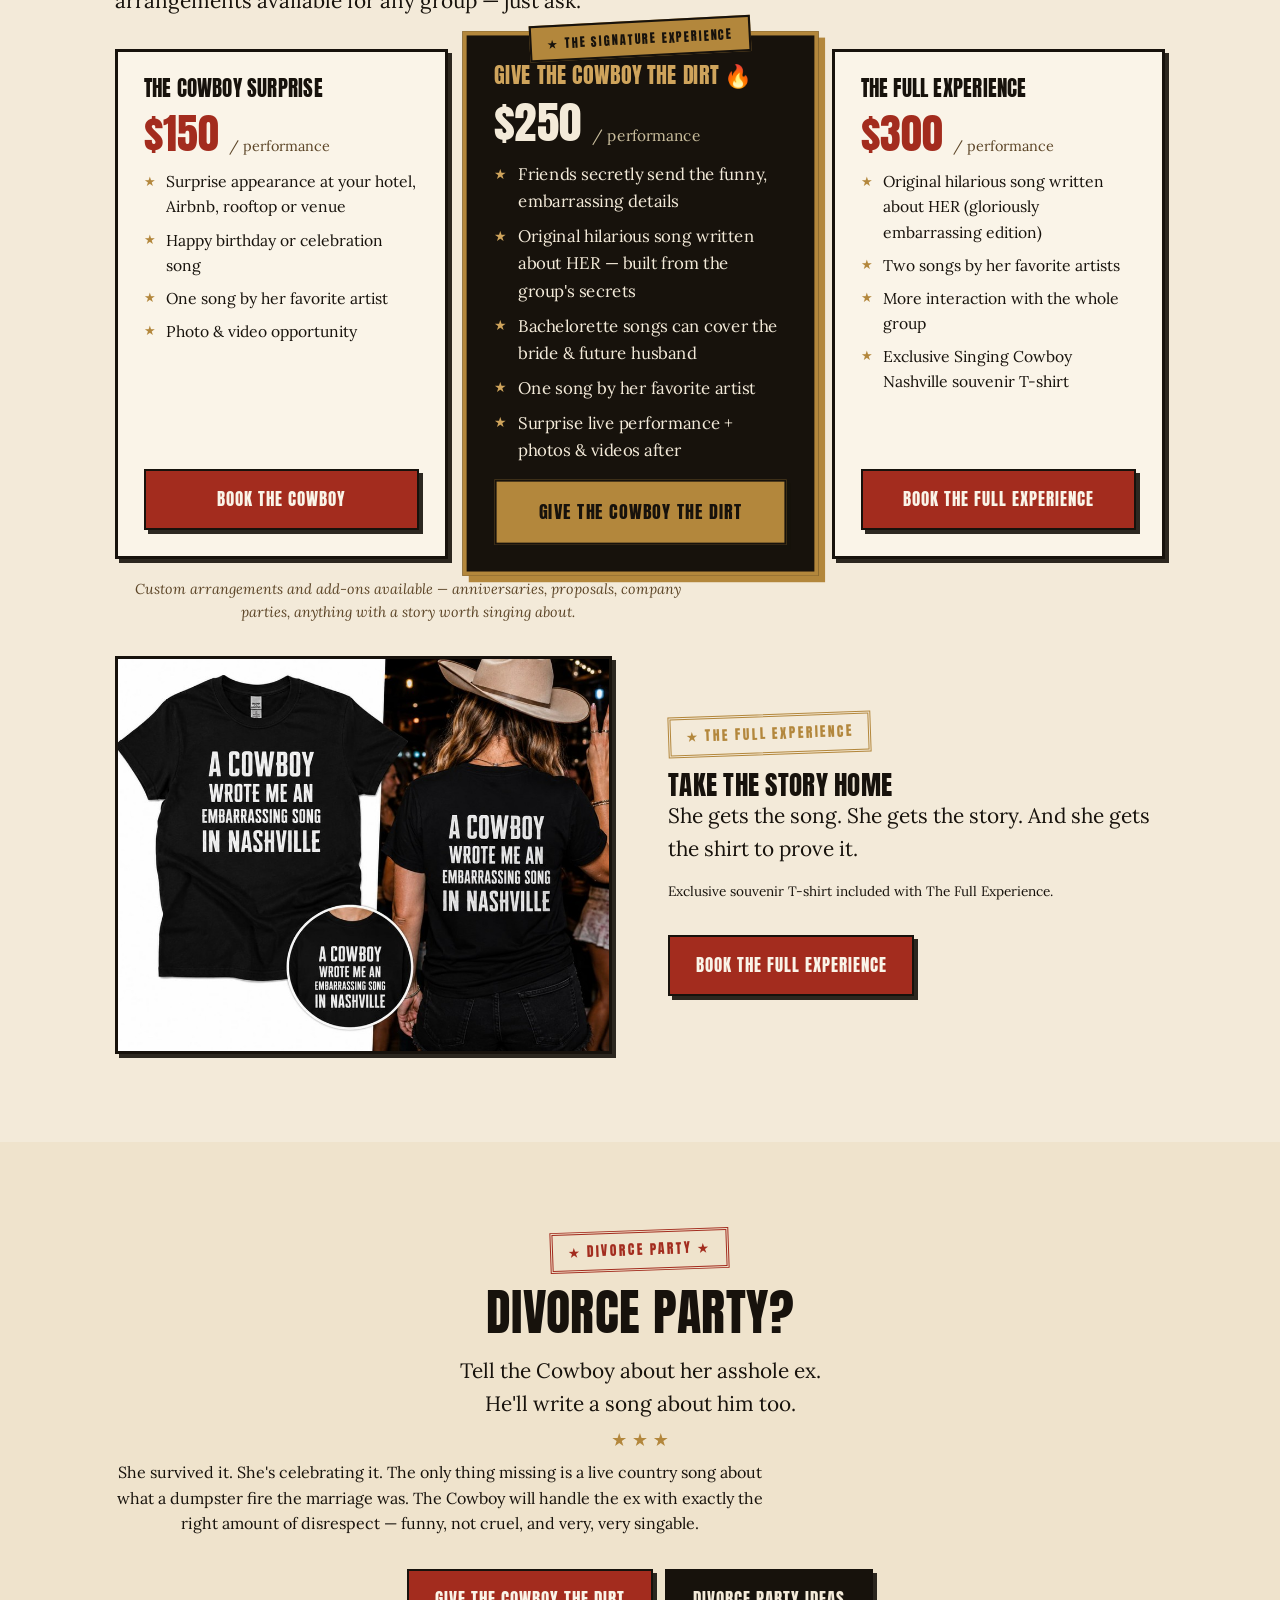
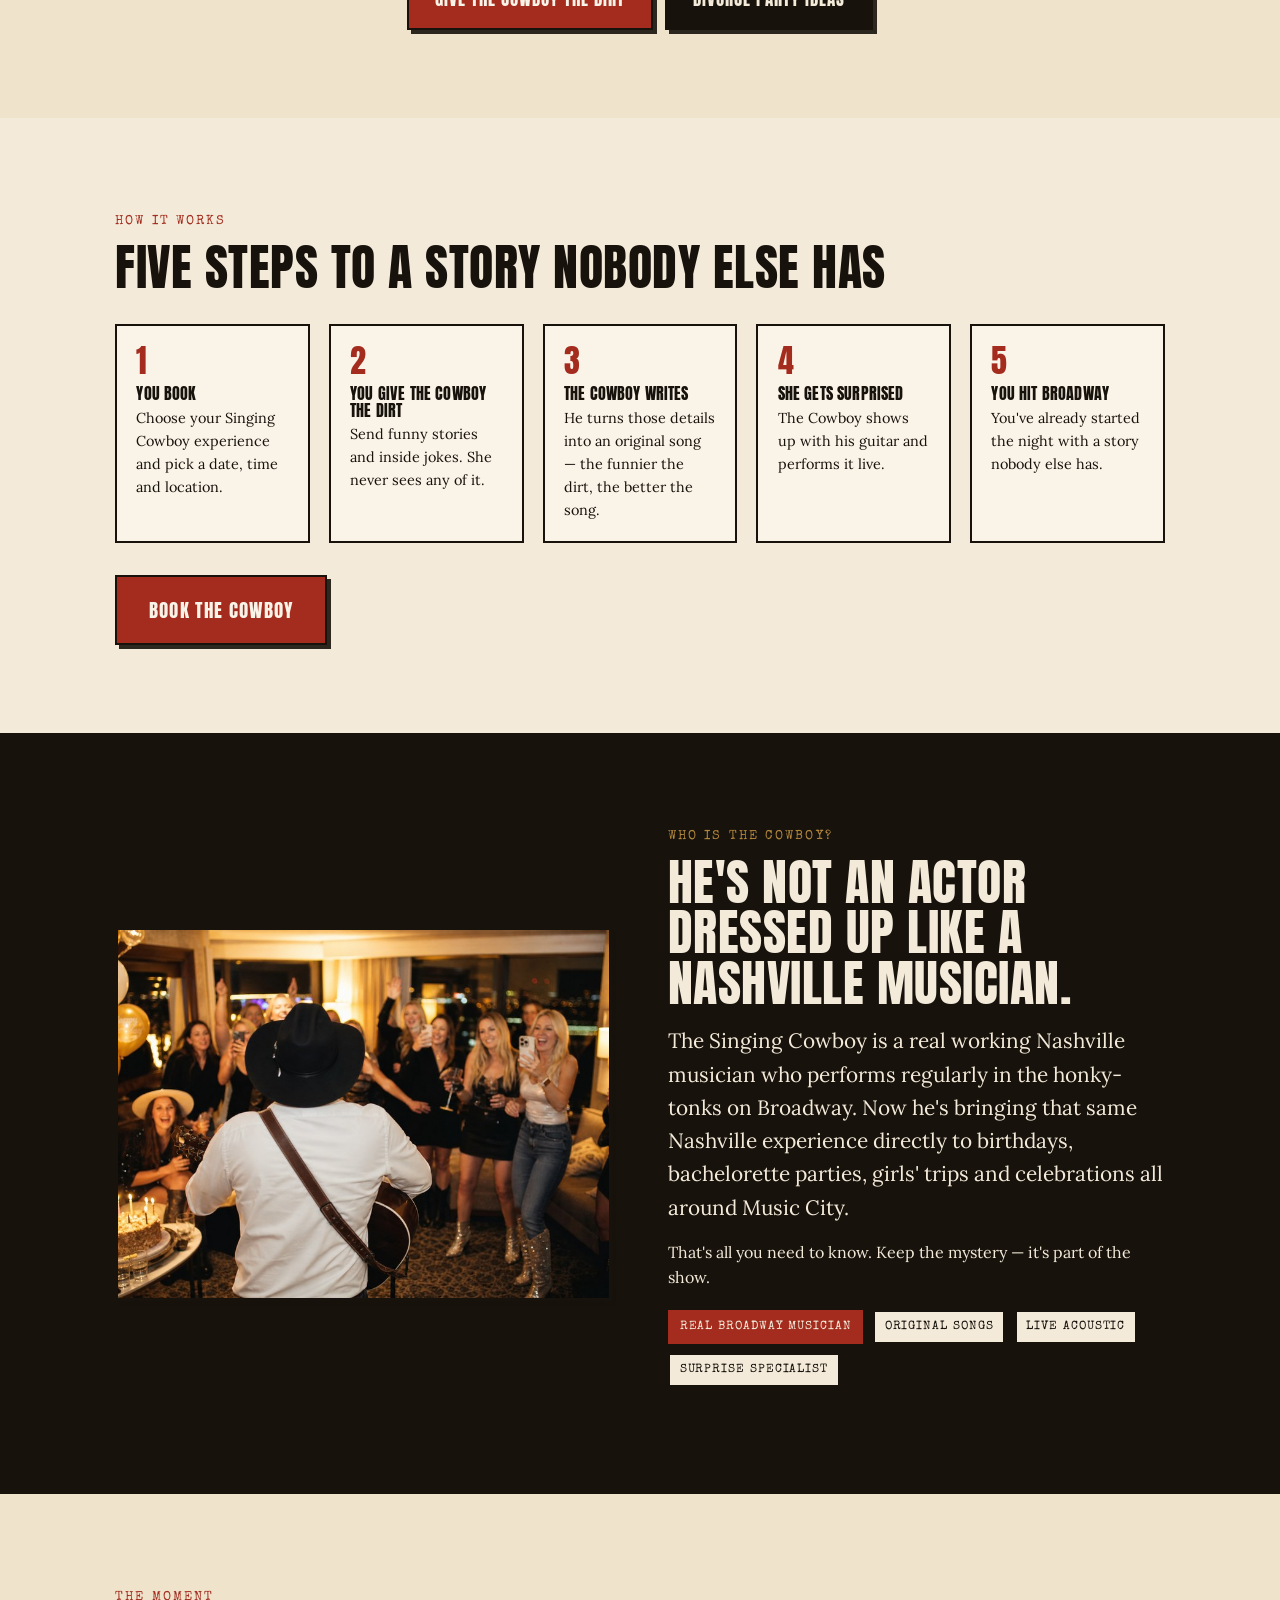
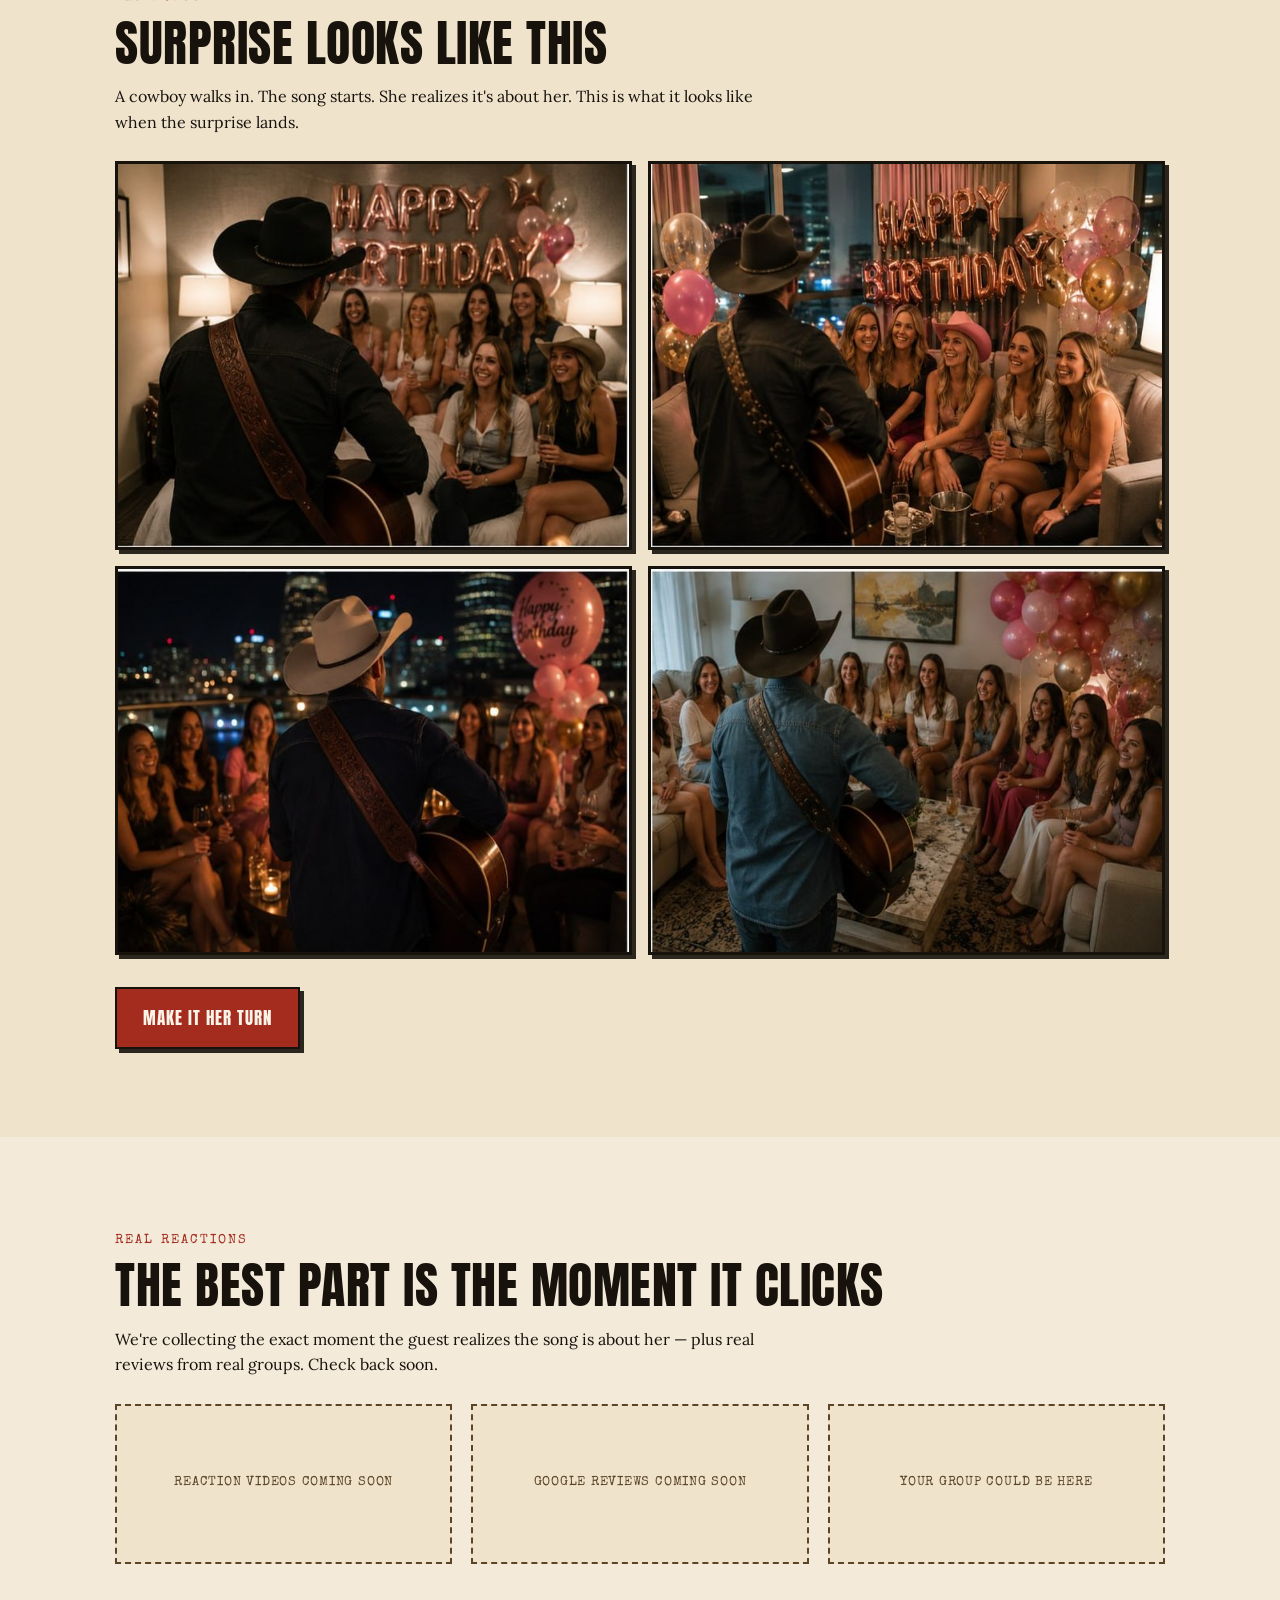
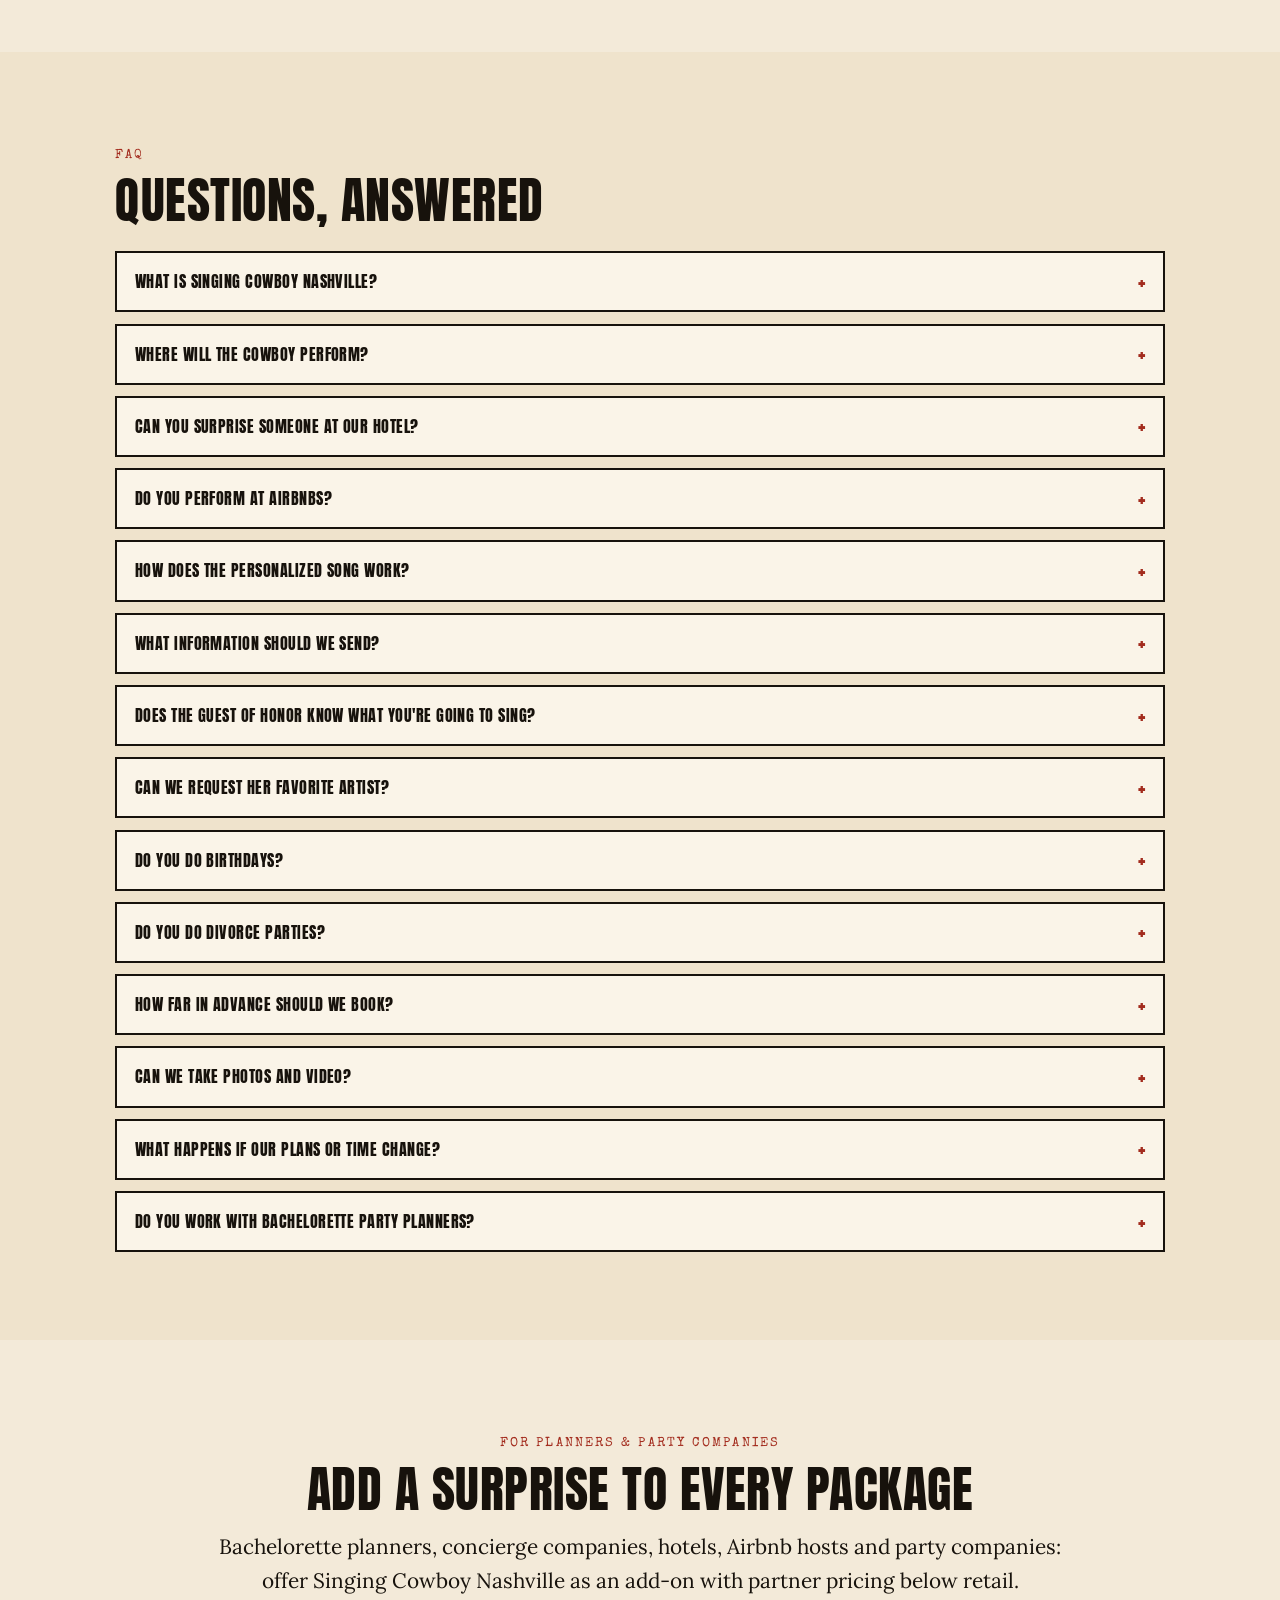
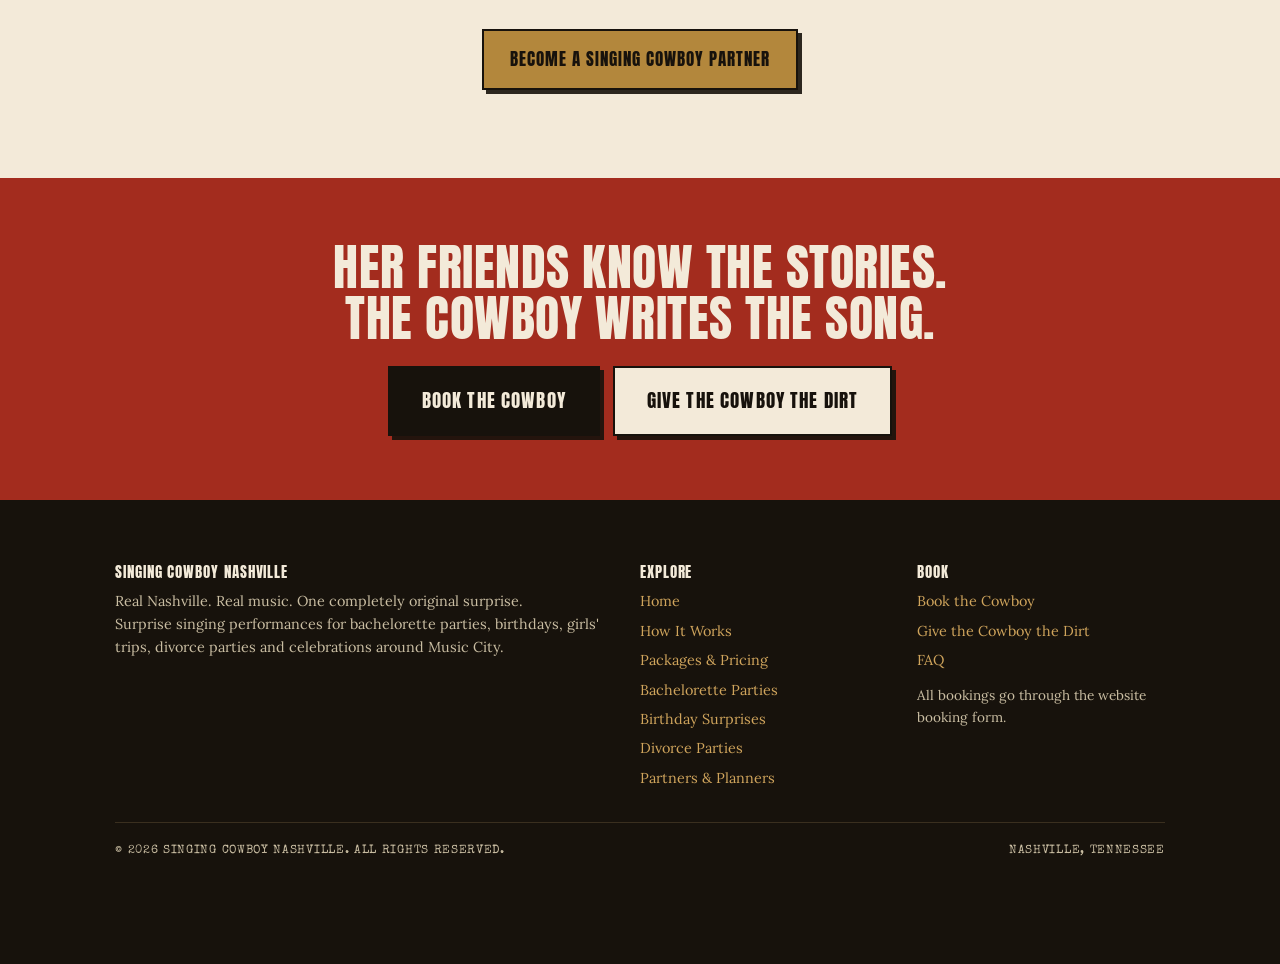
==== commit d2c5517b: "Wire all booking CTAs to Square Appointments booking link; Square-first booking page with 50% deposi" ====
--- a/index.html
+++ b/index.html
@@ -63,7 +63,7 @@
         <a href="nashville-birthday-surprise.html">Birthdays</a>
         <a href="nashville-divorce-party.html">Divorce Parties</a>
         <a href="partners.html">Partners</a>
-        <a href="book.html" class="nav-cta">Book the Cowboy</a>
+        <a href="https://book.squareup.com/appointments/r848om0szdbemr/location/7GQ140QCMP3A4" target="_blank" rel="noopener" class="nav-cta">Book the Cowboy</a>
       </nav>
       <button class="nav-toggle" aria-expanded="false" aria-controls="nav">Menu ☰</button>
     </div>
@@ -80,7 +80,7 @@
             <span class="gold-word">waiting with a guitar.</span></h1>
           <p class="lead">Nashville's personalized Singing Cowboy surprise for bachelorettes, birthdays, girls' trips &amp; divorce parties. A real working Broadway musician shows up at your hotel, Airbnb or rooftop — and sings a song that only your group could have written.</p>
           <div class="btn-row">
-            <a class="btn btn-lg" href="book.html">Book the Cowboy</a>
+            <a class="btn btn-lg" href="https://book.squareup.com/appointments/r848om0szdbemr/location/7GQ140QCMP3A4" target="_blank" rel="noopener">Book the Cowboy</a>
             <a class="btn btn-lg btn-gold" href="#how-it-works">See How It Works</a>
           </div>
         </div>
@@ -109,7 +109,7 @@
         <p class="mt-1">The guest of honor has no idea what her friends have been up to. Until a cowboy walks in and starts singing about the night she fell in the fountain.</p>
         <div class="star-divider"><span class="star"></span><span class="star"></span><span class="star"></span></div>
         <div class="btn-row">
-          <a class="btn" href="book.html">Book the Cowboy</a>
+          <a class="btn" href="https://book.squareup.com/appointments/r848om0szdbemr/location/7GQ140QCMP3A4" target="_blank" rel="noopener">Book the Cowboy</a>
           <a class="btn btn-black" href="nashville-singing-telegram.html">What Is a Singing Cowboy?</a>
         </div>
       </div>
@@ -127,7 +127,7 @@
             <p class="lead">The bridesmaids secretly hand over the best material — how they met, funny relationship stories, the nickname that's been banned since college, her favorite drink, the fiancé's best (and worst) qualities. The Cowboy turns it all into one completely original song and performs it before the group heads to Broadway.</p>
             <p class="mt-1">Don't remember exactly how she met her future husband? That's okay. Give the Cowboy what you know. He has absolutely no problem making up the rest.</p>
             <div class="btn-row mt-2">
-              <a class="btn btn-gold" href="book.html">Surprise the Bride</a>
+              <a class="btn btn-gold" href="https://book.squareup.com/appointments/r848om0szdbemr/location/7GQ140QCMP3A4" target="_blank" rel="noopener">Surprise the Bride</a>
               <a class="btn btn-cream" href="nashville-bachelorette-party.html">Bachelorette Ideas</a>
             </div>
           </div>
@@ -165,7 +165,7 @@
               <li>One song by her favorite artist</li>
               <li>Photo &amp; video opportunity</li>
             </ul>
-            <a class="btn" href="book.html">Book the Cowboy</a>
+            <a class="btn" href="https://book.squareup.com/appointments/r848om0szdbemr/location/7GQ140QCMP3A4" target="_blank" rel="noopener">Book the Cowboy</a>
           </article>
           <article class="pkg pkg-popular">
             <span class="popular-tag">★ The Signature Experience</span>
@@ -178,7 +178,7 @@
               <li>One song by her favorite artist</li>
               <li>Surprise live performance + photos &amp; videos after</li>
             </ul>
-            <a class="btn btn-gold" href="book.html">Give the Cowboy the Dirt</a>
+            <a class="btn btn-gold" href="https://book.squareup.com/appointments/r848om0szdbemr/location/7GQ140QCMP3A4" target="_blank" rel="noopener">Give the Cowboy the Dirt</a>
           </article>
           <article class="pkg">
             <h3>The Full Experience</h3>
@@ -189,7 +189,7 @@
               <li>More interaction with the whole group</li>
               <li>Exclusive Singing Cowboy Nashville souvenir T-shirt</li>
             </ul>
-            <a class="btn" href="book.html">Book the Full Experience</a>
+            <a class="btn" href="https://book.squareup.com/appointments/r848om0szdbemr/location/7GQ140QCMP3A4" target="_blank" rel="noopener">Book the Full Experience</a>
           </article>
         </div>
         <p class="pkg-note">Custom arrangements and add-ons available — anniversaries, proposals, company parties, anything with a story worth singing about.</p>
@@ -204,7 +204,7 @@
             <p class="lead">She gets the song. She gets the story. And she gets the shirt to prove it.</p>
             <p class="small mt-1">Exclusive souvenir T-shirt included with The Full Experience.</p>
             <div class="btn-row mt-2">
-              <a class="btn" href="book.html">Book The Full Experience</a>
+              <a class="btn" href="https://book.squareup.com/appointments/r848om0szdbemr/location/7GQ140QCMP3A4" target="_blank" rel="noopener">Book The Full Experience</a>
             </div>
           </div>
         </div>
@@ -222,7 +222,7 @@
         </div>
         <p>She survived it. She's celebrating it. The only thing missing is a live country song about what a dumpster fire the marriage was. The Cowboy will handle the ex with exactly the right amount of disrespect — funny, not cruel, and very, very singable.</p>
         <div class="btn-row mt-2" style="justify-content:center;">
-          <a class="btn" href="book.html">Give the Cowboy the Dirt</a>
+          <a class="btn" href="https://book.squareup.com/appointments/r848om0szdbemr/location/7GQ140QCMP3A4" target="_blank" rel="noopener">Give the Cowboy the Dirt</a>
           <a class="btn btn-black" href="nashville-divorce-party.html">Divorce Party Ideas</a>
         </div>
       </div>
@@ -261,7 +261,7 @@
           </div>
         </div>
         <div class="btn-row mt-2">
-          <a class="btn btn-lg" href="book.html">Book the Cowboy</a>
+          <a class="btn btn-lg" href="https://book.squareup.com/appointments/r848om0szdbemr/location/7GQ140QCMP3A4" target="_blank" rel="noopener">Book the Cowboy</a>
         </div>
       </div>
     </section>
@@ -302,7 +302,7 @@
           <img src="images/gallery-birthday-4.jpg" alt="The Singing Cowboy playing an acoustic song for a laughing birthday group in a Nashville living room" loading="lazy" width="800" height="600">
         </div>
         <div class="btn-row mt-2">
-          <a class="btn" href="book.html">Make It Her Turn</a>
+          <a class="btn" href="https://book.squareup.com/appointments/r848om0szdbemr/location/7GQ140QCMP3A4" target="_blank" rel="noopener">Make It Her Turn</a>
         </div>
       </div>
     </section>
@@ -403,7 +403,7 @@
     <section class="banner">
       <h2>Her friends know the stories.<br>The Cowboy writes the song.</h2>
       <div class="btn-row">
-        <a class="btn btn-lg btn-black" href="book.html">Book the Cowboy</a>
+        <a class="btn btn-lg btn-black" href="https://book.squareup.com/appointments/r848om0szdbemr/location/7GQ140QCMP3A4" target="_blank" rel="noopener">Book the Cowboy</a>
         <a class="btn btn-lg btn-cream" href="book.html#dirt-later">Give the Cowboy the Dirt</a>
       </div>
     </section>
@@ -432,7 +432,7 @@
         <div>
           <h4>Book</h4>
           <ul>
-            <li><a href="book.html">Book the Cowboy</a></li>
+            <li><a href="https://book.squareup.com/appointments/r848om0szdbemr/location/7GQ140QCMP3A4" target="_blank" rel="noopener">Book the Cowboy</a></li>
             <li><a href="book.html#dirt-later">Give the Cowboy the Dirt</a></li>
             <li><a href="index.html#faq">FAQ</a></li>
           </ul>
@@ -448,7 +448,7 @@
 
   <!-- ======= MOBILE STICKY CTA ======= -->
   <div class="mobile-cta">
-    <a class="m-cta-book" href="book.html">Book the Cowboy</a>
+    <a class="m-cta-book" href="https://book.squareup.com/appointments/r848om0szdbemr/location/7GQ140QCMP3A4" target="_blank" rel="noopener">Book the Cowboy</a>
     <a class="m-cta-call" href="book.html#dirt-later">Give the Dirt</a>
   </div>
 
